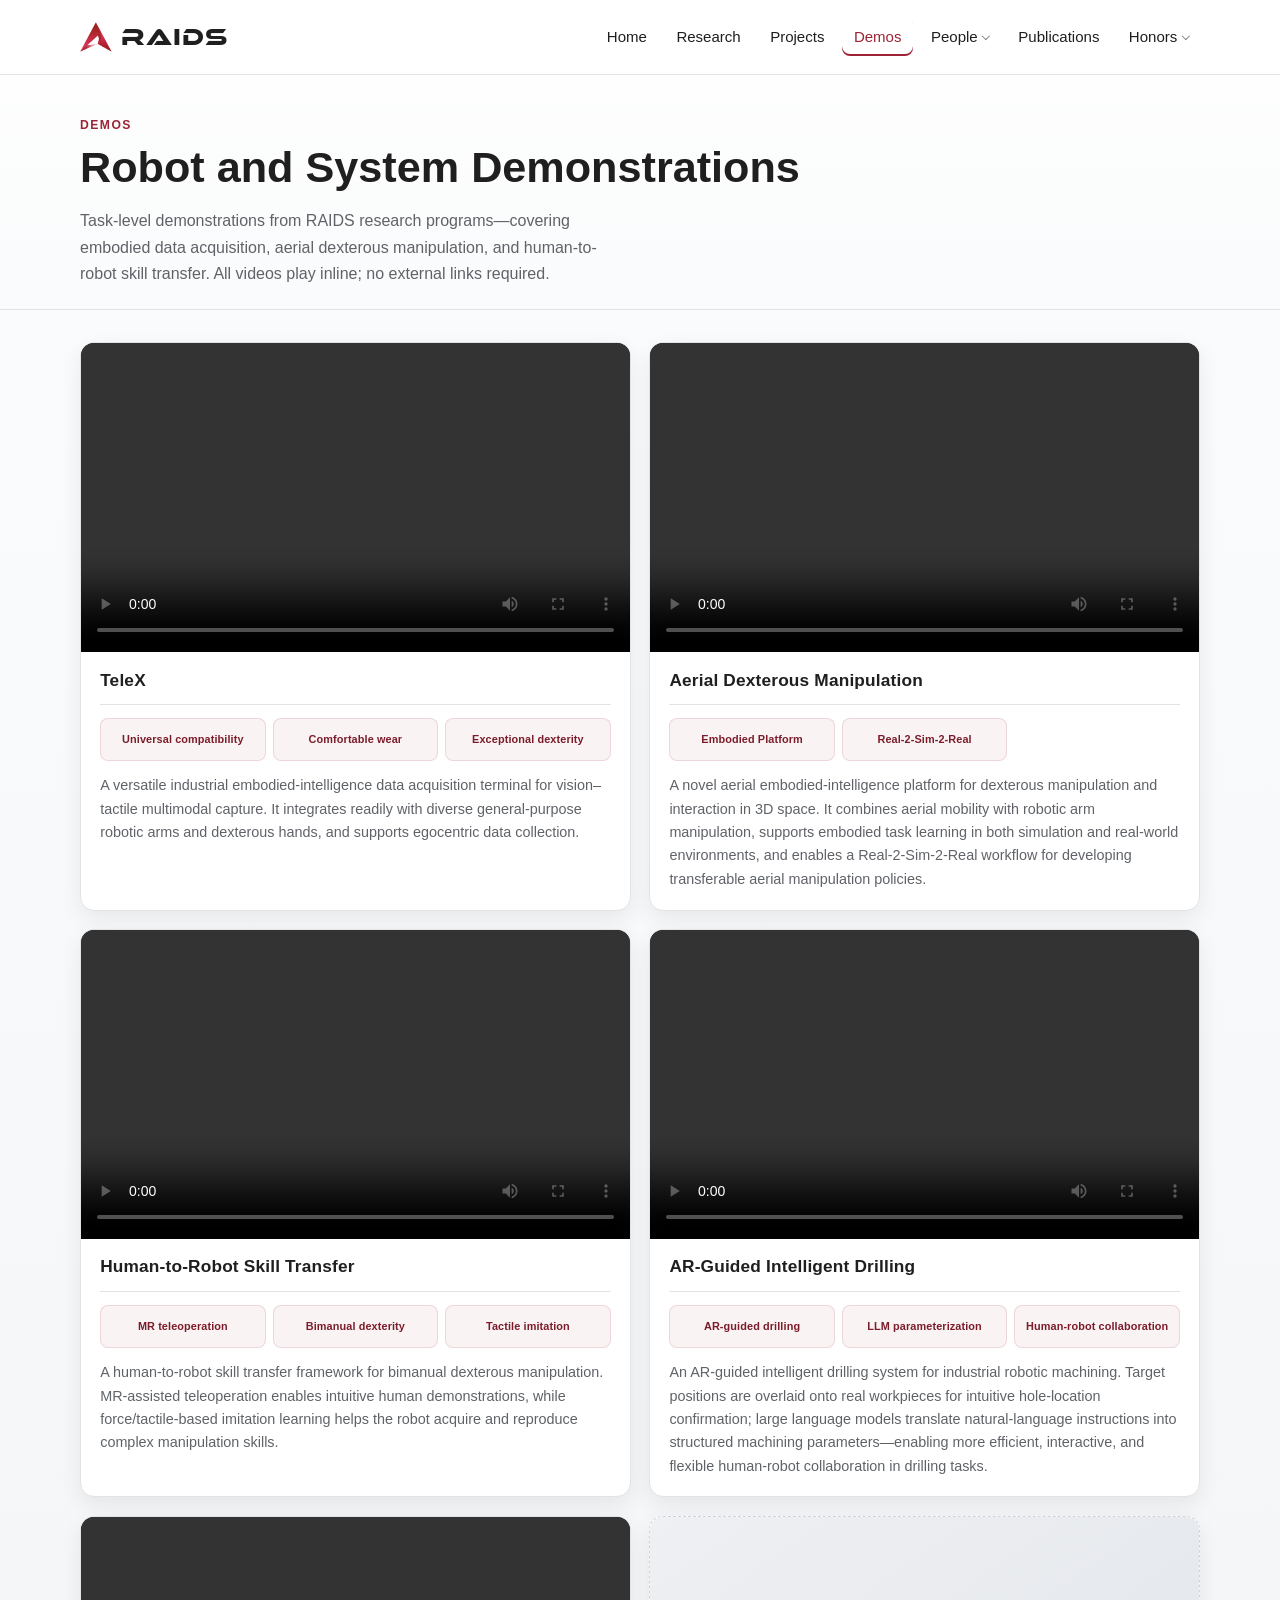
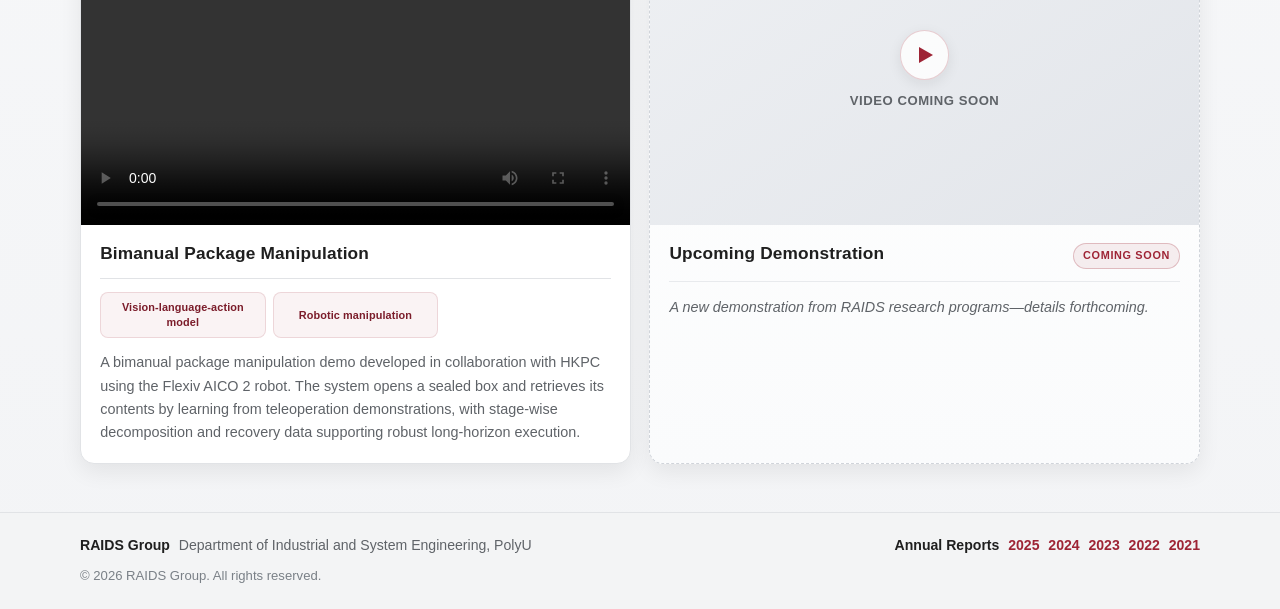
==== demos.html @ 9150c073 "Update site content and add interactive easter eggs. Co-authored-by: Cursor <cursoragent@cursor.com>" ====
<!DOCTYPE html>
<html lang="en">
<head>
  <meta charset="UTF-8">
  <meta name="viewport" content="width=device-width, initial-scale=1.0">
  <meta name="description" content="RAIDS Group demos — robot manipulation, human-robot learning, and embodied AI system demonstrations.">
  <title>RAIDS | Demos</title>
  <link rel="icon" href="assets/icons/raids.png" type="image/png">
  <link rel="stylesheet" href="styles/main.css">
</head>
<body class="demos-page">
  <header class="site-header">
    <div class="wrap nav-wrap">
      <a class="brand" href="index.html" aria-label="RAIDS Home">
        <img class="brand-logo" src="assets/icons/raids.png" alt="" width="36" height="36">
        <span class="brand-mark">RAIDS</span>
      </a>
      <button class="nav-toggle" type="button" aria-expanded="false" aria-controls="site-nav" aria-label="Open menu">
        <span class="nav-toggle-bar" aria-hidden="true"></span>
        <span class="nav-toggle-bar" aria-hidden="true"></span>
        <span class="nav-toggle-bar" aria-hidden="true"></span>
      </button>
      <nav class="top-nav" id="site-nav" aria-label="Primary">
        <a href="index.html">Home</a>
        <a href="research.html">Research</a>
        <a href="project.html">Projects</a>
        <a class="active" href="demos.html">Demos</a>
        <div class="nav-dropdown">
          <button type="button" class="nav-dropdown-toggle" aria-expanded="false" aria-controls="nav-people-submenu">People</button>
          <div class="nav-submenu" id="nav-people-submenu" role="group" aria-label="People">
            <a href="people.html">RAIDS</a>
            <a href="people-cobotai.html">CobotAI</a>
          </div>
        </div>
        <a href="publication.html">Publications</a>
        <div class="nav-dropdown">
          <button type="button" class="nav-dropdown-toggle" aria-expanded="false" aria-controls="nav-honors-submenu">Honors</button>
          <div class="nav-submenu" id="nav-honors-submenu" role="group" aria-label="Honors">
            <a href="honors.html">RAIDS</a>
            <a href="honors-cobotai.html">CobotAI</a>
          </div>
        </div>
      </nav>
    </div>
  </header>

  <main>
    <section class="page-hero">
      <div class="wrap">
        <p class="eyebrow">Demos</p>
        <h1 class="page-title">Robot and System Demonstrations</h1>
        <p class="section-lead">
          Task-level demonstrations from RAIDS research programs—covering embodied data acquisition,
          aerial dexterous manipulation, and human-to-robot skill transfer. All videos play inline;
          no external links required.
        </p>
      </div>
    </section>

    <section class="section demos-gallery-section">
      <div class="wrap">
        <div class="demo-grid demos-gallery-grid">
          <article class="demo-card">
            <div class="demo-video-wrap">
              <video
                controls
                preload="metadata"
                playsinline
                title="TeleX data acquisition terminal demonstration">
                <source src="assets/media/compressed/telex.mp4" type="video/mp4">
                Your browser does not support embedded video playback.
              </video>
            </div>
            <div class="demo-card-body">
              <header class="demo-card-head">
                <h3>TeleX</h3>
              </header>
              <ul class="demo-features" aria-label="TeleX key features">
                <li>Universal compatibility</li>
                <li>Comfortable wear</li>
                <li>Exceptional dexterity</li>
              </ul>
              <p class="demo-card-desc">
                A versatile industrial embodied-intelligence data acquisition terminal for vision–tactile
                multimodal capture. It integrates readily with diverse general-purpose robotic arms and
                dexterous hands, and supports egocentric&nbsp;data&nbsp;collection.
              </p>
            </div>
          </article>

          <article class="demo-card">
            <div class="demo-video-wrap">
              <video
                controls
                preload="metadata"
                playsinline
                title="Aerial Dexterous Manipulation demonstration">
                <source src="assets/media/compressed/aero-manipulate.mp4" type="video/mp4">
                Your browser does not support embedded video playback.
              </video>
            </div>
            <div class="demo-card-body">
              <header class="demo-card-head">
                <h3>Aerial Dexterous Manipulation</h3>
              </header>
              <ul class="demo-features" aria-label="Aerial Dexterous Manipulation key features">
                <li>Embodied Platform</li>
                <li>Real-2-Sim-2-Real</li>
              </ul>
              <p class="demo-card-desc">
                A novel aerial embodied-intelligence platform for dexterous manipulation and interaction
                in 3D space. It combines aerial mobility with robotic arm manipulation, supports embodied
                task learning in both simulation and real-world environments, and enables a Real-2-Sim-2-Real
                workflow for developing transferable aerial manipulation&nbsp;policies.
              </p>
            </div>
          </article>

          <article class="demo-card">
            <div class="demo-video-wrap">
              <video
                controls
                preload="metadata"
                playsinline
                title="Human-to-Robot Skill Transfer demonstration">
                <source src="assets/media/compressed/tele-realman.mp4" type="video/mp4">
                Your browser does not support embedded video playback.
              </video>
            </div>
            <div class="demo-card-body">
              <header class="demo-card-head">
                <h3>Human-to-Robot Skill Transfer</h3>
              </header>
              <ul class="demo-features" aria-label="Human-to-Robot Skill Transfer key features">
                <li>MR teleoperation</li>
                <li>Bimanual dexterity</li>
                <li>Tactile imitation</li>
              </ul>
              <p class="demo-card-desc">
                A human-to-robot skill transfer framework for bimanual dexterous manipulation.
                MR-assisted teleoperation enables intuitive human demonstrations, while force/tactile-based
                imitation learning helps the robot acquire and reproduce complex manipulation&nbsp;skills.
              </p>
            </div>
          </article>

          <article class="demo-card">
            <div class="demo-video-wrap">
              <video
                controls
                preload="metadata"
                playsinline
                title="AR-guided intelligent drilling demonstration">
                <source src="assets/media/compressed/cooland.mp4" type="video/mp4">
                Your browser does not support embedded video playback.
              </video>
            </div>
            <div class="demo-card-body">
              <header class="demo-card-head">
                <h3>AR-Guided Intelligent Drilling</h3>
              </header>
              <ul class="demo-features" aria-label="AR-Guided Intelligent Drilling key features">
                <li>AR-guided drilling</li>
                <li>LLM parameterization</li>
                <li>Human-robot collaboration</li>
              </ul>
              <p class="demo-card-desc">
                An AR-guided intelligent drilling system for industrial robotic machining. Target positions
                are overlaid onto real workpieces for intuitive hole-location confirmation; large language
                models translate natural-language instructions into structured machining parameters—enabling
                more efficient, interactive, and flexible human-robot collaboration in drilling&nbsp;tasks.
              </p>
            </div>
          </article>

          <article class="demo-card">
            <div class="demo-video-wrap">
              <video
                controls
                preload="metadata"
                playsinline
                title="HKPC bimanual package manipulation demonstration">
                <source src="assets/media/compressed/hkpc.mp4" type="video/mp4">
                Your browser does not support embedded video playback.
              </video>
            </div>
            <div class="demo-card-body">
              <header class="demo-card-head">
                <h3>Bimanual Package Manipulation</h3>
              </header>
              <ul class="demo-features" aria-label="Bimanual Package Manipulation key features">
                <li>Vision-language-action model</li>
                <li>Robotic manipulation</li>
              </ul>
              <p class="demo-card-desc">
                A bimanual package manipulation demo developed in collaboration with HKPC using the Flexiv AICO 2 robot.
                The system opens a sealed box and retrieves its contents by learning from teleoperation demonstrations,
                with stage-wise decomposition and recovery data supporting robust long-horizon&nbsp;execution.
              </p>
            </div>
          </article>

          <article class="demo-card demo-card--pending">
            <div class="demo-video-wrap demo-video-wrap--pending">
              <div class="demo-video-placeholder">
                <span class="demo-video-placeholder-icon" aria-hidden="true"></span>
                <span class="demo-video-placeholder-label">Video coming soon</span>
              </div>
            </div>
            <div class="demo-card-body">
              <header class="demo-card-head">
                <h3>Upcoming Demonstration</h3>
                <span class="research-badge">Coming soon</span>
              </header>
              <p class="demo-card-desc">A new demonstration from RAIDS research programs—details forthcoming.</p>
            </div>
          </article>
        </div>
      </div>
    </section>
  </main>

  <footer class="site-footer">
    <div class="wrap footer-inner">
      <div class="footer-row">
        <p class="footer-brand">
          <strong>RAIDS Group</strong>
          <span>Department of Industrial and System Engineering, PolyU</span>
        </p>
        <p class="footer-annals">
          <span class="footer-label">Annual Reports</span>
          <a href="assets/annals/RAIDS-Annual-Report-2025.pdf" target="_blank" rel="noopener noreferrer">2025</a>
          <a href="assets/annals/RAIDS-Annual-Report-2024.pdf" target="_blank" rel="noopener noreferrer">2024</a>
          <a href="assets/annals/RAIDS-Annual-Report-2023.pdf" target="_blank" rel="noopener noreferrer">2023</a>
          <a href="assets/annals/RAIDS-Annual-Report-2022.pdf" target="_blank" rel="noopener noreferrer">2022</a>
          <a href="assets/annals/RAIDS-Annual-Report-2021.pdf" target="_blank" rel="noopener noreferrer">2021</a>
        </p>
      </div>
      <p class="footer-copy">&copy; 2026 RAIDS Group. All rights reserved.</p>
    </div>
  </footer>
  <script src="scripts/nav.js"></script>
  <script src="scripts/back-to-top.js"></script>
</body>
</html>
---- styles/main.css ----
@font-face {
  font-family: "Ethnocentric";
  src: local("Ethnocentric Rg"),
       local("Ethnocentric Bold"),
       local("Ethnocentric-Bold"),
       url("../assets/fonts/ethnocentric-rg-2.ttf") format("truetype"),
       url("../assets/fonts/Ethnocentric-Bold.woff2") format("woff2"),
       url("../assets/fonts/Ethnocentric-Bold.woff") format("woff"),
       url("../assets/fonts/Ethnocentric-Bold.ttf") format("truetype"),
       url("../assets/fonts/ethnocentric rg bd.ttf") format("truetype");
  font-weight: 100 900;
  font-style: normal;
  font-display: swap;
}

@font-face {
  font-family: "Ethnocentric";
  src: url("../assets/fonts/ethnocentric-rg-it-1.ttf") format("truetype");
  font-weight: 100 900;
  font-style: italic;
  font-display: swap;
}

:root {
  --bg: #f7f7f7;
  --surface: #ffffff;
  --surface-soft: #f3f4f5;
  --text: #1f1f1f;
  --muted: #5f6368;
  --line: #e1e3e6;
  --accent: #9e2435;
  --accent-2: #7b1c2a;
  --max-width: 1120px;
  --radius: 14px;
  --shadow: 0 8px 22px rgba(20, 20, 20, 0.07);
  --font-body: "Inter", "Segoe UI", Helvetica, Arial, "PingFang SC", "Microsoft YaHei", sans-serif;
  --font-brand: "Ethnocentric", sans-serif;
}

*,
*::before,
*::after {
  box-sizing: border-box;
}

html {
  scroll-behavior: smooth;
}

body {
  margin: 0;
  font-family: var(--font-body);
  line-height: 1.65;
  color: var(--text);
  background: #ffffff;
}

.brand-mark,
.home-hero-brand h1 {
  font-family: var(--font-brand);
}

a {
  color: var(--text);
  text-decoration: none;
}

a:hover,
a:focus-visible {
  color: var(--accent);
  text-decoration: underline;
}

.wrap {
  width: min(100% - 2.4rem, var(--max-width));
  margin-inline: auto;
}

.site-header {
  position: sticky;
  top: 0;
  z-index: 10;
  background: rgba(255, 255, 255, 0.96);
  backdrop-filter: blur(8px);
  border-bottom: 1px solid var(--line);
}

.nav-wrap {
  display: flex;
  align-items: center;
  justify-content: space-between;
  gap: 1rem;
  min-height: 74px;
}

.brand {
  display: inline-flex;
  align-items: center;
  gap: 0.55rem;
  color: var(--text);
}

.brand-logo {
  display: block;
  width: 2rem;
  height: 2rem;
  object-fit: contain;
  flex-shrink: 0;
}

.brand-mark {
  font-size: 1.45rem;
  font-weight: 800;
  letter-spacing: 0.04em;
}

.top-nav {
  display: flex;
  flex-wrap: wrap;
  justify-content: flex-end;
  gap: 0.4rem;
}

.top-nav a {
  padding: 0.42rem 0.72rem;
  border-radius: 8px;
  font-size: 0.94rem;
  font-weight: 500;
  color: var(--text);
}

.top-nav a:hover,
.top-nav a:focus-visible {
  background: transparent;
  color: var(--accent);
  text-decoration: none;
}

.top-nav a.active {
  background: transparent;
  color: var(--accent);
  box-shadow: inset 0 -2px 0 var(--accent);
}

.nav-dropdown {
  position: relative;
}

.nav-dropdown-toggle {
  display: inline-flex;
  align-items: center;
  gap: 0.35rem;
  padding: 0.42rem 0.72rem;
  border: 0;
  border-radius: 8px;
  background: transparent;
  font: inherit;
  font-size: 0.94rem;
  font-weight: 500;
  color: var(--text);
  cursor: pointer;
  transition: color 0.15s ease;
}

.nav-dropdown-toggle::after {
  content: "";
  width: 0.35rem;
  height: 0.35rem;
  border-right: 1.5px solid currentColor;
  border-bottom: 1.5px solid currentColor;
  transform: rotate(45deg);
  margin-top: -0.12rem;
  opacity: 0.55;
  transition: transform 0.2s ease, margin 0.2s ease, opacity 0.15s ease;
}

.nav-dropdown-toggle:hover,
.nav-dropdown-toggle:focus-visible {
  color: var(--accent);
}

.nav-dropdown.is-active-group .nav-dropdown-toggle {
  color: var(--accent);
  box-shadow: inset 0 -2px 0 var(--accent);
}

.nav-dropdown:hover .nav-dropdown-toggle,
.nav-dropdown.is-open .nav-dropdown-toggle,
.nav-dropdown:focus-within .nav-dropdown-toggle {
  color: var(--accent);
}

.nav-dropdown:hover .nav-dropdown-toggle::after,
.nav-dropdown.is-open .nav-dropdown-toggle::after,
.nav-dropdown:focus-within .nav-dropdown-toggle::after {
  transform: rotate(-135deg);
  margin-top: 0.08rem;
  opacity: 0.85;
}

.nav-submenu {
  display: none;
  flex-direction: column;
  gap: 0;
  min-width: 11rem;
  margin: 0;
  padding: 0;
}

.nav-dropdown:hover .nav-submenu,
.nav-dropdown:focus-within .nav-submenu,
.nav-dropdown.is-open .nav-submenu {
  display: flex;
}

.nav-submenu a {
  display: block;
  padding: 0.58rem 0.95rem;
  font-size: 0.9rem;
  font-weight: 500;
  color: var(--text);
  text-decoration: none;
  transition: background 0.15s ease, color 0.15s ease;
}

.nav-submenu a:hover,
.nav-submenu a:focus-visible {
  background: var(--surface-soft);
  color: var(--accent);
  text-decoration: none;
}

.nav-submenu a.active {
  color: var(--accent);
  background: rgba(158, 36, 53, 0.07);
  box-shadow: none;
}

@media (min-width: 741px) {
  .nav-submenu {
    position: absolute;
    top: 100%;
    right: 0;
    z-index: 30;
    padding-top: 0.55rem;
    background: transparent;
    border: none;
    box-shadow: none;
    filter: drop-shadow(0 10px 24px rgba(20, 20, 20, 0.1));
  }

  .nav-submenu a {
    background: var(--surface);
    border-left: 1px solid var(--line);
    border-right: 1px solid var(--line);
  }

  .nav-submenu a:first-child {
    border-top: 1px solid var(--line);
    border-radius: 10px 10px 0 0;
  }

  .nav-submenu a:last-child {
    border-bottom: 1px solid var(--line);
    border-radius: 0 0 10px 10px;
  }

  .nav-submenu a:only-child {
    border: 1px solid var(--line);
    border-radius: 10px;
  }
}

.nav-toggle {
  display: none;
  flex-direction: column;
  justify-content: center;
  gap: 5px;
  width: 2.5rem;
  height: 2.5rem;
  padding: 0.45rem;
  margin: 0;
  border: 1px solid var(--line);
  border-radius: 8px;
  background: var(--surface);
  cursor: pointer;
  color: var(--text);
  flex-shrink: 0;
}

.nav-toggle-bar {
  display: block;
  width: 100%;
  height: 2px;
  background: currentColor;
  border-radius: 1px;
  transition: transform 0.2s ease, opacity 0.2s ease;
}

.site-header.is-nav-open .nav-toggle-bar:nth-child(1) {
  transform: translateY(7px) rotate(45deg);
}

.site-header.is-nav-open .nav-toggle-bar:nth-child(2) {
  opacity: 0;
}

.site-header.is-nav-open .nav-toggle-bar:nth-child(3) {
  transform: translateY(-7px) rotate(-45deg);
}

.hero {
  padding: 3.2rem 0 2rem;
}

.page-hero {
  padding: 2.5rem 0 1.2rem;
}

.hero-grid {
  display: grid;
  grid-template-columns: minmax(0, 1.5fr) minmax(280px, 0.8fr);
  gap: 1.5rem;
  align-items: stretch;
}

.eyebrow {
  margin: 0 0 0.5rem;
  color: var(--accent);
  font-size: 0.76rem;
  font-weight: 700;
  text-transform: uppercase;
  letter-spacing: 0.12em;
}

h1 {
  margin: 0 0 1rem;
  font-size: clamp(2rem, 5vw, 3.3rem);
  line-height: 1.14;
}

.page-title {
  font-size: clamp(1.9rem, 4.2vw, 2.7rem);
}

.hero-intro {
  margin: 0;
  max-width: 58ch;
  color: var(--muted);
  font-size: 1.05rem;
}

.hero-actions {
  display: flex;
  flex-wrap: wrap;
  gap: 0.75rem;
  margin-top: 1.45rem;
}

.btn {
  display: inline-block;
  padding: 0.6rem 1rem;
  border-radius: 999px;
  font-weight: 600;
  font-size: 0.94rem;
}

.btn:hover,
.btn:focus-visible {
  text-decoration: none;
}

.btn-primary {
  color: #ffffff;
  background: linear-gradient(120deg, var(--accent), var(--accent-2));
}

.btn-light {
  color: var(--text);
  border: 1px solid var(--line);
  background: #ffffff;
}

.hero-panel {
  border: 1px solid var(--line);
  border-radius: var(--radius);
  background: #ffffff;
  box-shadow: var(--shadow);
  padding: 1.2rem 1.2rem 1.05rem;
}

.hero-panel h2 {
  margin-bottom: 0.55rem;
}

.hero-panel ul {
  margin: 0;
  padding-left: 1.1rem;
}

.hero-panel li {
  margin: 0.38rem 0;
  color: var(--muted);
}

.section {
  padding: 2.2rem 0;
}

.section-alt {
  background: #fafafa;
  border-top: 1px solid var(--line);
  border-bottom: 1px solid var(--line);
}

.section-grid {
  display: grid;
  grid-template-columns: minmax(0, 1.25fr) minmax(250px, 0.9fr);
  gap: 1.4rem;
}

h2 {
  margin: 0 0 0.85rem;
  font-size: clamp(1.45rem, 3vw, 1.95rem);
  line-height: 1.22;
}

h3 {
  margin: 0 0 0.45rem;
  font-size: 1.08rem;
  line-height: 1.35;
}

p {
  margin: 0 0 0.95rem;
}

p:last-child {
  margin-bottom: 0;
}

.section-lead {
  color: var(--muted);
  max-width: 70ch;
}

.about-section h2 {
  margin-bottom: 0.55rem;
}

.about-intro {
  margin: 0 0 1.6rem;
  max-width: none;
  color: var(--text);
  font-size: 1.08rem;
  font-weight: 500;
  line-height: 1.55;
}

.about-pillars {
  display: grid;
  grid-template-columns: repeat(2, minmax(0, 1fr));
  gap: 1rem;
  margin-bottom: 2rem;
}

.about-pillar {
  border: 1px solid var(--line);
  border-radius: var(--radius);
  background: var(--surface);
  padding: 1.15rem 1.2rem 1.05rem;
  box-shadow: var(--shadow);
}

.about-pillar-wide {
  grid-column: 1 / -1;
}

.about-pillar h3 {
  margin-bottom: 0.5rem;
  color: var(--accent);
  font-size: 0.78rem;
  font-weight: 700;
  letter-spacing: 0.1em;
  text-transform: uppercase;
}

.about-pillar p {
  margin: 0;
  color: var(--muted);
  font-size: 0.98rem;
  line-height: 1.62;
}

.about-value {
  color: var(--text);
  font-size: 1.05rem;
  font-weight: 600;
  font-style: italic;
  line-height: 1.45;
}

.about-scope h3 {
  margin-bottom: 1rem;
  font-size: clamp(1.2rem, 2.5vw, 1.45rem);
  font-weight: 700;
  color: var(--text);
}

.scope-figure {
  margin: 0;
  border-radius: var(--radius);
  overflow: hidden;
  border: 1px solid var(--line);
  background: #ffffff;
  box-shadow: var(--shadow);
}

.scope-figure img {
  display: block;
  width: 100%;
  height: auto;
}

.tag-board {
  display: flex;
  flex-wrap: wrap;
  align-content: flex-start;
  gap: 0.55rem;
}

.tag-board span {
  display: inline-block;
  padding: 0.48rem 0.72rem;
  border-radius: 999px;
  border: 1px solid var(--line);
  color: var(--muted);
  background: #ffffff;
  font-size: 0.9rem;
}

.card-grid,
.people-grid,
.demo-grid {
  display: grid;
  gap: 1rem;
}

.card-grid {
  grid-template-columns: repeat(2, minmax(0, 1fr));
}

.card,
.people-card,
.demo-card {
  border: 1px solid var(--line);
  background: var(--surface);
  border-radius: var(--radius);
  padding: 1rem 1.05rem;
  box-shadow: var(--shadow);
}

.card p,
.demo-card p,
.people-card span {
  color: var(--muted);
}

.people-grid {
  grid-template-columns: repeat(2, minmax(0, 1fr));
}

.people-card ul {
  margin: 0;
  padding-left: 1rem;
}

.people-card li {
  margin: 0.52rem 0;
}

.people-card span {
  display: block;
  font-size: 0.93rem;
}

.people-page {
  background: linear-gradient(180deg, #ffffff 0%, #fafbfc 280px, #f3f4f6 100%);
}

.people-page .page-hero {
  padding-bottom: 1.5rem;
  border-bottom: 1px solid var(--line);
}

.people-page .section-lead {
  max-width: 62ch;
  color: var(--muted);
}

.people-page .section {
  padding: 2rem 0 3rem;
}

.people-block + .people-block {
  margin-top: 3rem;
  padding-top: 3rem;
  border-top: 1px solid var(--line);
}

.people-page .people-block:first-child {
  margin-top: 0;
  padding-top: 0;
  border-top: none;
}

.people-page .people-block h2 {
  margin-bottom: 1.15rem;
  padding-bottom: 0;
  border-bottom: none;
  font-size: clamp(1.35rem, 2.4vw, 1.62rem);
  font-weight: 700;
  letter-spacing: 0.015em;
  display: flex;
  align-items: center;
  gap: 0.7rem;
}

.people-page .people-block h2::before {
  content: "";
  width: 4px;
  height: 1.25em;
  border-radius: 2px;
  background: var(--accent);
  flex-shrink: 0;
}

.people-page .people-subtitle {
  margin: 1.85rem 0 1.05rem;
  padding-left: 0.8rem;
  border-left: 2px solid rgba(158, 36, 53, 0.4);
  color: var(--text);
  font-size: 0.82rem;
  font-weight: 600;
  letter-spacing: 0.06em;
  text-transform: uppercase;
}

.people-page .people-block > .people-subtitle:first-of-type {
  margin-top: 0.35rem;
}

.profile-grid {
  display: grid;
  grid-template-columns: repeat(auto-fill, minmax(205px, 1fr));
  gap: 1rem;
}

.people-page .profile-grid {
  grid-template-columns: repeat(5, minmax(0, 1fr));
  gap: 2.625rem 2.175rem;
}

.people-page .profile-grid .profile-card {
  width: 100%;
}

.people-page .faculty-list {
  gap: 0;
}

.people-page .faculty-profile {
  gap: 1.75rem;
  padding: 2rem 0;
  border-bottom: none;
}

.people-page .faculty-profile:first-child {
  padding-top: 0;
}

.people-page .faculty-profile:last-child {
  padding-bottom: 0;
}

.people-page .faculty-profile + .faculty-profile {
  border-top: 1px solid var(--line);
}

.people-page .faculty-summary {
  border: none;
  border-radius: 12px;
  box-shadow: 0 2px 14px rgba(20, 20, 20, 0.07);
}

.people-page .faculty-summary .profile-content {
  padding: 0.85rem 0.9rem 0.95rem;
}

.people-page .faculty-summary .profile-name {
  font-size: 1.02rem;
  font-weight: 700;
  letter-spacing: 0.01em;
}

.people-page .faculty-summary .profile-role {
  font-size: 0.88rem;
  color: var(--accent);
  font-weight: 500;
}

.people-page .faculty-summary .profile-meta {
  font-size: 0.84rem;
  line-height: 1.45;
}

.people-page .faculty-detail {
  padding: 1.15rem 1.25rem;
  background: var(--surface);
  border: 1px solid var(--line);
  border-left: 3px solid var(--accent);
  border-radius: 0 12px 12px 0;
  box-shadow: 0 1px 8px rgba(20, 20, 20, 0.04);
}

.people-page .faculty-detail-placeholder {
  font-style: normal;
  font-size: 0.9rem;
  color: var(--muted);
}

.people-page .faculty-bio {
  color: var(--text);
  font-size: 0.92rem;
  line-height: 1.65;
}

.people-page .faculty-bio p {
  margin: 0 0 0.85rem;
}

.people-page .faculty-bio p:last-child {
  margin-bottom: 0;
}

.people-page .faculty-bio strong {
  font-weight: 600;
  color: var(--text);
}

.people-page .faculty-bio em {
  font-style: italic;
  color: var(--accent-2);
}

.people-page .faculty-bio-accent {
  color: var(--accent);
  font-weight: 600;
}

.people-page .profile-card {
  border: none;
  border-radius: 12px;
  background: var(--surface);
  box-shadow: 0 2px 12px rgba(20, 20, 20, 0.06);
  transition: transform 0.2s ease, box-shadow 0.2s ease;
}

.people-page .profile-card:hover {
  transform: translateY(-3px);
  box-shadow: 0 8px 22px rgba(20, 20, 20, 0.1);
}

.people-page .profile-image {
  position: relative;
  background: linear-gradient(180deg, #eef0f3 0%, #e4e7eb 100%);
}

.people-page .profile-image::after {
  content: "";
  position: absolute;
  inset: 0 0 auto;
  height: 3px;
  background: var(--accent);
}

.faculty-list {
  display: flex;
  flex-direction: column;
}

.faculty-profile {
  display: grid;
  grid-template-columns: minmax(0, 240px) minmax(0, 1fr);
  align-items: start;
}

.faculty-summary {
  display: flex;
  flex-direction: column;
  overflow: hidden;
}

.faculty-summary .profile-image {
  aspect-ratio: 3 / 4;
}

.faculty-detail {
  min-width: 0;
}

.profile-card {
  display: flex;
  flex-direction: column;
  overflow: hidden;
}

.profile-image {
  aspect-ratio: 4 / 5;
  background: linear-gradient(180deg, #f2f2f2 0%, #e8eaed 100%);
}

.profile-image img {
  width: 100%;
  height: 100%;
  display: block;
  object-fit: cover;
  object-position: center 24%;
}

.profile-content {
  padding: 0.48rem 0.55rem 0.52rem;
}

.profile-head {
  display: flex;
  align-items: center;
  gap: 0.15rem;
  max-width: 100%;
}

.profile-name {
  margin: 0;
  min-width: 0;
  font-size: 0.94rem;
  line-height: 1.2;
}

.profile-content .profile-head + .profile-role {
  margin-top: 0.1rem;
}

.profile-role {
  margin: 0;
  color: var(--muted);
  font-size: 0.84rem;
  line-height: 1.28;
}

.profile-meta {
  margin: 0.1rem 0 0;
  color: var(--muted);
  font-size: 0.82rem;
  line-height: 1.28;
}

.people-page .profile-grid .profile-content {
  padding: 0.38rem 0.42rem 0.42rem;
}

.people-page .profile-grid .profile-name {
  font-size: 0.86rem;
  line-height: 1.18;
  font-weight: 600;
  color: var(--text);
}

.people-page .profile-grid .profile-content .profile-head + .profile-role {
  margin-top: 0.06rem;
}

.people-page .profile-grid .profile-role,
.people-page .profile-grid .profile-meta {
  font-size: 0.76rem;
  line-height: 1.24;
}

.people-page .profile-grid .profile-meta {
  margin-top: 0.06rem;
}

.people-page .profile-grid .profile-content a.profile-email,
.people-page .profile-grid .profile-content a[href^="mailto:"] {
  width: 1.35rem;
  height: 1.35rem;
}

.people-page .profile-grid .profile-email-icon {
  width: 0.88rem;
  height: 0.88rem;
}

.alumni-list {
  display: grid;
  grid-template-columns: repeat(2, minmax(0, 1fr));
  gap: 0.55rem 1.25rem;
}

.alumni-item {
  padding: 0.72rem 0.95rem;
  border: 1px solid var(--line);
  border-radius: 10px;
  background: var(--surface);
  box-shadow: 0 1px 6px rgba(20, 20, 20, 0.04);
}

.alumni-head {
  display: flex;
  align-items: center;
  gap: 0.2rem;
  max-width: 100%;
}

.alumni-name {
  margin: 0;
  min-width: 0;
  font-size: 0.9rem;
  font-weight: 600;
  line-height: 1.25;
  color: var(--text);
}

.alumni-role {
  margin: 0.28rem 0 0;
  color: var(--muted);
  font-size: 0.8rem;
  line-height: 1.35;
}

.people-page .alumni-item .profile-email {
  display: inline-flex;
  align-items: center;
  justify-content: center;
  width: 1.45rem;
  height: 1.45rem;
  margin: 0;
  border: none;
  border-radius: 6px;
  background: transparent;
  color: var(--muted);
  text-decoration: none;
  flex-shrink: 0;
  transition: background 0.15s ease, color 0.15s ease;
}

.people-page .alumni-item .profile-email:hover {
  background: rgba(158, 36, 53, 0.08);
  color: var(--accent);
}

.people-page .alumni-item .profile-email-icon {
  width: 0.85rem;
  height: 0.85rem;
}

.people-page .profile-content a.profile-email,
.people-page .profile-content a[href^="mailto:"] {
  display: inline-flex;
  align-items: center;
  justify-content: center;
  width: 1.5rem;
  height: 1.5rem;
  margin: 0;
  border: none;
  border-radius: 6px;
  background: transparent;
  color: var(--muted);
  text-decoration: none;
  flex-shrink: 0;
  transition: background 0.15s ease, color 0.15s ease;
}

.profile-email-icon {
  display: block;
  width: 1rem;
  height: 1rem;
  flex-shrink: 0;
}

.profile-email-icon path {
  fill: currentColor;
}

.people-page .profile-content a.profile-email:hover,
.people-page .profile-content a.profile-email:focus-visible,
.people-page .profile-content a[href^="mailto:"]:hover,
.people-page .profile-content a[href^="mailto:"]:focus-visible {
  color: var(--accent);
  background: rgba(158, 36, 53, 0.08);
  text-decoration: none;
}

.visually-hidden {
  position: absolute;
  width: 1px;
  height: 1px;
  padding: 0;
  margin: -1px;
  overflow: hidden;
  clip: rect(0, 0, 0, 0);
  white-space: nowrap;
  border: 0;
}

.publication-page {
  --pub-black: rgb(46, 45, 41);
  --pub-gray: rgb(90, 90, 90);
  background: linear-gradient(180deg, #ffffff 0%, #fafbfc 280px, #f5f6f7 100%);
}

.publication-page .pub-year-section h2 {
  color: var(--pub-black);
}

.publication-page .page-hero {
  padding-bottom: 1.1rem;
  border-bottom: 1px solid var(--line);
}

.publication-page .page-hero + .section {
  padding-top: 1.5rem;
}

.publication-page .section-lead {
  color: var(--pub-gray);
  max-width: 62ch;
}

.pub-overview-section {
  padding-bottom: 0.5rem;
}

.pub-stats {
  display: grid;
  grid-template-columns: repeat(4, minmax(0, 1fr));
  gap: 0.85rem;
  margin: 0;
  padding: 0;
  list-style: none;
}

.pub-stat {
  border: 1px solid var(--line);
  border-radius: var(--radius);
  background: var(--surface);
  box-shadow: var(--shadow);
  padding: 1rem 1.05rem;
  text-align: center;
}

.pub-stat-value {
  display: block;
  margin-bottom: 0.35rem;
  color: var(--accent);
  font-size: clamp(1.35rem, 3vw, 1.75rem);
  font-weight: 800;
  line-height: 1.1;
  letter-spacing: 0.02em;
}

.pub-stat-label {
  display: block;
  color: var(--muted);
  font-size: 0.82rem;
  line-height: 1.4;
}

.pub-legend {
  margin: 0 0 1rem;
  padding: 0.65rem 0.95rem;
  border-left: 3px solid var(--accent);
  border-radius: 0 calc(var(--radius) - 4px) calc(var(--radius) - 4px) 0;
  background: var(--surface-soft);
  color: var(--muted);
  font-size: 0.86rem;
  letter-spacing: 0.01em;
}

.pub-years-nav {
  display: flex;
  flex-wrap: wrap;
  gap: 0.45rem;
  margin-bottom: 0.25rem;
}

.pub-years-nav a {
  display: inline-block;
  padding: 0.28rem 0.72rem;
  border: 1px solid var(--line);
  border-radius: 999px;
  background: var(--surface);
  color: var(--muted);
  font-size: 0.82rem;
  font-weight: 600;
  text-decoration: none;
  transition: border-color 0.15s, color 0.15s, background 0.15s;
}

.pub-years-nav a:hover,
.pub-years-nav a:focus-visible {
  border-color: rgba(158, 36, 53, 0.35);
  background: rgba(158, 36, 53, 0.06);
  color: var(--accent);
  text-decoration: none;
}

.publication-page .pub-year-section,
.publication-page .section:not(.pub-overview-section) {
  padding-top: 2rem;
  padding-bottom: 2.2rem;
}

.publication-page .pub-year-section h2,
.publication-page .section:not(.pub-overview-section) h2 {
  display: flex;
  align-items: center;
  gap: 0.55rem;
  margin-bottom: 1.1rem;
  padding-bottom: 0.6rem;
  border-bottom: 1px solid var(--line);
  font-size: clamp(1.22rem, 2.2vw, 1.48rem);
  font-weight: 700;
  letter-spacing: 0.01em;
}

.publication-page .pub-year-section h2::before,
.publication-page .section:not(.pub-overview-section) h2::before {
  content: "";
  width: 4px;
  height: 1.05em;
  border-radius: 2px;
  background: var(--accent);
  flex-shrink: 0;
}

.publication-page .section .pub-note {
  display: none;
}

.pub-list {
  margin: 0;
  padding-left: 0;
  list-style: none;
  counter-reset: pub;
}

.publication-page .pub-list li {
  counter-increment: pub;
  position: relative;
  margin: 0;
  padding: 0.9rem 0.5rem 0.9rem 2.35rem;
  color: var(--pub-gray);
  font-family: "Source Sans Pro", "Inter", "Segoe UI", Helvetica, Arial, "PingFang SC", "Microsoft YaHei", sans-serif;
  letter-spacing: 0.015em;
  line-height: 1.4;
  border-bottom: 1px solid var(--line);
  border-left: 3px solid transparent;
  transition: border-color 0.15s ease, background 0.15s ease;
}

.publication-page .pub-list li::before {
  content: counter(pub);
  position: absolute;
  left: 0.15rem;
  top: 0.95rem;
  width: 1.55rem;
  color: var(--muted);
  font-size: 0.82rem;
  font-weight: 600;
  text-align: center;
  opacity: 0.65;
}

.publication-page .pub-list li:hover {
  border-left-color: var(--accent);
  background: rgba(158, 36, 53, 0.025);
}

.publication-page .pub-list li:last-child {
  border-bottom: none;
}

.pub-note {
  margin: 0 0 1rem;
  max-width: 78ch;
  color: var(--pub-gray);
  font-size: 0.92rem;
}

.pub-count {
  display: inline-flex;
  align-items: center;
  justify-content: center;
  min-width: 1.85rem;
  margin-left: 0.15rem;
  padding: 0.12rem 0.55rem;
  border-radius: 999px;
  background: rgba(158, 36, 53, 0.09);
  color: var(--accent);
  font-size: 0.78rem;
  font-weight: 700;
  letter-spacing: 0.02em;
  vertical-align: middle;
}

.pub-citation {
  display: block;
  color: var(--pub-gray);
  line-height: 1.62;
}

.pub-title,
.pub-authors,
.pub-meta {
  display: block;
}

.pub-title {
  margin-bottom: 0.12rem;
  color: var(--pub-black);
  font-weight: 600;
  line-height: 1.32;
}

.pub-authors {
  color: var(--pub-gray);
  font-weight: 400;
  line-height: 1.34;
}

.pub-meta {
  font-size: 0.88rem;
  color: var(--muted);
  font-weight: 400;
  font-style: italic;
  line-height: 1.38;
}

.publication-page [id^="year-"] {
  scroll-margin-top: 5.5rem;
}

.demo-grid {
  grid-template-columns: repeat(3, minmax(0, 1fr));
}

.demo-card a {
  display: inline-block;
  margin-top: 0.35rem;
  font-weight: 600;
}

.link-arrow {
  display: inline-block;
  margin-top: 0.35rem;
  font-weight: 600;
}

.link-arrow::after {
  content: " ->";
}

.simple-list {
  margin: 0;
  padding-left: 1.2rem;
}

.simple-list li {
  margin: 0.45rem 0;
}

.timeline {
  margin: 0;
  padding-left: 0;
  list-style: none;
  position: relative;
}

.timeline::before {
  content: "";
  position: absolute;
  left: 0.34rem;
  top: 0.45rem;
  bottom: 0.45rem;
  width: 2px;
  background: #d5d8dd;
}

.timeline li {
  margin: 0.95rem 0;
  padding-left: 1.45rem;
  color: var(--muted);
  position: relative;
}

.timeline li::before {
  content: "";
  position: absolute;
  left: 0;
  top: 0.42rem;
  width: 0.7rem;
  height: 0.7rem;
  border-radius: 50%;
  background: var(--accent);
  border: 2px solid #ffffff;
}

.timeline li strong {
  color: var(--accent);
  font-weight: 700;
}

time {
  margin-right: 0.45rem;
  color: var(--text);
  font-weight: 600;
}

.site-footer {
  padding: 1.35rem 0 1.5rem;
  border-top: 1px solid var(--line);
  background: var(--surface-soft);
  color: var(--muted);
  font-size: 0.88rem;
  line-height: 1.45;
}

.site-footer p {
  margin: 0;
}

.footer-inner {
  display: flex;
  flex-direction: column;
  gap: 0.65rem;
}

.footer-row {
  display: flex;
  flex-wrap: wrap;
  align-items: baseline;
  justify-content: space-between;
  gap: 0.75rem 2rem;
}

.footer-brand {
  display: flex;
  flex-wrap: wrap;
  align-items: baseline;
  gap: 0.35rem 0.55rem;
  color: var(--muted);
}

.footer-brand strong {
  color: var(--text);
  font-weight: 700;
}

.footer-annals {
  display: flex;
  flex-wrap: wrap;
  align-items: baseline;
  gap: 0.35rem 0.55rem;
}

.footer-label {
  color: var(--text);
  font-weight: 600;
}

.footer-annals a {
  color: var(--accent);
  font-weight: 600;
  text-decoration: none;
}

.footer-annals a:hover,
.footer-annals a:focus-visible {
  text-decoration: underline;
}

.footer-copy {
  font-size: 0.82rem;
  color: #7a8087;
}

.back-to-top {
  position: fixed;
  right: max(1.15rem, env(safe-area-inset-right, 0px));
  bottom: max(1.15rem, env(safe-area-inset-bottom, 0px));
  z-index: 90;
  width: 2.75rem;
  height: 2.75rem;
  padding: 0;
  border: none;
  border-radius: 50%;
  background: var(--accent);
  color: #ffffff;
  box-shadow: var(--shadow);
  cursor: pointer;
  display: inline-flex;
  align-items: center;
  justify-content: center;
  opacity: 0;
  visibility: hidden;
  pointer-events: none;
  transform: translateY(0.45rem);
  transition:
    opacity 0.2s ease,
    visibility 0.2s ease,
    transform 0.2s ease,
    background 0.15s ease,
    box-shadow 0.15s ease;
}

.back-to-top.is-visible {
  opacity: 1;
  visibility: visible;
  pointer-events: auto;
  transform: translateY(0);
}

.back-to-top:hover,
.back-to-top:focus-visible {
  background: var(--accent-2);
  box-shadow: 0 10px 24px rgba(20, 20, 20, 0.14);
  outline: none;
}

.back-to-top-icon {
  display: block;
  width: 1.15rem;
  height: 1.15rem;
}

.back-to-top-icon path {
  fill: currentColor;
}

.egg-toast {
  position: fixed;
  left: 50%;
  bottom: max(1.2rem, env(safe-area-inset-bottom, 0px));
  z-index: 126;
  max-width: min(90vw, 28rem);
  padding: 0.72rem 1rem;
  border: 1px solid rgba(158, 36, 53, 0.22);
  border-radius: 999px;
  background: rgba(255, 255, 255, 0.95);
  color: var(--accent-2);
  box-shadow: 0 14px 34px rgba(20, 20, 20, 0.16);
  font-size: 0.92rem;
  font-weight: 700;
  letter-spacing: 0.01em;
  opacity: 0;
  pointer-events: none;
  transform: translate(-50%, 0.8rem);
  transition: opacity 0.2s ease, transform 0.2s ease;
}

.egg-toast.is-visible {
  opacity: 1;
  transform: translate(-50%, 0);
}

.egg-panel {
  position: fixed;
  right: max(1.1rem, env(safe-area-inset-right, 0px));
  bottom: max(4.6rem, env(safe-area-inset-bottom, 0px));
  z-index: 125;
  width: min(92vw, 25rem);
  padding: 1.05rem 1.1rem 1.15rem;
  border: 1px solid rgba(158, 36, 53, 0.22);
  border-radius: 18px;
  background: rgba(255, 255, 255, 0.96);
  box-shadow: 0 22px 48px rgba(20, 20, 20, 0.18);
  opacity: 0;
  pointer-events: none;
  transform: translateY(0.8rem) scale(0.98);
  transition: opacity 0.2s ease, transform 0.2s ease;
}

.egg-panel.is-visible {
  opacity: 1;
  pointer-events: auto;
  transform: translateY(0) scale(1);
}

.egg-panel-close {
  position: absolute;
  top: 0.65rem;
  right: 0.75rem;
  width: 1.8rem;
  height: 1.8rem;
  border: 0;
  border-radius: 50%;
  background: var(--surface-soft);
  color: var(--muted);
  cursor: pointer;
  font: inherit;
  font-weight: 700;
  line-height: 1;
}

.egg-panel-close:hover,
.egg-panel-close:focus-visible {
  background: rgba(158, 36, 53, 0.09);
  color: var(--accent);
}

.egg-panel-kicker {
  margin: 0 2rem 0.35rem 0;
  color: var(--accent);
  font-size: 0.72rem;
  font-weight: 800;
  letter-spacing: 0.12em;
  text-transform: uppercase;
}

.egg-panel h2 {
  margin: 0 2rem 0.55rem 0;
  font-size: 1.28rem;
  line-height: 1.2;
}

.egg-panel-body {
  color: var(--muted);
  font-size: 0.95rem;
  line-height: 1.55;
}

.egg-panel-body p {
  margin: 0.45rem 0 0;
}

.egg-big-line {
  color: var(--text);
  font-size: 1.08rem;
  font-weight: 800;
}

.egg-sure-list {
  display: grid;
  grid-template-columns: repeat(4, minmax(0, 1fr));
  gap: 0.45rem;
  margin: 0.8rem 0;
}

.egg-sure-list div {
  padding: 0.62rem 0.55rem;
  border: 1px solid rgba(158, 36, 53, 0.16);
  border-radius: 12px;
  background: rgba(158, 36, 53, 0.05);
  text-align: center;
}

.egg-sure-list dt {
  color: var(--accent);
  font-size: 1.28rem;
  font-weight: 900;
  line-height: 1;
}

.egg-sure-list dd {
  margin: 0.25rem 0 0;
  color: var(--text);
  font-size: 0.8rem;
  font-weight: 700;
}

.egg-typewriter {
  border-right: 0.12em solid var(--accent);
  animation: egg-caret 0.75s steps(1) infinite;
}

body.egg-nightshift {
  background: #071019;
}

body.egg-nightshift,
body.egg-nightshift a,
body.egg-nightshift .page-title,
body.egg-nightshift .home-section-title,
body.egg-nightshift .home-subsection-title {
  color: #edf4ff;
}

body.egg-nightshift .site-header,
body.egg-nightshift .site-footer,
body.egg-nightshift .hero-panel,
body.egg-nightshift .card,
body.egg-nightshift .people-card,
body.egg-nightshift .demo-card,
body.egg-nightshift .profile-card,
body.egg-nightshift .faculty-profile,
body.egg-nightshift .award-card,
body.egg-nightshift .research-card,
body.egg-nightshift .home-explore-card,
body.egg-nightshift .cobotai-honor-card,
body.egg-nightshift .section-alt {
  background: rgba(10, 24, 38, 0.94);
  border-color: rgba(120, 186, 255, 0.2);
  color: #edf4ff;
}

body.egg-nightshift .hero-intro,
body.egg-nightshift .page-lead,
body.egg-nightshift .home-section-lead,
body.egg-nightshift .profile-role,
body.egg-nightshift .demo-card-desc,
body.egg-nightshift .cobotai-honor-detail,
body.egg-nightshift .pub-meta,
body.egg-nightshift .pub-authors {
  color: #a9bdd5;
}

body.egg-nightshift::after {
  content: "PhD MODE // COFFEE: CRITICAL // GPU: BUSY";
  position: fixed;
  left: 1rem;
  bottom: 1rem;
  z-index: 118;
  padding: 0.45rem 0.65rem;
  border: 1px solid rgba(120, 186, 255, 0.32);
  border-radius: 8px;
  background: rgba(7, 16, 25, 0.82);
  color: #78baff;
  font-size: 0.72rem;
  font-weight: 800;
  letter-spacing: 0.08em;
  pointer-events: none;
}

body.egg-cobot-nav .site-header {
  box-shadow: 0 10px 34px rgba(158, 36, 53, 0.12);
}

body.egg-cobot-nav .top-nav {
  position: relative;
}

body.egg-cobot-nav .top-nav::before {
  content: "";
  position: absolute;
  inset: -0.4rem -0.45rem;
  z-index: -1;
  border: 1px solid rgba(158, 36, 53, 0.16);
  border-radius: 14px;
  background:
    linear-gradient(90deg, transparent, rgba(158, 36, 53, 0.14), transparent),
    rgba(158, 36, 53, 0.035);
  background-size: 45% 100%, auto;
  animation: egg-cobot-scan 2.1s linear infinite;
}

body.egg-cobot-nav .top-nav a[data-egg-label],
body.egg-cobot-nav .nav-dropdown-toggle[data-egg-label] {
  position: relative;
  border: 1px solid rgba(158, 36, 53, 0.14);
  background: rgba(255, 255, 255, 0.72);
}

body.egg-cobot-nav .top-nav a[data-egg-label]::before,
body.egg-cobot-nav .nav-dropdown-toggle[data-egg-label]::before {
  content: attr(data-egg-label);
  display: block;
  color: var(--accent);
  font-size: 0.62rem;
  font-weight: 900;
  letter-spacing: 0.06em;
  line-height: 1.1;
  text-transform: uppercase;
}

body.egg-cobot-nav .top-nav a[data-egg-status]::after,
body.egg-cobot-nav .nav-dropdown-toggle[data-egg-status]::after {
  content: attr(data-egg-status);
  display: block;
  width: auto;
  height: auto;
  margin: 0.08rem 0 0;
  border: 0;
  color: var(--muted);
  font-size: 0.56rem;
  font-weight: 800;
  letter-spacing: 0.04em;
  line-height: 1.1;
  text-transform: uppercase;
  opacity: 0.78;
  transform: none;
}

.egg-cobot-hud {
  position: fixed;
  left: max(1.1rem, env(safe-area-inset-left, 0px));
  top: max(5.8rem, env(safe-area-inset-top, 0px));
  z-index: 125;
  width: min(92vw, 25.5rem);
  padding: 1.05rem 1.1rem 1.1rem 5.25rem;
  border: 1px solid rgba(158, 36, 53, 0.24);
  border-radius: 18px;
  background:
    linear-gradient(135deg, rgba(158, 36, 53, 0.08), transparent 45%),
    rgba(255, 255, 255, 0.96);
  box-shadow: 0 22px 48px rgba(20, 20, 20, 0.18);
  opacity: 0;
  pointer-events: none;
  transform: translateX(-0.85rem);
  transition: opacity 0.22s ease, transform 0.22s ease;
}

.egg-cobot-hud.is-visible {
  opacity: 1;
  transform: translateX(0);
}

.egg-cobot-face {
  position: absolute;
  left: 1rem;
  top: 1.15rem;
  width: 3.35rem;
  height: 3.35rem;
  border: 2px solid rgba(158, 36, 53, 0.26);
  border-radius: 14px;
  color: var(--accent);
  display: inline-flex;
  align-items: center;
  justify-content: center;
  font: 900 0.62rem/1 "Courier New", monospace;
  letter-spacing: 0.02em;
  animation: egg-cobot-blink 1.15s steps(2) infinite;
}

.egg-cobot-hud h2 {
  margin: 0 0 0.55rem;
  color: var(--text);
  font-size: 1.28rem;
  line-height: 1.2;
}

.egg-cobot-log {
  margin: 0.65rem 0 0;
  padding: 0;
  list-style: none;
  color: var(--muted);
  font-family: "Courier New", monospace;
  font-size: 0.82rem;
  line-height: 1.5;
}

.egg-cobot-log li + li {
  margin-top: 0.28rem;
}

.egg-cobot-log span {
  color: var(--accent);
  font-weight: 900;
}

.egg-cobot-note {
  margin: 0.75rem 0 0;
  color: var(--text);
  font-size: 0.9rem;
  font-weight: 700;
}

@media (max-width: 740px) {
  .egg-cobot-hud {
    left: 50%;
    right: auto;
    top: auto;
    bottom: max(1rem, env(safe-area-inset-bottom, 0px));
    width: min(100% - 1.5rem, 24rem);
    padding: 0.95rem 1rem 1rem 4.8rem;
    transform: translate(-50%, 0.8rem);
  }

  .egg-cobot-hud.is-visible {
    transform: translate(-50%, 0);
  }

  .egg-cobot-face {
    left: 0.9rem;
    top: 1rem;
    width: 3rem;
    height: 3rem;
  }

  body.egg-cobot-nav .top-nav a[data-egg-label]::before,
  body.egg-cobot-nav .nav-dropdown-toggle[data-egg-label]::before,
  body.egg-cobot-nav .top-nav a[data-egg-status]::after,
  body.egg-cobot-nav .nav-dropdown-toggle[data-egg-status]::after {
    display: inline-block;
    margin-left: 0.35rem;
    vertical-align: middle;
  }
}

body.egg-citation-combo .pub-stat-value,
body.egg-citation-combo .pub-title {
  color: var(--accent);
  text-shadow: 0 0 14px rgba(158, 36, 53, 0.22);
}

.egg-combo-badge {
  position: fixed;
  z-index: 124;
  padding: 0.55rem 0.72rem;
  border: 1px solid rgba(158, 36, 53, 0.22);
  border-radius: 999px;
  background: rgba(255, 255, 255, 0.96);
  color: var(--accent);
  box-shadow: 0 14px 30px rgba(20, 20, 20, 0.14);
  font-size: 0.82rem;
  font-weight: 800;
  pointer-events: none;
  transform: translate(-50%, -50%);
  animation: egg-combo-pop 1.7s ease forwards;
}

body.egg-pi-summon .egg-pi-target {
  position: relative;
  border-color: rgba(158, 36, 53, 0.48);
  box-shadow:
    0 0 0 4px rgba(158, 36, 53, 0.08),
    0 18px 44px rgba(158, 36, 53, 0.18),
    var(--shadow);
  animation: egg-pi-lock 1.1s ease-in-out infinite alternate;
}

body.egg-pi-summon .egg-pi-target::after {
  content: "PI INCOMING";
  position: absolute;
  top: 0.85rem;
  right: 0.85rem;
  z-index: 2;
  padding: 0.35rem 0.55rem;
  border: 1px solid rgba(158, 36, 53, 0.22);
  border-radius: 999px;
  background: rgba(255, 255, 255, 0.92);
  color: var(--accent);
  font: 800 0.68rem/1 var(--font-body);
  letter-spacing: 0.1em;
}

body.egg-pi-summon .profile-card[data-egg-mission] {
  position: relative;
  overflow: visible;
  transform:
    translate(var(--egg-scatter-x, 0), var(--egg-scatter-y, 0))
    rotate(var(--egg-scatter-rot, 0deg));
  transition: transform 0.48s cubic-bezier(0.18, 0.89, 0.32, 1.28), box-shadow 0.2s ease;
  box-shadow: 0 12px 28px rgba(20, 20, 20, 0.12);
}

body.egg-pi-summon .profile-card[data-egg-mission]::after {
  content: attr(data-egg-mission);
  position: absolute;
  top: -0.55rem;
  right: 0.7rem;
  z-index: 3;
  max-width: 8.5rem;
  padding: 0.34rem 0.52rem;
  border: 1px solid rgba(217, 163, 35, 0.35);
  border-radius: 8px;
  background: #fff4be;
  color: #6f4a00;
  box-shadow: 0 8px 18px rgba(20, 20, 20, 0.12);
  font-size: 0.72rem;
  font-weight: 800;
  line-height: 1.18;
  transform: rotate(2deg);
  animation: egg-sticky-drop 0.36s ease both;
}

.egg-pi-drop-avatar {
  position: fixed;
  z-index: 127;
  width: clamp(5.5rem, 11vw, 8.25rem);
  height: clamp(5.5rem, 11vw, 8.25rem);
  border: 4px solid #ffffff;
  border-radius: 50%;
  object-fit: cover;
  object-position: center 24%;
  box-shadow:
    0 0 0 4px rgba(158, 36, 53, 0.18),
    0 24px 48px rgba(20, 20, 20, 0.24);
  pointer-events: none;
  transform: translate(-50%, -50%);
  animation: egg-pi-airdrop 1.45s cubic-bezier(0.17, 0.84, 0.26, 1.05) forwards;
}

.egg-pi-drop-avatar.is-leaving {
  animation: egg-pi-exit 0.42s ease forwards;
}

.egg-pi-drop-avatar.is-speaking {
  box-shadow:
    0 0 0 4px rgba(158, 36, 53, 0.18),
    0 0 0 12px rgba(158, 36, 53, 0.08),
    0 24px 48px rgba(20, 20, 20, 0.24);
}

.egg-pi-sound-wave {
  position: fixed;
  z-index: 126;
  width: clamp(6.2rem, 12vw, 9rem);
  height: clamp(6.2rem, 12vw, 9rem);
  border: 2px solid rgba(158, 36, 53, 0.22);
  border-radius: 50%;
  opacity: 0;
  pointer-events: none;
  transform: translate(-50%, -50%) scale(0.72);
}

.egg-pi-sound-wave.is-speaking {
  animation: egg-pi-sound-wave 1.25s ease-out 3;
}

.egg-pi-sound-wave.is-leaving {
  animation: none;
  opacity: 0;
}

.egg-pi-speech {
  position: fixed;
  z-index: 128;
  padding: 0.58rem 0.72rem;
  border: 1px solid rgba(158, 36, 53, 0.2);
  border-radius: 14px 14px 14px 4px;
  background: rgba(255, 255, 255, 0.96);
  color: var(--text);
  box-shadow: 0 14px 30px rgba(20, 20, 20, 0.15);
  font-size: 0.88rem;
  font-weight: 800;
  line-height: 1.32;
  pointer-events: none;
  transform: translateY(0.35rem) scale(0.96);
  animation: egg-pi-speech-pop 0.22s ease forwards;
}

.egg-pi-speech::before {
  content: "";
  position: absolute;
  left: 0.8rem;
  bottom: -0.42rem;
  width: 0.75rem;
  height: 0.75rem;
  border-right: 1px solid rgba(158, 36, 53, 0.2);
  border-bottom: 1px solid rgba(158, 36, 53, 0.2);
  background: rgba(255, 255, 255, 0.96);
  transform: rotate(45deg);
}

.egg-pi-speech.is-leaving {
  animation: egg-pi-speech-out 0.22s ease forwards;
}

body.egg-demo-debug .demo-card {
  border-color: rgba(158, 36, 53, 0.3);
  background:
    linear-gradient(135deg, rgba(158, 36, 53, 0.07), transparent 40%),
    var(--surface);
}

body.egg-demo-debug .demo-card h3 {
  color: var(--accent);
  font-family: "Courier New", monospace;
}

body.egg-demo-debug .demo-video-wrap {
  filter: saturate(0.75) contrast(1.08);
}

body.egg-konami::before {
  content: "";
  position: fixed;
  inset: 0;
  z-index: 117;
  pointer-events: none;
  background:
    linear-gradient(rgba(158, 36, 53, 0.08) 1px, transparent 1px),
    linear-gradient(90deg, rgba(158, 36, 53, 0.08) 1px, transparent 1px),
    radial-gradient(circle at 50% 20%, rgba(158, 36, 53, 0.16), transparent 22rem);
  background-size: 38px 38px, 38px 38px, auto;
  animation: egg-secret-grid 12s linear infinite;
}

body.egg-konami .brand-mark {
  color: var(--accent);
  text-shadow: 0 0 18px rgba(158, 36, 53, 0.45);
}

body.egg-konami .brand-logo,
body.egg-konami .home-hero-logo {
  animation: egg-secret-spin 1.6s ease-in-out infinite;
}

@keyframes egg-cobot-scan {
  from {
    background-position: -45% 0, 0 0;
  }

  to {
    background-position: 145% 0, 0 0;
  }
}

@keyframes egg-cobot-blink {
  50% {
    box-shadow: inset 0 -0.35rem 0 rgba(158, 36, 53, 0.12);
  }
}

@keyframes egg-caret {
  50% {
    border-color: transparent;
  }
}

@keyframes egg-combo-pop {
  0% {
    opacity: 0;
    transform: translate(-50%, -20%) scale(0.9);
  }

  20% {
    opacity: 1;
  }

  100% {
    opacity: 0;
    transform: translate(-50%, -120%) scale(1.04);
  }
}

@keyframes egg-pi-lock {
  from {
    filter: drop-shadow(0 0 0 rgba(158, 36, 53, 0));
  }

  to {
    filter: drop-shadow(0 0 18px rgba(158, 36, 53, 0.28));
  }
}

@keyframes egg-pi-airdrop {
  0% {
    opacity: 0;
    transform: translate(-50%, -50%) scale(0.82) rotate(-8deg);
  }

  18% {
    opacity: 1;
  }

  74% {
    transform:
      translate(calc(-50% + var(--egg-drop-x)), calc(-50% + var(--egg-drop-y)))
      scale(1.04)
      rotate(2deg);
  }

  86% {
    transform:
      translate(calc(-50% + var(--egg-drop-x)), calc(-50% + var(--egg-drop-y) - 0.7rem))
      scale(1.02)
      rotate(-1deg);
  }

  100% {
    opacity: 1;
    transform:
      translate(calc(-50% + var(--egg-drop-x)), calc(-50% + var(--egg-drop-y)))
      scale(1)
      rotate(0deg);
  }
}

@keyframes egg-pi-exit {
  to {
    opacity: 0;
    transform:
      translate(calc(-50% + var(--egg-drop-x)), calc(-50% + var(--egg-drop-y) - 1.5rem))
      scale(0.82);
  }
}

@keyframes egg-pi-sound-wave {
  0% {
    opacity: 0.72;
    transform: translate(-50%, -50%) scale(0.72);
  }

  100% {
    opacity: 0;
    transform: translate(-50%, -50%) scale(1.35);
  }
}

@keyframes egg-pi-speech-pop {
  to {
    opacity: 1;
    transform: translateY(0) scale(1);
  }
}

@keyframes egg-pi-speech-out {
  to {
    opacity: 0;
    transform: translateY(-0.25rem) scale(0.96);
  }
}

@keyframes egg-sticky-drop {
  0% {
    opacity: 0;
    transform: translateY(-0.35rem) rotate(-3deg) scale(0.96);
  }

  100% {
    opacity: 1;
    transform: translateY(0) rotate(2deg) scale(1);
  }
}

@keyframes egg-secret-grid {
  from {
    background-position: 0 0, 0 0, 50% 20%;
  }

  to {
    background-position: 38px 38px, 38px 38px, 50% 20%;
  }
}

@keyframes egg-secret-spin {
  0%,
  100% {
    transform: rotate(0deg) scale(1);
  }

  50% {
    transform: rotate(8deg) scale(1.08);
  }
}

@media (prefers-reduced-motion: reduce) {
  .back-to-top {
    transition: opacity 0.01ms, visibility 0.01ms;
    transform: none;
  }

  .back-to-top.is-visible {
    transform: none;
  }

  .egg-toast,
  .egg-panel,
  .egg-cobot-hud {
    transition: opacity 0.01ms;
  }

  .egg-toast {
    transform: translate(-50%, 0);
  }

  body.egg-pi-summon .egg-pi-target,
  .egg-pi-drop-avatar,
  .egg-pi-sound-wave,
  .egg-pi-speech,
  body.egg-pi-summon .profile-card[data-egg-mission]::after,
  body.egg-cobot-nav .top-nav::before,
  .egg-cobot-face,
  body.egg-konami::before,
  body.egg-konami .brand-logo,
  body.egg-konami .home-hero-logo,
  .egg-typewriter,
  .egg-combo-badge {
    animation: none;
  }

  .egg-panel,
  .egg-cobot-hud,
  .egg-pi-drop-avatar,
  .egg-pi-sound-wave,
  .egg-pi-speech {
    transform: none;
  }
}

.honors-page {
  background: linear-gradient(180deg, #ffffff 0%, #fafbfc 320px, #f3f4f6 100%);
}

.honors-page .page-hero {
  padding-bottom: 1.25rem;
  border-bottom: 1px solid var(--line);
}

.honors-stats-section {
  padding-top: 1.5rem;
  padding-bottom: 0.5rem;
}

.honors-stats {
  display: grid;
  grid-template-columns: repeat(4, minmax(0, 1fr));
  gap: 0.85rem;
  margin: 0;
  padding: 0;
  list-style: none;
}

.honors-stat {
  border: 1px solid var(--line);
  border-radius: var(--radius);
  background: var(--surface);
  box-shadow: var(--shadow);
  padding: 1rem 1.05rem;
  text-align: center;
}

.honors-stat-value {
  display: block;
  margin-bottom: 0.35rem;
  color: var(--accent);
  font-size: clamp(1.35rem, 3vw, 1.75rem);
  font-weight: 800;
  line-height: 1.1;
  letter-spacing: 0.02em;
}

.honors-stat-label {
  display: block;
  color: var(--muted);
  font-size: 0.82rem;
  line-height: 1.4;
}

.honors-block {
  padding-top: 2.4rem;
  padding-bottom: 2.6rem;
}

.honors-block + .honors-block {
  border-top: 1px solid var(--line);
}

.honors-page .honors-block h2 {
  margin-bottom: 0.45rem;
  display: flex;
  align-items: center;
  gap: 0.7rem;
  font-size: clamp(1.35rem, 2.4vw, 1.62rem);
  font-weight: 700;
  letter-spacing: 0.015em;
}

.honors-page .honors-block h2::before {
  content: "";
  width: 4px;
  height: 1.25em;
  border-radius: 2px;
  background: var(--accent);
  flex-shrink: 0;
}

.honors-block-lead {
  margin: 0 0 1.35rem;
  max-width: 62ch;
  color: var(--muted);
  font-size: 0.96rem;
}

.awards-grid {
  display: grid;
  grid-template-columns: repeat(3, minmax(0, 1fr));
  gap: 0.9rem;
  margin: 0;
  padding: 0;
  list-style: none;
}

.award-card {
  position: relative;
  border: 1px solid var(--line);
  border-radius: var(--radius);
  background: var(--surface);
  box-shadow: var(--shadow);
  padding: 1.05rem 1.1rem 1rem;
  transition: transform 0.2s ease, box-shadow 0.2s ease, border-color 0.2s ease;
}

.award-card:hover {
  transform: translateY(-2px);
  box-shadow: 0 10px 26px rgba(20, 20, 20, 0.1);
  border-color: rgba(158, 36, 53, 0.22);
}

.award-year {
  display: inline-block;
  margin-bottom: 0.55rem;
  padding: 0.18rem 0.52rem;
  border-radius: 999px;
  background: rgba(158, 36, 53, 0.09);
  color: var(--accent);
  font-size: 0.72rem;
  font-weight: 700;
  letter-spacing: 0.06em;
  text-transform: uppercase;
}

.award-title {
  margin: 0 0 0.4rem;
  color: var(--text);
  font-size: 1rem;
  line-height: 1.35;
}

.award-org {
  margin: 0;
  color: var(--muted);
  font-size: 0.88rem;
  line-height: 1.5;
}

.honors-timeline {
  margin: 0;
  padding: 0;
  list-style: none;
  position: relative;
}

.honors-timeline::before {
  content: "";
  position: absolute;
  left: 0.34rem;
  top: 0.5rem;
  bottom: 0.5rem;
  width: 2px;
  background: linear-gradient(180deg, var(--accent) 0%, #d5d8dd 100%);
}

.honors-timeline li {
  display: grid;
  grid-template-columns: 0.7rem minmax(0, 1fr);
  gap: 0.85rem;
  align-items: start;
  margin: 0 0 0.85rem;
  padding: 0;
}

.honors-timeline li:last-child {
  margin-bottom: 0;
}

.honors-timeline-marker {
  width: 0.7rem;
  height: 0.7rem;
  margin-top: 0.55rem;
  border-radius: 50%;
  background: var(--accent);
  border: 2px solid #ffffff;
  box-shadow: 0 0 0 1px rgba(158, 36, 53, 0.25);
}

.honors-timeline-body {
  border: 1px solid var(--line);
  border-radius: 12px;
  background: var(--surface);
  box-shadow: 0 2px 10px rgba(20, 20, 20, 0.05);
  padding: 0.85rem 1rem;
  transition: border-color 0.2s ease, box-shadow 0.2s ease;
}

.honors-timeline li:hover .honors-timeline-body {
  border-color: rgba(158, 36, 53, 0.22);
  box-shadow: 0 6px 18px rgba(20, 20, 20, 0.08);
}

.honors-timeline-body time {
  display: inline-block;
  margin: 0 0 0.3rem;
  color: var(--accent);
  font-size: 0.78rem;
  font-weight: 700;
  letter-spacing: 0.05em;
  text-transform: uppercase;
}

.honors-timeline-title {
  margin: 0 0 0.2rem;
  color: var(--text);
  font-size: 0.98rem;
  font-weight: 600;
  line-height: 1.35;
}

.honors-timeline-detail {
  margin: 0;
  color: var(--muted);
  font-size: 0.9rem;
  line-height: 1.5;
}

.research-page {
  background: linear-gradient(180deg, #ffffff 0%, #fafbfc 300px, #f3f4f6 100%);
}

.research-page .page-hero {
  padding-bottom: 1.35rem;
  border-bottom: 1px solid var(--line);
}

.research-page .section-lead {
  max-width: 62ch;
}

.research-section-title {
  margin: 0 0 0.45rem;
  display: flex;
  align-items: center;
  gap: 0.7rem;
  font-size: clamp(1.35rem, 2.4vw, 1.62rem);
  font-weight: 700;
  letter-spacing: 0.015em;
}

.research-section-title::before {
  content: "";
  width: 4px;
  height: 1.25em;
  border-radius: 2px;
  background: var(--accent);
  flex-shrink: 0;
}

.research-section-lead {
  margin: 0 0 1.4rem;
  max-width: 62ch;
  color: var(--muted);
  font-size: 0.96rem;
}

.research-themes-section {
  padding-top: 2rem;
  padding-bottom: 2.4rem;
}

.research-themes {
  display: grid;
  grid-template-columns: repeat(3, minmax(0, 1fr));
  gap: 0.9rem;
  margin: 0;
  padding: 0;
  list-style: none;
}

.research-theme {
  position: relative;
  border: 1px solid var(--line);
  border-radius: var(--radius);
  background: var(--surface);
  box-shadow: var(--shadow);
  padding: 1.15rem 1.15rem 1.05rem;
  overflow: hidden;
  transition: transform 0.2s ease, box-shadow 0.2s ease, border-color 0.2s ease;
}

.research-theme::before {
  content: "";
  position: absolute;
  inset: 0 auto 0 0;
  width: 3px;
  background: var(--accent);
}

.research-theme:hover {
  transform: translateY(-2px);
  box-shadow: 0 10px 26px rgba(20, 20, 20, 0.1);
  border-color: rgba(158, 36, 53, 0.22);
}

.research-theme-num {
  display: block;
  margin-bottom: 0.65rem;
  color: rgba(158, 36, 53, 0.35);
  font-size: 1.65rem;
  font-weight: 800;
  line-height: 1;
  letter-spacing: 0.04em;
}

.research-theme h3 {
  margin: 0 0 0.55rem;
  font-size: 1.02rem;
  line-height: 1.35;
  color: var(--text);
}

.research-theme p {
  margin: 0;
  color: var(--muted);
  font-size: 0.9rem;
  line-height: 1.58;
}

.research-programs-section {
  padding-top: 2.4rem;
  padding-bottom: 3rem;
}

.research-grid {
  display: grid;
  grid-template-columns: repeat(2, minmax(0, 1fr));
  gap: 1rem;
}

.research-card {
  display: flex;
  flex-direction: column;
  border: 1px solid var(--line);
  border-radius: var(--radius);
  background: var(--surface);
  box-shadow: var(--shadow);
  padding: 1.2rem 1.25rem 1.15rem;
  transition: transform 0.2s ease, box-shadow 0.2s ease, border-color 0.2s ease;
}

.research-card:hover {
  transform: translateY(-2px);
  box-shadow: 0 12px 28px rgba(20, 20, 20, 0.1);
  border-color: rgba(158, 36, 53, 0.22);
}

.research-card-head {
  display: flex;
  flex-wrap: wrap;
  align-items: baseline;
  gap: 0.55rem 0.75rem;
  margin-bottom: 0.85rem;
  padding-bottom: 0.75rem;
  border-bottom: 1px solid var(--line);
}

.research-card-num {
  color: var(--accent);
  font-size: 0.72rem;
  font-weight: 700;
  letter-spacing: 0.08em;
  text-transform: uppercase;
}

.research-card-head h3 {
  margin: 0;
  flex: 1 1 auto;
  font-size: clamp(1.15rem, 2vw, 1.35rem);
  font-weight: 700;
  letter-spacing: 0.01em;
  color: var(--text);
}

.research-badge {
  margin-left: auto;
  padding: 0.2rem 0.55rem;
  border-radius: 999px;
  border: 1px solid rgba(158, 36, 53, 0.25);
  background: rgba(158, 36, 53, 0.07);
  color: var(--accent);
  font-size: 0.68rem;
  font-weight: 700;
  letter-spacing: 0.06em;
  text-transform: uppercase;
}

.research-tags {
  display: flex;
  flex-wrap: wrap;
  gap: 0.45rem;
  margin: 0 0 0.85rem;
  padding: 0;
  list-style: none;
}

.research-tags li {
  padding: 0.28rem 0.58rem;
  border-radius: 999px;
  border: 1px solid var(--line);
  background: var(--surface-soft);
  color: var(--muted);
  font-size: 0.76rem;
  font-weight: 500;
  line-height: 1.3;
}

.research-card-desc {
  margin: 0;
  color: var(--muted);
  font-size: 0.94rem;
  line-height: 1.62;
}

.research-card--pending {
  background: linear-gradient(180deg, #ffffff 0%, #fafbfc 100%);
  border-style: dashed;
  border-color: #d0d4da;
}

.research-card--pending:hover {
  transform: none;
  box-shadow: var(--shadow);
  border-color: #c4c9d0;
}

.research-card--pending .research-card-head {
  border-bottom-color: #e8eaed;
}

.research-card--pending .research-card-desc {
  font-style: italic;
}

/* Projects page */
.projects-page {
  background: linear-gradient(180deg, #ffffff 0%, #fafbfc 320px, #f3f4f6 100%);
}

.projects-page .page-hero {
  padding-bottom: 1.25rem;
  border-bottom: 1px solid var(--line);
}

.projects-stats-section {
  padding-top: 1.5rem;
  padding-bottom: 0.5rem;
}

.projects-stats {
  display: grid;
  grid-template-columns: repeat(4, minmax(0, 1fr));
  gap: 0.85rem;
  margin: 0;
  padding: 0;
  list-style: none;
}

.projects-stat {
  border: 1px solid var(--line);
  border-radius: var(--radius);
  background: var(--surface);
  box-shadow: var(--shadow);
  padding: 1rem 1.05rem;
  text-align: center;
}

.projects-stat-value {
  display: block;
  margin-bottom: 0.35rem;
  color: var(--accent);
  font-size: clamp(1.35rem, 3vw, 1.75rem);
  font-weight: 800;
  line-height: 1.1;
  letter-spacing: 0.02em;
}

.projects-stat-label {
  display: block;
  color: var(--muted);
  font-size: 0.82rem;
  line-height: 1.4;
}

.projects-block {
  padding-top: 2.4rem;
  padding-bottom: 2.6rem;
}

.projects-block + .projects-block {
  border-top: 1px solid var(--line);
}

.projects-page .projects-block h2 {
  margin-bottom: 0.45rem;
  display: flex;
  align-items: center;
  gap: 0.7rem;
  font-size: clamp(1.35rem, 2.4vw, 1.62rem);
  font-weight: 700;
  letter-spacing: 0.015em;
}

.projects-page .projects-block h2::before {
  content: "";
  width: 4px;
  height: 1.25em;
  border-radius: 2px;
  background: var(--accent);
  flex-shrink: 0;
}

.projects-block-lead {
  margin: 0 0 1.35rem;
  max-width: 62ch;
  color: var(--muted);
  font-size: 0.96rem;
}

.project-list {
  margin: 0;
  padding: 0;
  list-style: none;
  display: grid;
  gap: 0.75rem;
}

.project-item {
  border: 1px solid var(--line);
  border-radius: var(--radius);
  background: var(--surface);
  box-shadow: var(--shadow);
  padding: 1rem 1.1rem 0.95rem;
  transition: transform 0.2s ease, box-shadow 0.2s ease, border-color 0.2s ease;
}

.project-item:hover {
  transform: translateY(-1px);
  box-shadow: 0 8px 22px rgba(20, 20, 20, 0.08);
  border-color: rgba(158, 36, 53, 0.2);
}

.project-item-head {
  display: flex;
  flex-wrap: wrap;
  align-items: center;
  gap: 0.45rem 0.65rem;
  margin-bottom: 0.55rem;
}

.project-item-head time {
  display: inline-block;
  padding: 0.18rem 0.52rem;
  border-radius: 999px;
  background: rgba(158, 36, 53, 0.09);
  color: var(--accent);
  font-size: 0.72rem;
  font-weight: 700;
  letter-spacing: 0.04em;
}

.project-role {
  display: inline-block;
  padding: 0.16rem 0.48rem;
  border-radius: 999px;
  border: 1px solid var(--line);
  background: var(--surface-soft);
  color: var(--muted);
  font-size: 0.7rem;
  font-weight: 700;
  letter-spacing: 0.06em;
  text-transform: uppercase;
}

.project-title {
  margin: 0 0 0.45rem;
  color: var(--text);
  font-size: 1rem;
  line-height: 1.42;
  font-weight: 600;
}

.project-detail {
  margin: 0 0 0.35rem;
  color: var(--muted);
  font-size: 0.88rem;
  line-height: 1.5;
}

.project-amount {
  margin: 0;
  color: var(--text);
  font-size: 0.88rem;
  font-weight: 600;
  line-height: 1.45;
}

.project-note {
  margin: 0.35rem 0 0;
  color: var(--muted);
  font-size: 0.84rem;
  line-height: 1.45;
  font-style: italic;
}

/* Demos page */
.demos-page {
  background: linear-gradient(180deg, #ffffff 0%, #fafbfc 300px, #f3f4f6 100%);
}

.demos-page .page-hero {
  padding-bottom: 1.35rem;
  border-bottom: 1px solid var(--line);
}

.demos-page .section-lead {
  max-width: 62ch;
}

.demos-gallery-section {
  padding-top: 2rem;
  padding-bottom: 3rem;
}

.demos-gallery-grid {
  grid-template-columns: repeat(2, minmax(0, 1fr));
  gap: 1.15rem;
}

.demos-page .demo-card {
  display: flex;
  flex-direction: column;
  padding: 0;
  overflow: hidden;
  transition: transform 0.2s ease, box-shadow 0.2s ease, border-color 0.2s ease;
}

.demos-page .demo-card:hover {
  transform: translateY(-2px);
  box-shadow: 0 12px 28px rgba(20, 20, 20, 0.1);
  border-color: rgba(158, 36, 53, 0.22);
}

.demo-video-wrap {
  position: relative;
  aspect-ratio: 16 / 9;
  background: #0f1114;
  overflow: hidden;
}

.demo-video-wrap video {
  display: block;
  width: 100%;
  height: 100%;
  object-fit: contain;
  background: #0f1114;
}

.demo-video-wrap--pending {
  background: linear-gradient(145deg, #eef0f3 0%, #e2e5ea 100%);
}

.demo-video-placeholder {
  display: flex;
  flex-direction: column;
  align-items: center;
  justify-content: center;
  gap: 0.65rem;
  width: 100%;
  height: 100%;
  color: var(--muted);
  text-align: center;
  padding: 1rem;
}

.demo-video-placeholder-icon {
  display: grid;
  place-items: center;
  width: 3.1rem;
  height: 3.1rem;
  border-radius: 50%;
  border: 1px solid rgba(158, 36, 53, 0.22);
  background: rgba(255, 255, 255, 0.82);
  box-shadow: 0 4px 14px rgba(20, 20, 20, 0.08);
}

.demo-video-placeholder-icon::before {
  content: "";
  width: 0;
  height: 0;
  margin-left: 0.22rem;
  border-top: 0.55rem solid transparent;
  border-bottom: 0.55rem solid transparent;
  border-left: 0.9rem solid var(--accent);
}

.demo-video-placeholder-label {
  font-size: 0.82rem;
  font-weight: 600;
  letter-spacing: 0.04em;
  text-transform: uppercase;
}

.demo-card-body {
  display: flex;
  flex-direction: column;
  flex: 1;
  padding: 1.05rem 1.2rem 1.15rem;
}

.demo-card-head {
  display: flex;
  flex-wrap: wrap;
  align-items: baseline;
  gap: 0.55rem 0.75rem;
  margin-bottom: 0.85rem;
  padding-bottom: 0.75rem;
  border-bottom: 1px solid var(--line);
}

.demo-card-head h3 {
  margin: 0;
  flex: 1 1 auto;
  font-size: 1.08rem;
  font-weight: 700;
  line-height: 1.35;
  letter-spacing: 0.01em;
}

.demo-card--pending {
  background: linear-gradient(180deg, #ffffff 0%, #fafbfc 100%);
  border-style: dashed;
  border-color: #d0d4da;
}

.demos-page .demo-card--pending:hover {
  transform: none;
  box-shadow: var(--shadow);
  border-color: #c4c9d0;
}

.demo-card--pending .demo-card-head {
  border-bottom-color: #e8eaed;
}

.demo-card--pending .demo-card-desc {
  font-style: italic;
}

.demo-features {
  display: grid;
  grid-template-columns: repeat(3, minmax(0, 1fr));
  gap: 0.45rem;
  margin: 0 0 0.85rem;
  padding: 0;
  list-style: none;
}

.demo-features li {
  display: flex;
  align-items: center;
  justify-content: center;
  min-height: 2.65rem;
  padding: 0.45rem 0.35rem;
  border-radius: 8px;
  border: 1px solid rgba(158, 36, 53, 0.14);
  background: rgba(158, 36, 53, 0.05);
  color: var(--accent-2);
  font-size: 0.68rem;
  font-weight: 600;
  line-height: 1.35;
  text-align: center;
  letter-spacing: 0.01em;
}

.demo-card-desc {
  margin: 0;
  color: var(--muted);
  font-size: 0.9rem;
  line-height: 1.62;
  text-wrap: pretty;
}

.home-page {
  background: linear-gradient(180deg, #ffffff 0%, #fafbfc 420px, #f3f4f6 100%);
}

.home-hero {
  padding: 3.4rem 0 2.6rem;
  border-bottom: 1px solid var(--line);
  background: linear-gradient(135deg, #ffffff 0%, #fdf8f9 38%, #f8f9fb 100%);
}

.home-hero-copy {
  min-width: 0;
}

.home-hero-brand {
  display: flex;
  align-items: center;
  gap: 1rem;
  margin-bottom: 0.5rem;
}

.home-hero-logo {
  display: block;
  width: clamp(3rem, 8vw, 4.5rem);
  height: clamp(3rem, 8vw, 4.5rem);
  object-fit: contain;
  flex-shrink: 0;
}

.home-hero-brand h1 {
  margin: 0;
}

.home-hero .hero-tagline {
  margin: -0.35rem 0 0.85rem;
  color: var(--text);
  font-size: clamp(1rem, 2.2vw, 1.15rem);
  font-weight: 600;
  line-height: 1.4;
}

.home-hero .hero-intro {
  max-width: 54ch;
  line-height: 1.68;
}

.home-hero .btn-primary {
  box-shadow: 0 4px 14px rgba(158, 36, 53, 0.28);
  transition: transform 0.15s ease, box-shadow 0.15s ease;
}

.home-hero .btn-primary:hover,
.home-hero .btn-primary:focus-visible {
  transform: translateY(-1px);
  box-shadow: 0 6px 18px rgba(158, 36, 53, 0.32);
  text-decoration: none;
}

.home-hero .btn-light {
  transition: border-color 0.15s ease, color 0.15s ease;
}

.home-hero .btn-light:hover,
.home-hero .btn-light:focus-visible {
  border-color: rgba(158, 36, 53, 0.35);
  color: var(--accent);
  text-decoration: none;
}

.hero-panel.home-highlights {
  border-left: 3px solid var(--accent);
  padding: 1.25rem 1.2rem 1.1rem;
  align-self: center;
}

.home-highlights h2 {
  margin: 0 0 0.75rem;
  font-size: 0.78rem;
  font-weight: 700;
  letter-spacing: 0.1em;
  text-transform: uppercase;
  color: var(--accent);
}

.home-highlight-list {
  margin: 0;
  padding: 0;
  list-style: none;
}

.home-highlight-list li {
  display: grid;
  grid-template-columns: 3.4rem minmax(0, 1fr);
  gap: 0.55rem;
  align-items: baseline;
  padding: 0.62rem 0;
  border-bottom: 1px solid var(--line);
}

.home-highlight-list li:last-child {
  border-bottom: none;
  padding-bottom: 0;
}

.home-highlight-list li:first-child {
  padding-top: 0;
}

.home-highlight-value {
  color: var(--accent);
  font-size: 1.02rem;
  font-weight: 800;
  line-height: 1.2;
  letter-spacing: 0.01em;
}

.home-highlight-label {
  color: var(--muted);
  font-size: 0.88rem;
  line-height: 1.45;
}

.home-section-title {
  margin: 0 0 0.45rem;
  display: flex;
  align-items: center;
  gap: 0.7rem;
  font-size: clamp(1.35rem, 2.4vw, 1.62rem);
  font-weight: 700;
  letter-spacing: 0.015em;
}

.home-section-title::before {
  content: "";
  width: 4px;
  height: 1.25em;
  border-radius: 2px;
  background: var(--accent);
  flex-shrink: 0;
}

.home-section-lead {
  margin: 0 0 1.45rem;
  max-width: 62ch;
  color: var(--muted);
  font-size: 0.96rem;
  line-height: 1.55;
}

.home-about-section {
  padding-top: 2.5rem;
  padding-bottom: 2.8rem;
}

.home-about-section .about-intro {
  margin-bottom: 1.5rem;
  max-width: 62ch;
  font-weight: 400;
  color: var(--muted);
  font-size: 0.98rem;
}

.home-pillars .home-pillar {
  position: relative;
  overflow: hidden;
  transition: transform 0.2s ease, box-shadow 0.2s ease, border-color 0.2s ease;
}

.home-pillars .home-pillar::before {
  content: "";
  position: absolute;
  inset: 0 auto 0 0;
  width: 3px;
  background: var(--accent);
}

.home-pillars .home-pillar:hover {
  transform: translateY(-2px);
  box-shadow: 0 10px 26px rgba(20, 20, 20, 0.1);
  border-color: rgba(158, 36, 53, 0.22);
}

.home-subsection-title {
  margin: 0 0 1rem;
  padding-left: 0.8rem;
  border-left: 2px solid rgba(158, 36, 53, 0.4);
  font-size: clamp(1.1rem, 2.2vw, 1.35rem);
  font-weight: 700;
  color: var(--text);
}

.home-scope {
  margin-top: 2rem;
}

.home-updates-section {
  padding-top: 2.4rem;
  padding-bottom: 2.6rem;
}

.home-updates-head {
  display: flex;
  flex-wrap: wrap;
  align-items: flex-end;
  justify-content: space-between;
  gap: 0.75rem 1.25rem;
  margin-bottom: 1.25rem;
}

.home-updates-head .home-section-lead {
  margin-bottom: 0;
}

.home-updates-link {
  font-size: 0.92rem;
  font-weight: 600;
  white-space: nowrap;
}

.home-updates-link:hover,
.home-updates-link:focus-visible {
  text-decoration: none;
}

.home-updates {
  max-width: 52rem;
}

.home-explore-section {
  padding-top: 2.2rem;
  padding-bottom: 3rem;
}

.home-explore-grid {
  display: grid;
  grid-template-columns: repeat(3, minmax(0, 1fr));
  gap: 0.9rem;
  margin: 0;
  padding: 0;
  list-style: none;
}

.home-explore-card {
  display: flex;
  flex-direction: column;
  gap: 0.45rem;
  height: 100%;
  border: 1px solid var(--line);
  border-radius: var(--radius);
  background: var(--surface);
  box-shadow: var(--shadow);
  padding: 1.1rem 1.15rem;
  color: var(--text);
  transition: transform 0.2s ease, box-shadow 0.2s ease, border-color 0.2s ease;
}

.home-explore-card:hover,
.home-explore-card:focus-visible {
  transform: translateY(-2px);
  box-shadow: 0 10px 26px rgba(20, 20, 20, 0.1);
  border-color: rgba(158, 36, 53, 0.22);
  color: var(--text);
  text-decoration: none;
}

.home-explore-label {
  font-size: 1.02rem;
  font-weight: 700;
  color: var(--accent);
}

.home-explore-desc {
  color: var(--muted);
  font-size: 0.9rem;
  line-height: 1.55;
}

@media (max-width: 960px) {
  .hero-grid,
  .section-grid,
  .demo-grid,
  .people-grid,
  .card-grid,
  .about-pillars,
  .honors-stats,
  .projects-stats,
  .pub-stats,
  .awards-grid,
  .research-themes,
  .research-grid,
  .demos-gallery-grid,
  .home-explore-grid {
    grid-template-columns: 1fr;
  }

  .awards-grid-compact {
    grid-template-columns: repeat(2, minmax(0, 1fr));
  }

  .about-pillar-wide {
    grid-column: auto;
  }

  .people-page .profile-grid {
    grid-template-columns: repeat(4, minmax(0, 1fr));
    gap: 2.475rem 2.025rem;
  }

  .hero {
    padding-top: 2.5rem;
  }
}

@media (max-width: 860px) {
  .faculty-profile {
    grid-template-columns: 1fr;
    gap: 1rem;
  }

  .faculty-summary {
    max-width: none;
    width: 100%;
    flex-direction: row;
    align-items: stretch;
  }

  .faculty-summary .profile-image {
    flex: 0 0 clamp(6.5rem, 28vw, 8.75rem);
    aspect-ratio: 3 / 4;
    min-height: 0;
  }

  .people-page .faculty-summary .profile-content {
    flex: 1;
    min-width: 0;
    display: flex;
    flex-direction: column;
    justify-content: center;
    padding: 0.75rem 0.9rem 0.75rem 0.55rem;
  }

  .people-page .faculty-detail {
    border-radius: 12px;
    padding: 1rem 1.05rem;
  }

  .people-page .faculty-bio {
    font-size: 0.9rem;
    line-height: 1.62;
  }
}

@media (max-width: 740px) {
  .footer-row {
    flex-direction: column;
    gap: 0.55rem;
  }

  .home-hero {
    padding-top: 2.5rem;
  }

  .home-updates-head {
    align-items: flex-start;
  }

  .honors-stats,
  .projects-stats,
  .pub-stats {
    grid-template-columns: repeat(2, minmax(0, 1fr));
  }

  .awards-grid-compact {
    grid-template-columns: 1fr;
  }

  .nav-wrap {
    position: relative;
    flex-wrap: wrap;
    align-items: center;
    padding: 0.55rem 0;
    min-height: 64px;
  }

  .nav-toggle {
    display: inline-flex;
  }

  .top-nav {
    flex-basis: 100%;
    flex-direction: column;
    align-items: stretch;
    gap: 0;
    max-height: 0;
    overflow: hidden;
    opacity: 0;
    pointer-events: none;
    padding: 0;
    margin-top: 0;
    border-top: 1px solid transparent;
    transition: max-height 0.25s ease, opacity 0.2s ease, padding 0.2s ease, margin 0.2s ease;
  }

  .site-header.is-nav-open .top-nav {
    max-height: 28rem;
    opacity: 1;
    pointer-events: auto;
    padding: 0.35rem 0 0.65rem;
    margin-top: 0.35rem;
    border-top-color: var(--line);
  }

  .top-nav a {
    padding: 0.72rem 0.5rem;
    border-radius: 8px;
    box-shadow: none;
  }

  .top-nav a.active {
    box-shadow: none;
    background: var(--surface-soft);
  }

  .nav-dropdown-toggle {
    width: 100%;
    justify-content: space-between;
    padding: 0.72rem 0.5rem;
    box-shadow: none;
  }

  .nav-dropdown.is-active-group .nav-dropdown-toggle {
    box-shadow: none;
    background: var(--surface-soft);
  }

  .nav-submenu {
    position: static;
    min-width: 0;
    margin: 0.15rem 0 0.45rem;
    padding: 0.35rem;
    border: 1px solid var(--line);
    border-radius: 10px;
    background: var(--surface-soft);
    box-shadow: none;
    filter: none;
    gap: 0.2rem;
  }

  .nav-submenu a {
    border: 0;
    border-radius: 8px;
    background: transparent;
  }

  .nav-submenu a.active {
    background: rgba(158, 36, 53, 0.07);
  }

  .nav-dropdown:hover .nav-submenu,
  .nav-dropdown:focus-within .nav-submenu {
    display: none;
  }

  .nav-dropdown.is-open .nav-submenu {
    display: flex;
  }

  .faculty-profile {
    padding-bottom: 2rem;
  }

  .people-page .profile-grid {
    grid-template-columns: repeat(2, minmax(0, 1fr));
    gap: 2.25rem 1.8rem;
  }

  .people-page .profile-grid .profile-content {
    padding: 0.34rem 0.38rem 0.38rem;
  }

  .people-page .profile-grid .profile-name {
    font-size: 0.82rem;
  }

  .people-page .profile-grid .profile-role,
  .people-page .profile-grid .profile-meta {
    font-size: 0.72rem;
  }

  .alumni-list {
    grid-template-columns: 1fr;
  }
}

@media (max-width: 740px) and (min-width: 520px) {
  .people-page .profile-grid {
    grid-template-columns: repeat(3, minmax(0, 1fr));
    gap: 2.325rem 1.875rem;
  }
}

/* CobotAI page */
.cobotai-page .cobotai-about-kicker {
  margin: 0.15rem 0 0.85rem;
  color: var(--accent);
  font-size: 0.82rem;
  font-weight: 700;
  letter-spacing: 0.08em;
  text-transform: uppercase;
}

.cobotai-page .cobotai-about-text {
  margin: 0;
  max-width: 72ch;
  color: var(--text);
  font-size: 1.02rem;
  line-height: 1.72;
}

.cobotai-staff-groups {
  display: grid;
  gap: 2rem;
}

.cobotai-staff-group {
  padding: 1.35rem 1.25rem 1.25rem;
  border: 1px solid var(--line);
  border-radius: var(--radius);
  background: var(--surface);
  box-shadow: var(--shadow);
}

.cobotai-staff-group--leadership {
  border-color: rgba(158, 36, 53, 0.22);
  background: linear-gradient(180deg, rgba(158, 36, 53, 0.04) 0%, var(--surface) 100%);
}

.cobotai-staff-group .people-subtitle {
  margin-top: 0;
}

.cobotai-dept-tags {
  display: flex;
  flex-wrap: wrap;
  gap: 0.45rem;
  margin: 0 0 1rem;
  padding: 0;
  list-style: none;
}

.cobotai-dept-tags li {
  padding: 0.28rem 0.65rem;
  border: 1px solid var(--line);
  border-radius: 999px;
  background: var(--surface-soft);
  color: var(--muted);
  font-size: 0.76rem;
  font-weight: 600;
  letter-spacing: 0.02em;
}

.cobotai-page .profile-card--leadership {
  border-color: rgba(158, 36, 53, 0.15);
}

.cobotai-section-lead {
  margin: -0.35rem 0 1.35rem;
  max-width: 68ch;
  color: var(--muted);
  line-height: 1.65;
}

.cobotai-ecosystem-grid {
  display: grid;
  grid-template-columns: repeat(3, minmax(0, 1fr));
  gap: 1rem;
}

.cobotai-ecosystem-card {
  border: 1px solid var(--line);
  border-radius: var(--radius);
  background: var(--surface);
  padding: 1.2rem 1.15rem 1.1rem;
  box-shadow: var(--shadow);
}

.cobotai-ecosystem-card h3 {
  margin: 0 0 0.75rem;
  color: var(--accent);
  font-size: 0.95rem;
  font-weight: 700;
  letter-spacing: 0.02em;
}

.cobotai-ecosystem-card p {
  margin: 0;
  color: var(--muted);
  font-size: 0.95rem;
  line-height: 1.62;
}

.cobotai-ecosystem-list {
  margin: 0;
  padding-left: 1.1rem;
  color: var(--muted);
  font-size: 0.95rem;
  line-height: 1.55;
}

.cobotai-ecosystem-list li + li {
  margin-top: 0.45rem;
}

.cobotai-ecosystem-list strong {
  color: var(--text);
  font-weight: 600;
}

@media (max-width: 960px) {
  .cobotai-ecosystem-grid {
    grid-template-columns: 1fr;
  }
}

/* CobotAI honors gallery */
.cobotai-honors-stats {
  grid-template-columns: repeat(3, minmax(0, 1fr));
}

.cobotai-honors-grid {
  display: grid;
  grid-template-columns: repeat(3, minmax(0, 1fr));
  gap: 1rem;
  margin: 0;
  padding: 0;
  list-style: none;
}

.cobotai-honor-card {
  display: flex;
  flex-direction: column;
  border: 1px solid var(--line);
  border-radius: var(--radius);
  background: var(--surface);
  box-shadow: var(--shadow);
  overflow: hidden;
  transition: transform 0.2s ease, box-shadow 0.2s ease, border-color 0.2s ease;
}

.cobotai-honor-card:hover {
  transform: translateY(-2px);
  box-shadow: 0 10px 26px rgba(20, 20, 20, 0.1);
  border-color: rgba(158, 36, 53, 0.22);
}

.cobotai-honor-media {
  display: block;
  aspect-ratio: 4 / 3;
  background: #f5f6f8;
  border-bottom: 1px solid var(--line);
  overflow: hidden;
}

.cobotai-honor-media img {
  width: 100%;
  height: 100%;
  object-fit: contain;
  transition: transform 0.25s ease;
}

.cobotai-honor-card:hover .cobotai-honor-media img {
  transform: scale(1.02);
}

.cobotai-honor-body {
  padding: 0.95rem 1rem 1rem;
}

.cobotai-honor-title {
  margin: 0 0 0.35rem;
  color: var(--text);
  font-size: 0.98rem;
  line-height: 1.35;
}

.cobotai-honor-detail {
  margin: 0;
  color: var(--muted);
  font-size: 0.86rem;
  line-height: 1.5;
}

@media (max-width: 960px) {
  .cobotai-honors-grid {
    grid-template-columns: repeat(2, minmax(0, 1fr));
  }
}

@media (max-width: 640px) {
  .cobotai-honors-stats {
    grid-template-columns: 1fr;
  }

  .cobotai-honors-grid {
    grid-template-columns: 1fr;
  }
}
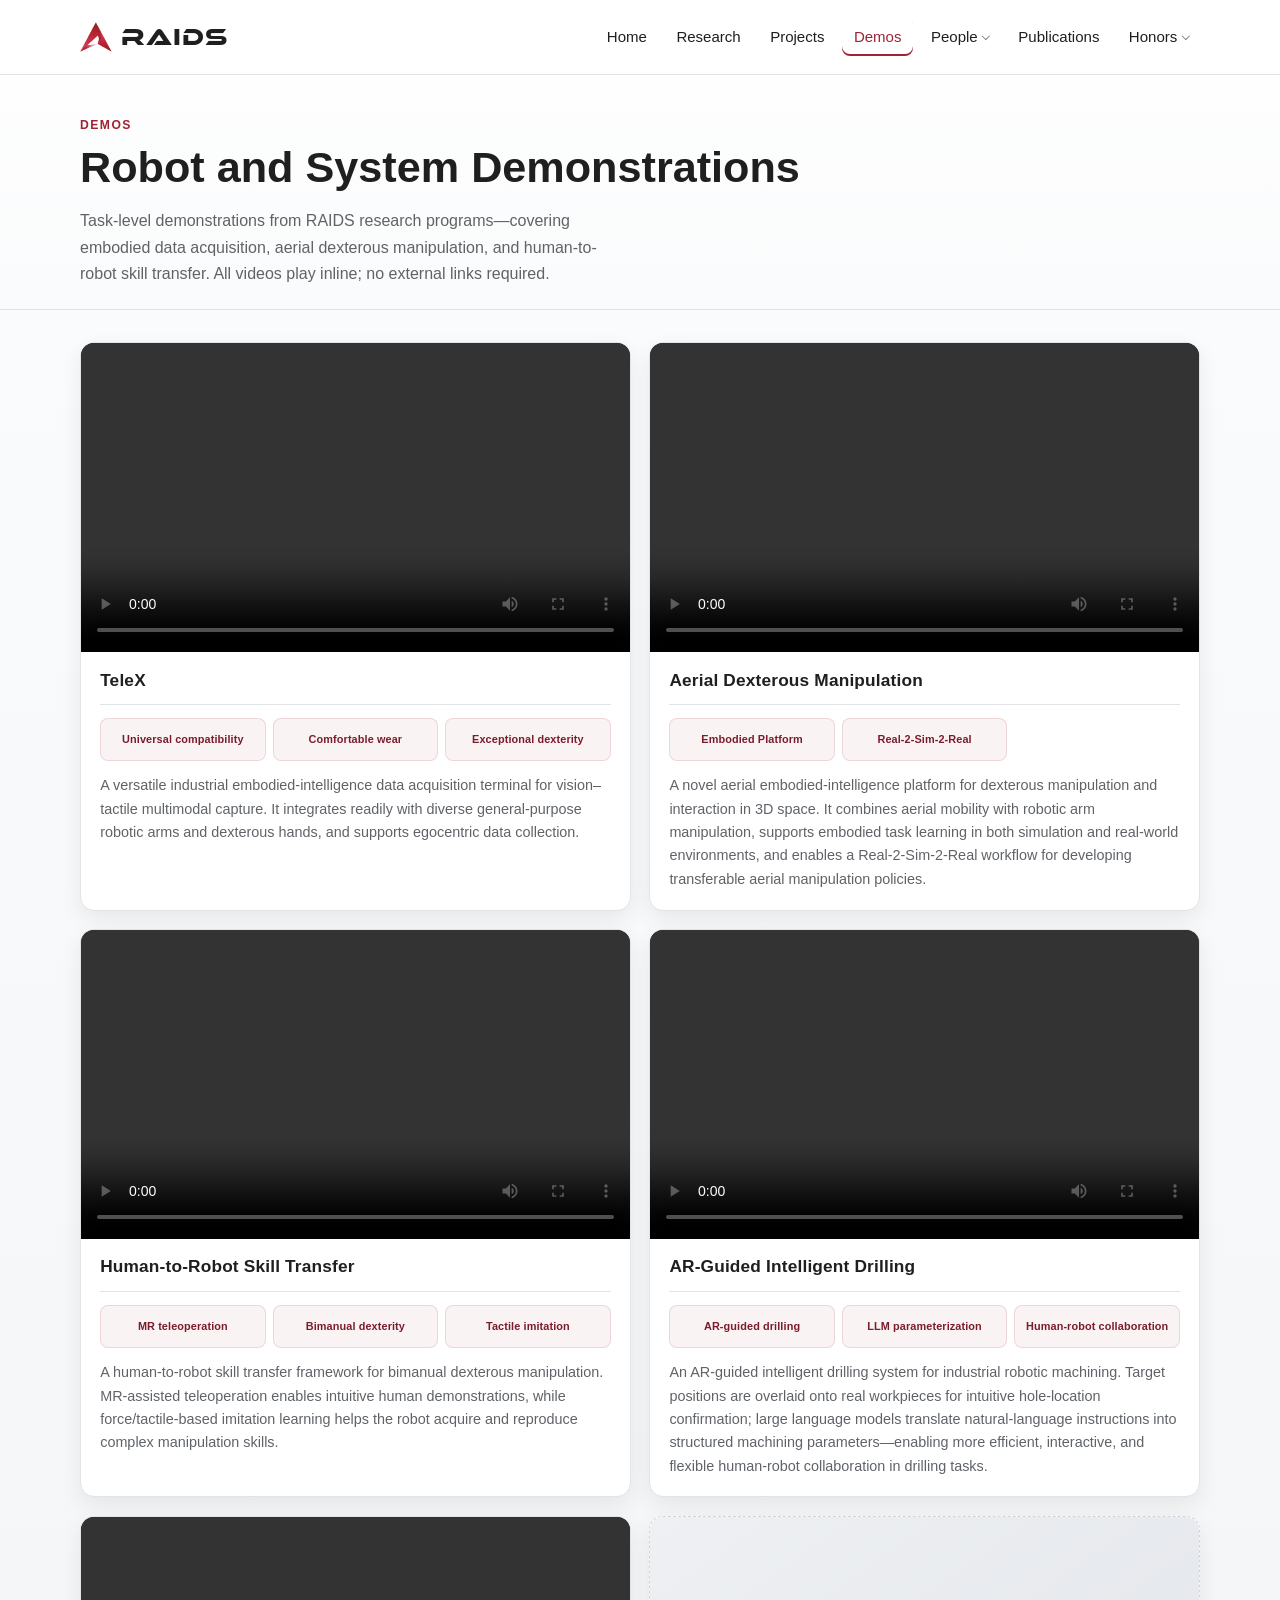
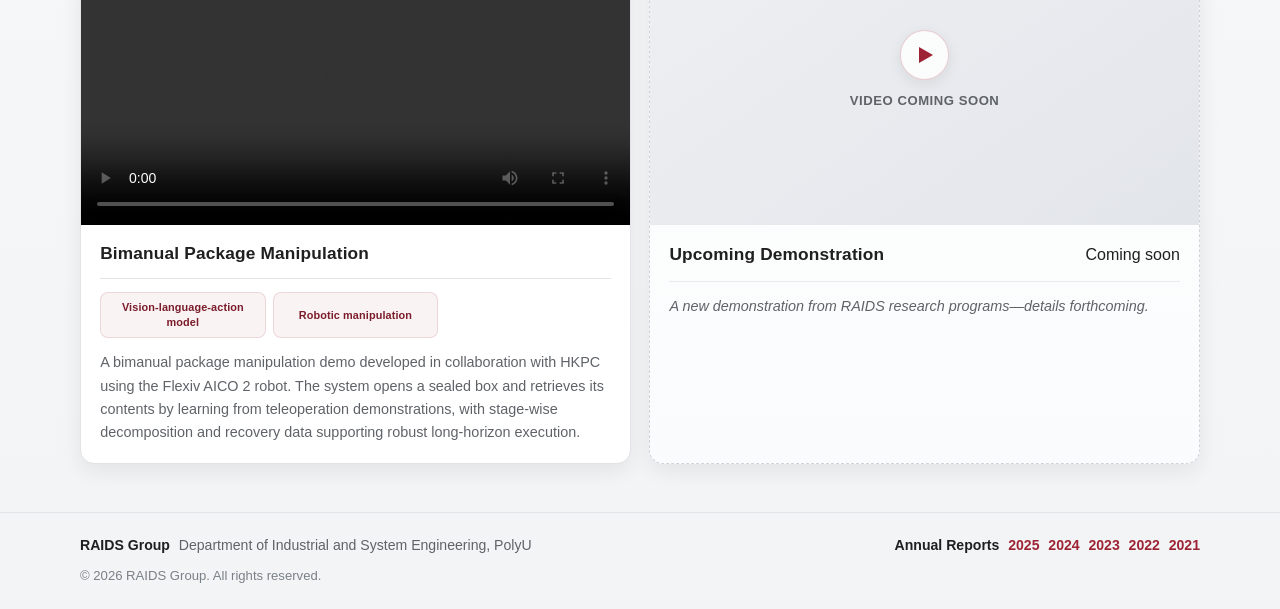
==== commit 17391bc4: "reconstruct code." ====
--- a/demos.html
+++ b/demos.html
@@ -7,6 +7,7 @@
   <title>RAIDS | Demos</title>
   <link rel="icon" href="assets/icons/raids.png" type="image/png">
   <link rel="stylesheet" href="styles/main.css">
+  <link rel="stylesheet" href="styles/pages/demos.css">
 </head>
 <body class="demos-page">
   <header class="site-header">
--- a/styles/main.css
+++ b/styles/main.css
@@ -1,13 +1,10 @@
+/* Base styles shared by all pages. Page-specific styles live in styles/pages/. */
 @font-face {
   font-family: "Ethnocentric";
   src: local("Ethnocentric Rg"),
        local("Ethnocentric Bold"),
        local("Ethnocentric-Bold"),
-       url("../assets/fonts/ethnocentric-rg-2.ttf") format("truetype"),
-       url("../assets/fonts/Ethnocentric-Bold.woff2") format("woff2"),
-       url("../assets/fonts/Ethnocentric-Bold.woff") format("woff"),
-       url("../assets/fonts/Ethnocentric-Bold.ttf") format("truetype"),
-       url("../assets/fonts/ethnocentric rg bd.ttf") format("truetype");
+       url("../assets/fonts/ethnocentric-rg-2.ttf") format("truetype");
   font-weight: 100 900;
   font-style: normal;
   font-display: swap;
@@ -30,6 +27,7 @@
   --line: #e1e3e6;
   --accent: #9e2435;
   --accent-2: #7b1c2a;
+  --accent-soft: #f7e9ec;
   --max-width: 1120px;
   --radius: 14px;
   --shadow: 0 8px 22px rgba(20, 20, 20, 0.07);
@@ -232,7 +230,7 @@
 
 .nav-submenu a.active {
   color: var(--accent);
-  background: rgba(158, 36, 53, 0.07);
+  background: var(--accent-soft);
   box-shadow: none;
 }
 
@@ -242,32 +240,27 @@
     top: 100%;
     right: 0;
     z-index: 30;
-    padding-top: 0.55rem;
-    background: transparent;
-    border: none;
-    box-shadow: none;
-    filter: drop-shadow(0 10px 24px rgba(20, 20, 20, 0.1));
+    padding: 0.45rem 0;
+    background: var(--surface);
+    border: 1px solid var(--line);
+    border-radius: 10px;
+    box-shadow: var(--shadow);
   }
 
   .nav-submenu a {
     background: var(--surface);
-    border-left: 1px solid var(--line);
-    border-right: 1px solid var(--line);
   }
 
   .nav-submenu a:first-child {
-    border-top: 1px solid var(--line);
-    border-radius: 10px 10px 0 0;
+    border-radius: 8px 8px 0 0;
   }
 
   .nav-submenu a:last-child {
-    border-bottom: 1px solid var(--line);
-    border-radius: 0 0 10px 10px;
+    border-radius: 0 0 8px 8px;
   }
 
   .nav-submenu a:only-child {
-    border: 1px solid var(--line);
-    border-radius: 10px;
+    border-radius: 8px;
   }
 }
 
@@ -584,672 +577,8 @@
   font-size: 0.93rem;
 }
 
-.people-page {
-  background: linear-gradient(180deg, #ffffff 0%, #fafbfc 280px, #f3f4f6 100%);
-}
-
-.people-page .page-hero {
-  padding-bottom: 1.5rem;
-  border-bottom: 1px solid var(--line);
-}
-
-.people-page .section-lead {
-  max-width: 62ch;
-  color: var(--muted);
-}
-
-.people-page .section {
-  padding: 2rem 0 3rem;
-}
-
-.people-block + .people-block {
-  margin-top: 3rem;
-  padding-top: 3rem;
-  border-top: 1px solid var(--line);
-}
-
-.people-page .people-block:first-child {
-  margin-top: 0;
-  padding-top: 0;
-  border-top: none;
-}
-
-.people-page .people-block h2 {
-  margin-bottom: 1.15rem;
-  padding-bottom: 0;
-  border-bottom: none;
-  font-size: clamp(1.35rem, 2.4vw, 1.62rem);
-  font-weight: 700;
-  letter-spacing: 0.015em;
-  display: flex;
-  align-items: center;
-  gap: 0.7rem;
-}
-
-.people-page .people-block h2::before {
-  content: "";
-  width: 4px;
-  height: 1.25em;
-  border-radius: 2px;
-  background: var(--accent);
-  flex-shrink: 0;
-}
-
-.people-page .people-subtitle {
-  margin: 1.85rem 0 1.05rem;
-  padding-left: 0.8rem;
-  border-left: 2px solid rgba(158, 36, 53, 0.4);
-  color: var(--text);
-  font-size: 0.82rem;
-  font-weight: 600;
-  letter-spacing: 0.06em;
-  text-transform: uppercase;
-}
-
-.people-page .people-block > .people-subtitle:first-of-type {
-  margin-top: 0.35rem;
-}
-
-.profile-grid {
-  display: grid;
-  grid-template-columns: repeat(auto-fill, minmax(205px, 1fr));
-  gap: 1rem;
-}
-
-.people-page .profile-grid {
-  grid-template-columns: repeat(5, minmax(0, 1fr));
-  gap: 2.625rem 2.175rem;
-}
-
-.people-page .profile-grid .profile-card {
-  width: 100%;
-}
-
-.people-page .faculty-list {
-  gap: 0;
-}
-
-.people-page .faculty-profile {
-  gap: 1.75rem;
-  padding: 2rem 0;
-  border-bottom: none;
-}
-
-.people-page .faculty-profile:first-child {
-  padding-top: 0;
-}
-
-.people-page .faculty-profile:last-child {
-  padding-bottom: 0;
-}
-
-.people-page .faculty-profile + .faculty-profile {
-  border-top: 1px solid var(--line);
-}
-
-.people-page .faculty-summary {
-  border: none;
-  border-radius: 12px;
-  box-shadow: 0 2px 14px rgba(20, 20, 20, 0.07);
-}
-
-.people-page .faculty-summary .profile-content {
-  padding: 0.85rem 0.9rem 0.95rem;
-}
-
-.people-page .faculty-summary .profile-name {
-  font-size: 1.02rem;
-  font-weight: 700;
-  letter-spacing: 0.01em;
-}
-
-.people-page .faculty-summary .profile-role {
-  font-size: 0.88rem;
-  color: var(--accent);
-  font-weight: 500;
-}
-
-.people-page .faculty-summary .profile-meta {
-  font-size: 0.84rem;
-  line-height: 1.45;
-}
-
-.people-page .faculty-detail {
-  padding: 1.15rem 1.25rem;
-  background: var(--surface);
-  border: 1px solid var(--line);
-  border-left: 3px solid var(--accent);
-  border-radius: 0 12px 12px 0;
-  box-shadow: 0 1px 8px rgba(20, 20, 20, 0.04);
-}
-
-.people-page .faculty-detail-placeholder {
-  font-style: normal;
-  font-size: 0.9rem;
-  color: var(--muted);
-}
-
-.people-page .faculty-bio {
-  color: var(--text);
-  font-size: 0.92rem;
-  line-height: 1.65;
-}
-
-.people-page .faculty-bio p {
-  margin: 0 0 0.85rem;
-}
-
-.people-page .faculty-bio p:last-child {
-  margin-bottom: 0;
-}
-
-.people-page .faculty-bio strong {
-  font-weight: 600;
-  color: var(--text);
-}
-
-.people-page .faculty-bio em {
-  font-style: italic;
-  color: var(--accent-2);
-}
-
-.people-page .faculty-bio-accent {
-  color: var(--accent);
-  font-weight: 600;
-}
-
-.people-page .profile-card {
-  border: none;
-  border-radius: 12px;
-  background: var(--surface);
-  box-shadow: 0 2px 12px rgba(20, 20, 20, 0.06);
-  transition: transform 0.2s ease, box-shadow 0.2s ease;
-}
-
-.people-page .profile-card:hover {
-  transform: translateY(-3px);
-  box-shadow: 0 8px 22px rgba(20, 20, 20, 0.1);
-}
-
-.people-page .profile-image {
-  position: relative;
-  background: linear-gradient(180deg, #eef0f3 0%, #e4e7eb 100%);
-}
-
-.people-page .profile-image::after {
-  content: "";
-  position: absolute;
-  inset: 0 0 auto;
-  height: 3px;
-  background: var(--accent);
-}
-
-.faculty-list {
-  display: flex;
-  flex-direction: column;
-}
-
-.faculty-profile {
-  display: grid;
-  grid-template-columns: minmax(0, 240px) minmax(0, 1fr);
-  align-items: start;
-}
-
-.faculty-summary {
-  display: flex;
-  flex-direction: column;
-  overflow: hidden;
-}
-
-.faculty-summary .profile-image {
-  aspect-ratio: 3 / 4;
-}
-
-.faculty-detail {
-  min-width: 0;
-}
-
-.profile-card {
-  display: flex;
-  flex-direction: column;
-  overflow: hidden;
-}
-
-.profile-image {
-  aspect-ratio: 4 / 5;
-  background: linear-gradient(180deg, #f2f2f2 0%, #e8eaed 100%);
-}
-
-.profile-image img {
-  width: 100%;
-  height: 100%;
-  display: block;
-  object-fit: cover;
-  object-position: center 24%;
-}
-
-.profile-content {
-  padding: 0.48rem 0.55rem 0.52rem;
-}
-
-.profile-head {
-  display: flex;
-  align-items: center;
-  gap: 0.15rem;
-  max-width: 100%;
-}
-
-.profile-name {
-  margin: 0;
-  min-width: 0;
-  font-size: 0.94rem;
-  line-height: 1.2;
-}
-
-.profile-content .profile-head + .profile-role {
-  margin-top: 0.1rem;
-}
-
-.profile-role {
-  margin: 0;
-  color: var(--muted);
-  font-size: 0.84rem;
-  line-height: 1.28;
-}
-
-.profile-meta {
-  margin: 0.1rem 0 0;
-  color: var(--muted);
-  font-size: 0.82rem;
-  line-height: 1.28;
-}
-
-.people-page .profile-grid .profile-content {
-  padding: 0.38rem 0.42rem 0.42rem;
-}
-
-.people-page .profile-grid .profile-name {
-  font-size: 0.86rem;
-  line-height: 1.18;
-  font-weight: 600;
-  color: var(--text);
-}
-
-.people-page .profile-grid .profile-content .profile-head + .profile-role {
-  margin-top: 0.06rem;
-}
-
-.people-page .profile-grid .profile-role,
-.people-page .profile-grid .profile-meta {
-  font-size: 0.76rem;
-  line-height: 1.24;
-}
-
-.people-page .profile-grid .profile-meta {
-  margin-top: 0.06rem;
-}
-
-.people-page .profile-grid .profile-content a.profile-email,
-.people-page .profile-grid .profile-content a[href^="mailto:"] {
-  width: 1.35rem;
-  height: 1.35rem;
-}
-
-.people-page .profile-grid .profile-email-icon {
-  width: 0.88rem;
-  height: 0.88rem;
-}
-
-.alumni-list {
-  display: grid;
-  grid-template-columns: repeat(2, minmax(0, 1fr));
-  gap: 0.55rem 1.25rem;
-}
-
-.alumni-item {
-  padding: 0.72rem 0.95rem;
-  border: 1px solid var(--line);
-  border-radius: 10px;
-  background: var(--surface);
-  box-shadow: 0 1px 6px rgba(20, 20, 20, 0.04);
-}
-
-.alumni-head {
-  display: flex;
-  align-items: center;
-  gap: 0.2rem;
-  max-width: 100%;
-}
-
-.alumni-name {
-  margin: 0;
-  min-width: 0;
-  font-size: 0.9rem;
-  font-weight: 600;
-  line-height: 1.25;
-  color: var(--text);
-}
-
-.alumni-role {
-  margin: 0.28rem 0 0;
-  color: var(--muted);
-  font-size: 0.8rem;
-  line-height: 1.35;
-}
-
-.people-page .alumni-item .profile-email {
-  display: inline-flex;
-  align-items: center;
-  justify-content: center;
-  width: 1.45rem;
-  height: 1.45rem;
-  margin: 0;
-  border: none;
-  border-radius: 6px;
-  background: transparent;
-  color: var(--muted);
-  text-decoration: none;
-  flex-shrink: 0;
-  transition: background 0.15s ease, color 0.15s ease;
-}
-
-.people-page .alumni-item .profile-email:hover {
-  background: rgba(158, 36, 53, 0.08);
-  color: var(--accent);
-}
-
-.people-page .alumni-item .profile-email-icon {
-  width: 0.85rem;
-  height: 0.85rem;
-}
-
-.people-page .profile-content a.profile-email,
-.people-page .profile-content a[href^="mailto:"] {
-  display: inline-flex;
-  align-items: center;
-  justify-content: center;
-  width: 1.5rem;
-  height: 1.5rem;
-  margin: 0;
-  border: none;
-  border-radius: 6px;
-  background: transparent;
-  color: var(--muted);
-  text-decoration: none;
-  flex-shrink: 0;
-  transition: background 0.15s ease, color 0.15s ease;
-}
-
-.profile-email-icon {
-  display: block;
-  width: 1rem;
-  height: 1rem;
-  flex-shrink: 0;
-}
-
-.profile-email-icon path {
-  fill: currentColor;
-}
-
-.people-page .profile-content a.profile-email:hover,
-.people-page .profile-content a.profile-email:focus-visible,
-.people-page .profile-content a[href^="mailto:"]:hover,
-.people-page .profile-content a[href^="mailto:"]:focus-visible {
-  color: var(--accent);
-  background: rgba(158, 36, 53, 0.08);
-  text-decoration: none;
-}
-
-.visually-hidden {
-  position: absolute;
-  width: 1px;
-  height: 1px;
-  padding: 0;
-  margin: -1px;
-  overflow: hidden;
-  clip: rect(0, 0, 0, 0);
-  white-space: nowrap;
-  border: 0;
-}
-
-.publication-page {
-  --pub-black: rgb(46, 45, 41);
-  --pub-gray: rgb(90, 90, 90);
-  background: linear-gradient(180deg, #ffffff 0%, #fafbfc 280px, #f5f6f7 100%);
-}
-
-.publication-page .pub-year-section h2 {
-  color: var(--pub-black);
-}
-
-.publication-page .page-hero {
-  padding-bottom: 1.1rem;
-  border-bottom: 1px solid var(--line);
-}
-
-.publication-page .page-hero + .section {
-  padding-top: 1.5rem;
-}
-
-.publication-page .section-lead {
-  color: var(--pub-gray);
-  max-width: 62ch;
-}
-
-.pub-overview-section {
-  padding-bottom: 0.5rem;
-}
-
-.pub-stats {
-  display: grid;
-  grid-template-columns: repeat(4, minmax(0, 1fr));
-  gap: 0.85rem;
-  margin: 0;
-  padding: 0;
-  list-style: none;
-}
-
-.pub-stat {
-  border: 1px solid var(--line);
-  border-radius: var(--radius);
-  background: var(--surface);
-  box-shadow: var(--shadow);
-  padding: 1rem 1.05rem;
-  text-align: center;
-}
-
-.pub-stat-value {
-  display: block;
-  margin-bottom: 0.35rem;
-  color: var(--accent);
-  font-size: clamp(1.35rem, 3vw, 1.75rem);
-  font-weight: 800;
-  line-height: 1.1;
-  letter-spacing: 0.02em;
-}
-
-.pub-stat-label {
-  display: block;
-  color: var(--muted);
-  font-size: 0.82rem;
-  line-height: 1.4;
-}
-
-.pub-legend {
-  margin: 0 0 1rem;
-  padding: 0.65rem 0.95rem;
-  border-left: 3px solid var(--accent);
-  border-radius: 0 calc(var(--radius) - 4px) calc(var(--radius) - 4px) 0;
-  background: var(--surface-soft);
-  color: var(--muted);
-  font-size: 0.86rem;
-  letter-spacing: 0.01em;
-}
-
-.pub-years-nav {
-  display: flex;
-  flex-wrap: wrap;
-  gap: 0.45rem;
-  margin-bottom: 0.25rem;
-}
-
-.pub-years-nav a {
-  display: inline-block;
-  padding: 0.28rem 0.72rem;
-  border: 1px solid var(--line);
-  border-radius: 999px;
-  background: var(--surface);
-  color: var(--muted);
-  font-size: 0.82rem;
-  font-weight: 600;
-  text-decoration: none;
-  transition: border-color 0.15s, color 0.15s, background 0.15s;
-}
-
-.pub-years-nav a:hover,
-.pub-years-nav a:focus-visible {
-  border-color: rgba(158, 36, 53, 0.35);
-  background: rgba(158, 36, 53, 0.06);
-  color: var(--accent);
-  text-decoration: none;
-}
-
-.publication-page .pub-year-section,
-.publication-page .section:not(.pub-overview-section) {
-  padding-top: 2rem;
-  padding-bottom: 2.2rem;
-}
-
-.publication-page .pub-year-section h2,
-.publication-page .section:not(.pub-overview-section) h2 {
-  display: flex;
-  align-items: center;
-  gap: 0.55rem;
-  margin-bottom: 1.1rem;
-  padding-bottom: 0.6rem;
-  border-bottom: 1px solid var(--line);
-  font-size: clamp(1.22rem, 2.2vw, 1.48rem);
-  font-weight: 700;
-  letter-spacing: 0.01em;
-}
-
-.publication-page .pub-year-section h2::before,
-.publication-page .section:not(.pub-overview-section) h2::before {
-  content: "";
-  width: 4px;
-  height: 1.05em;
-  border-radius: 2px;
-  background: var(--accent);
-  flex-shrink: 0;
-}
-
-.publication-page .section .pub-note {
-  display: none;
-}
-
-.pub-list {
-  margin: 0;
-  padding-left: 0;
-  list-style: none;
-  counter-reset: pub;
-}
-
-.publication-page .pub-list li {
-  counter-increment: pub;
-  position: relative;
-  margin: 0;
-  padding: 0.9rem 0.5rem 0.9rem 2.35rem;
-  color: var(--pub-gray);
-  font-family: "Source Sans Pro", "Inter", "Segoe UI", Helvetica, Arial, "PingFang SC", "Microsoft YaHei", sans-serif;
-  letter-spacing: 0.015em;
-  line-height: 1.4;
-  border-bottom: 1px solid var(--line);
-  border-left: 3px solid transparent;
-  transition: border-color 0.15s ease, background 0.15s ease;
-}
-
-.publication-page .pub-list li::before {
-  content: counter(pub);
-  position: absolute;
-  left: 0.15rem;
-  top: 0.95rem;
-  width: 1.55rem;
-  color: var(--muted);
-  font-size: 0.82rem;
-  font-weight: 600;
-  text-align: center;
-  opacity: 0.65;
-}
-
-.publication-page .pub-list li:hover {
-  border-left-color: var(--accent);
-  background: rgba(158, 36, 53, 0.025);
-}
-
-.publication-page .pub-list li:last-child {
-  border-bottom: none;
-}
-
-.pub-note {
-  margin: 0 0 1rem;
-  max-width: 78ch;
-  color: var(--pub-gray);
-  font-size: 0.92rem;
-}
-
-.pub-count {
-  display: inline-flex;
-  align-items: center;
-  justify-content: center;
-  min-width: 1.85rem;
-  margin-left: 0.15rem;
-  padding: 0.12rem 0.55rem;
-  border-radius: 999px;
-  background: rgba(158, 36, 53, 0.09);
-  color: var(--accent);
-  font-size: 0.78rem;
-  font-weight: 700;
-  letter-spacing: 0.02em;
-  vertical-align: middle;
-}
-
-.pub-citation {
-  display: block;
-  color: var(--pub-gray);
-  line-height: 1.62;
-}
-
-.pub-title,
-.pub-authors,
-.pub-meta {
-  display: block;
-}
-
-.pub-title {
-  margin-bottom: 0.12rem;
-  color: var(--pub-black);
-  font-weight: 600;
-  line-height: 1.32;
-}
-
-.pub-authors {
-  color: var(--pub-gray);
-  font-weight: 400;
-  line-height: 1.34;
-}
-
-.pub-meta {
-  font-size: 0.88rem;
-  color: var(--muted);
-  font-weight: 400;
-  font-style: italic;
-  line-height: 1.38;
-}
-
-.publication-page [id^="year-"] {
-  scroll-margin-top: 5.5rem;
-}
-
+
+/* Shared utilities, footer, and back-to-top button. */
 .demo-grid {
   grid-template-columns: repeat(3, minmax(0, 1fr));
 }
@@ -1447,713 +776,6 @@
   fill: currentColor;
 }
 
-.egg-toast {
-  position: fixed;
-  left: 50%;
-  bottom: max(1.2rem, env(safe-area-inset-bottom, 0px));
-  z-index: 126;
-  max-width: min(90vw, 28rem);
-  padding: 0.72rem 1rem;
-  border: 1px solid rgba(158, 36, 53, 0.22);
-  border-radius: 999px;
-  background: rgba(255, 255, 255, 0.95);
-  color: var(--accent-2);
-  box-shadow: 0 14px 34px rgba(20, 20, 20, 0.16);
-  font-size: 0.92rem;
-  font-weight: 700;
-  letter-spacing: 0.01em;
-  opacity: 0;
-  pointer-events: none;
-  transform: translate(-50%, 0.8rem);
-  transition: opacity 0.2s ease, transform 0.2s ease;
-}
-
-.egg-toast.is-visible {
-  opacity: 1;
-  transform: translate(-50%, 0);
-}
-
-.egg-panel {
-  position: fixed;
-  right: max(1.1rem, env(safe-area-inset-right, 0px));
-  bottom: max(4.6rem, env(safe-area-inset-bottom, 0px));
-  z-index: 125;
-  width: min(92vw, 25rem);
-  padding: 1.05rem 1.1rem 1.15rem;
-  border: 1px solid rgba(158, 36, 53, 0.22);
-  border-radius: 18px;
-  background: rgba(255, 255, 255, 0.96);
-  box-shadow: 0 22px 48px rgba(20, 20, 20, 0.18);
-  opacity: 0;
-  pointer-events: none;
-  transform: translateY(0.8rem) scale(0.98);
-  transition: opacity 0.2s ease, transform 0.2s ease;
-}
-
-.egg-panel.is-visible {
-  opacity: 1;
-  pointer-events: auto;
-  transform: translateY(0) scale(1);
-}
-
-.egg-panel-close {
-  position: absolute;
-  top: 0.65rem;
-  right: 0.75rem;
-  width: 1.8rem;
-  height: 1.8rem;
-  border: 0;
-  border-radius: 50%;
-  background: var(--surface-soft);
-  color: var(--muted);
-  cursor: pointer;
-  font: inherit;
-  font-weight: 700;
-  line-height: 1;
-}
-
-.egg-panel-close:hover,
-.egg-panel-close:focus-visible {
-  background: rgba(158, 36, 53, 0.09);
-  color: var(--accent);
-}
-
-.egg-panel-kicker {
-  margin: 0 2rem 0.35rem 0;
-  color: var(--accent);
-  font-size: 0.72rem;
-  font-weight: 800;
-  letter-spacing: 0.12em;
-  text-transform: uppercase;
-}
-
-.egg-panel h2 {
-  margin: 0 2rem 0.55rem 0;
-  font-size: 1.28rem;
-  line-height: 1.2;
-}
-
-.egg-panel-body {
-  color: var(--muted);
-  font-size: 0.95rem;
-  line-height: 1.55;
-}
-
-.egg-panel-body p {
-  margin: 0.45rem 0 0;
-}
-
-.egg-big-line {
-  color: var(--text);
-  font-size: 1.08rem;
-  font-weight: 800;
-}
-
-.egg-sure-list {
-  display: grid;
-  grid-template-columns: repeat(4, minmax(0, 1fr));
-  gap: 0.45rem;
-  margin: 0.8rem 0;
-}
-
-.egg-sure-list div {
-  padding: 0.62rem 0.55rem;
-  border: 1px solid rgba(158, 36, 53, 0.16);
-  border-radius: 12px;
-  background: rgba(158, 36, 53, 0.05);
-  text-align: center;
-}
-
-.egg-sure-list dt {
-  color: var(--accent);
-  font-size: 1.28rem;
-  font-weight: 900;
-  line-height: 1;
-}
-
-.egg-sure-list dd {
-  margin: 0.25rem 0 0;
-  color: var(--text);
-  font-size: 0.8rem;
-  font-weight: 700;
-}
-
-.egg-typewriter {
-  border-right: 0.12em solid var(--accent);
-  animation: egg-caret 0.75s steps(1) infinite;
-}
-
-body.egg-nightshift {
-  background: #071019;
-}
-
-body.egg-nightshift,
-body.egg-nightshift a,
-body.egg-nightshift .page-title,
-body.egg-nightshift .home-section-title,
-body.egg-nightshift .home-subsection-title {
-  color: #edf4ff;
-}
-
-body.egg-nightshift .site-header,
-body.egg-nightshift .site-footer,
-body.egg-nightshift .hero-panel,
-body.egg-nightshift .card,
-body.egg-nightshift .people-card,
-body.egg-nightshift .demo-card,
-body.egg-nightshift .profile-card,
-body.egg-nightshift .faculty-profile,
-body.egg-nightshift .award-card,
-body.egg-nightshift .research-card,
-body.egg-nightshift .home-explore-card,
-body.egg-nightshift .cobotai-honor-card,
-body.egg-nightshift .section-alt {
-  background: rgba(10, 24, 38, 0.94);
-  border-color: rgba(120, 186, 255, 0.2);
-  color: #edf4ff;
-}
-
-body.egg-nightshift .hero-intro,
-body.egg-nightshift .page-lead,
-body.egg-nightshift .home-section-lead,
-body.egg-nightshift .profile-role,
-body.egg-nightshift .demo-card-desc,
-body.egg-nightshift .cobotai-honor-detail,
-body.egg-nightshift .pub-meta,
-body.egg-nightshift .pub-authors {
-  color: #a9bdd5;
-}
-
-body.egg-nightshift::after {
-  content: "PhD MODE // COFFEE: CRITICAL // GPU: BUSY";
-  position: fixed;
-  left: 1rem;
-  bottom: 1rem;
-  z-index: 118;
-  padding: 0.45rem 0.65rem;
-  border: 1px solid rgba(120, 186, 255, 0.32);
-  border-radius: 8px;
-  background: rgba(7, 16, 25, 0.82);
-  color: #78baff;
-  font-size: 0.72rem;
-  font-weight: 800;
-  letter-spacing: 0.08em;
-  pointer-events: none;
-}
-
-body.egg-cobot-nav .site-header {
-  box-shadow: 0 10px 34px rgba(158, 36, 53, 0.12);
-}
-
-body.egg-cobot-nav .top-nav {
-  position: relative;
-}
-
-body.egg-cobot-nav .top-nav::before {
-  content: "";
-  position: absolute;
-  inset: -0.4rem -0.45rem;
-  z-index: -1;
-  border: 1px solid rgba(158, 36, 53, 0.16);
-  border-radius: 14px;
-  background:
-    linear-gradient(90deg, transparent, rgba(158, 36, 53, 0.14), transparent),
-    rgba(158, 36, 53, 0.035);
-  background-size: 45% 100%, auto;
-  animation: egg-cobot-scan 2.1s linear infinite;
-}
-
-body.egg-cobot-nav .top-nav a[data-egg-label],
-body.egg-cobot-nav .nav-dropdown-toggle[data-egg-label] {
-  position: relative;
-  border: 1px solid rgba(158, 36, 53, 0.14);
-  background: rgba(255, 255, 255, 0.72);
-}
-
-body.egg-cobot-nav .top-nav a[data-egg-label]::before,
-body.egg-cobot-nav .nav-dropdown-toggle[data-egg-label]::before {
-  content: attr(data-egg-label);
-  display: block;
-  color: var(--accent);
-  font-size: 0.62rem;
-  font-weight: 900;
-  letter-spacing: 0.06em;
-  line-height: 1.1;
-  text-transform: uppercase;
-}
-
-body.egg-cobot-nav .top-nav a[data-egg-status]::after,
-body.egg-cobot-nav .nav-dropdown-toggle[data-egg-status]::after {
-  content: attr(data-egg-status);
-  display: block;
-  width: auto;
-  height: auto;
-  margin: 0.08rem 0 0;
-  border: 0;
-  color: var(--muted);
-  font-size: 0.56rem;
-  font-weight: 800;
-  letter-spacing: 0.04em;
-  line-height: 1.1;
-  text-transform: uppercase;
-  opacity: 0.78;
-  transform: none;
-}
-
-.egg-cobot-hud {
-  position: fixed;
-  left: max(1.1rem, env(safe-area-inset-left, 0px));
-  top: max(5.8rem, env(safe-area-inset-top, 0px));
-  z-index: 125;
-  width: min(92vw, 25.5rem);
-  padding: 1.05rem 1.1rem 1.1rem 5.25rem;
-  border: 1px solid rgba(158, 36, 53, 0.24);
-  border-radius: 18px;
-  background:
-    linear-gradient(135deg, rgba(158, 36, 53, 0.08), transparent 45%),
-    rgba(255, 255, 255, 0.96);
-  box-shadow: 0 22px 48px rgba(20, 20, 20, 0.18);
-  opacity: 0;
-  pointer-events: none;
-  transform: translateX(-0.85rem);
-  transition: opacity 0.22s ease, transform 0.22s ease;
-}
-
-.egg-cobot-hud.is-visible {
-  opacity: 1;
-  transform: translateX(0);
-}
-
-.egg-cobot-face {
-  position: absolute;
-  left: 1rem;
-  top: 1.15rem;
-  width: 3.35rem;
-  height: 3.35rem;
-  border: 2px solid rgba(158, 36, 53, 0.26);
-  border-radius: 14px;
-  color: var(--accent);
-  display: inline-flex;
-  align-items: center;
-  justify-content: center;
-  font: 900 0.62rem/1 "Courier New", monospace;
-  letter-spacing: 0.02em;
-  animation: egg-cobot-blink 1.15s steps(2) infinite;
-}
-
-.egg-cobot-hud h2 {
-  margin: 0 0 0.55rem;
-  color: var(--text);
-  font-size: 1.28rem;
-  line-height: 1.2;
-}
-
-.egg-cobot-log {
-  margin: 0.65rem 0 0;
-  padding: 0;
-  list-style: none;
-  color: var(--muted);
-  font-family: "Courier New", monospace;
-  font-size: 0.82rem;
-  line-height: 1.5;
-}
-
-.egg-cobot-log li + li {
-  margin-top: 0.28rem;
-}
-
-.egg-cobot-log span {
-  color: var(--accent);
-  font-weight: 900;
-}
-
-.egg-cobot-note {
-  margin: 0.75rem 0 0;
-  color: var(--text);
-  font-size: 0.9rem;
-  font-weight: 700;
-}
-
-@media (max-width: 740px) {
-  .egg-cobot-hud {
-    left: 50%;
-    right: auto;
-    top: auto;
-    bottom: max(1rem, env(safe-area-inset-bottom, 0px));
-    width: min(100% - 1.5rem, 24rem);
-    padding: 0.95rem 1rem 1rem 4.8rem;
-    transform: translate(-50%, 0.8rem);
-  }
-
-  .egg-cobot-hud.is-visible {
-    transform: translate(-50%, 0);
-  }
-
-  .egg-cobot-face {
-    left: 0.9rem;
-    top: 1rem;
-    width: 3rem;
-    height: 3rem;
-  }
-
-  body.egg-cobot-nav .top-nav a[data-egg-label]::before,
-  body.egg-cobot-nav .nav-dropdown-toggle[data-egg-label]::before,
-  body.egg-cobot-nav .top-nav a[data-egg-status]::after,
-  body.egg-cobot-nav .nav-dropdown-toggle[data-egg-status]::after {
-    display: inline-block;
-    margin-left: 0.35rem;
-    vertical-align: middle;
-  }
-}
-
-body.egg-citation-combo .pub-stat-value,
-body.egg-citation-combo .pub-title {
-  color: var(--accent);
-  text-shadow: 0 0 14px rgba(158, 36, 53, 0.22);
-}
-
-.egg-combo-badge {
-  position: fixed;
-  z-index: 124;
-  padding: 0.55rem 0.72rem;
-  border: 1px solid rgba(158, 36, 53, 0.22);
-  border-radius: 999px;
-  background: rgba(255, 255, 255, 0.96);
-  color: var(--accent);
-  box-shadow: 0 14px 30px rgba(20, 20, 20, 0.14);
-  font-size: 0.82rem;
-  font-weight: 800;
-  pointer-events: none;
-  transform: translate(-50%, -50%);
-  animation: egg-combo-pop 1.7s ease forwards;
-}
-
-body.egg-pi-summon .egg-pi-target {
-  position: relative;
-  border-color: rgba(158, 36, 53, 0.48);
-  box-shadow:
-    0 0 0 4px rgba(158, 36, 53, 0.08),
-    0 18px 44px rgba(158, 36, 53, 0.18),
-    var(--shadow);
-  animation: egg-pi-lock 1.1s ease-in-out infinite alternate;
-}
-
-body.egg-pi-summon .egg-pi-target::after {
-  content: "PI INCOMING";
-  position: absolute;
-  top: 0.85rem;
-  right: 0.85rem;
-  z-index: 2;
-  padding: 0.35rem 0.55rem;
-  border: 1px solid rgba(158, 36, 53, 0.22);
-  border-radius: 999px;
-  background: rgba(255, 255, 255, 0.92);
-  color: var(--accent);
-  font: 800 0.68rem/1 var(--font-body);
-  letter-spacing: 0.1em;
-}
-
-body.egg-pi-summon .profile-card[data-egg-mission] {
-  position: relative;
-  overflow: visible;
-  transform:
-    translate(var(--egg-scatter-x, 0), var(--egg-scatter-y, 0))
-    rotate(var(--egg-scatter-rot, 0deg));
-  transition: transform 0.48s cubic-bezier(0.18, 0.89, 0.32, 1.28), box-shadow 0.2s ease;
-  box-shadow: 0 12px 28px rgba(20, 20, 20, 0.12);
-}
-
-body.egg-pi-summon .profile-card[data-egg-mission]::after {
-  content: attr(data-egg-mission);
-  position: absolute;
-  top: -0.55rem;
-  right: 0.7rem;
-  z-index: 3;
-  max-width: 8.5rem;
-  padding: 0.34rem 0.52rem;
-  border: 1px solid rgba(217, 163, 35, 0.35);
-  border-radius: 8px;
-  background: #fff4be;
-  color: #6f4a00;
-  box-shadow: 0 8px 18px rgba(20, 20, 20, 0.12);
-  font-size: 0.72rem;
-  font-weight: 800;
-  line-height: 1.18;
-  transform: rotate(2deg);
-  animation: egg-sticky-drop 0.36s ease both;
-}
-
-.egg-pi-drop-avatar {
-  position: fixed;
-  z-index: 127;
-  width: clamp(5.5rem, 11vw, 8.25rem);
-  height: clamp(5.5rem, 11vw, 8.25rem);
-  border: 4px solid #ffffff;
-  border-radius: 50%;
-  object-fit: cover;
-  object-position: center 24%;
-  box-shadow:
-    0 0 0 4px rgba(158, 36, 53, 0.18),
-    0 24px 48px rgba(20, 20, 20, 0.24);
-  pointer-events: none;
-  transform: translate(-50%, -50%);
-  animation: egg-pi-airdrop 1.45s cubic-bezier(0.17, 0.84, 0.26, 1.05) forwards;
-}
-
-.egg-pi-drop-avatar.is-leaving {
-  animation: egg-pi-exit 0.42s ease forwards;
-}
-
-.egg-pi-drop-avatar.is-speaking {
-  box-shadow:
-    0 0 0 4px rgba(158, 36, 53, 0.18),
-    0 0 0 12px rgba(158, 36, 53, 0.08),
-    0 24px 48px rgba(20, 20, 20, 0.24);
-}
-
-.egg-pi-sound-wave {
-  position: fixed;
-  z-index: 126;
-  width: clamp(6.2rem, 12vw, 9rem);
-  height: clamp(6.2rem, 12vw, 9rem);
-  border: 2px solid rgba(158, 36, 53, 0.22);
-  border-radius: 50%;
-  opacity: 0;
-  pointer-events: none;
-  transform: translate(-50%, -50%) scale(0.72);
-}
-
-.egg-pi-sound-wave.is-speaking {
-  animation: egg-pi-sound-wave 1.25s ease-out 3;
-}
-
-.egg-pi-sound-wave.is-leaving {
-  animation: none;
-  opacity: 0;
-}
-
-.egg-pi-speech {
-  position: fixed;
-  z-index: 128;
-  padding: 0.58rem 0.72rem;
-  border: 1px solid rgba(158, 36, 53, 0.2);
-  border-radius: 14px 14px 14px 4px;
-  background: rgba(255, 255, 255, 0.96);
-  color: var(--text);
-  box-shadow: 0 14px 30px rgba(20, 20, 20, 0.15);
-  font-size: 0.88rem;
-  font-weight: 800;
-  line-height: 1.32;
-  pointer-events: none;
-  transform: translateY(0.35rem) scale(0.96);
-  animation: egg-pi-speech-pop 0.22s ease forwards;
-}
-
-.egg-pi-speech::before {
-  content: "";
-  position: absolute;
-  left: 0.8rem;
-  bottom: -0.42rem;
-  width: 0.75rem;
-  height: 0.75rem;
-  border-right: 1px solid rgba(158, 36, 53, 0.2);
-  border-bottom: 1px solid rgba(158, 36, 53, 0.2);
-  background: rgba(255, 255, 255, 0.96);
-  transform: rotate(45deg);
-}
-
-.egg-pi-speech.is-leaving {
-  animation: egg-pi-speech-out 0.22s ease forwards;
-}
-
-body.egg-demo-debug .demo-card {
-  border-color: rgba(158, 36, 53, 0.3);
-  background:
-    linear-gradient(135deg, rgba(158, 36, 53, 0.07), transparent 40%),
-    var(--surface);
-}
-
-body.egg-demo-debug .demo-card h3 {
-  color: var(--accent);
-  font-family: "Courier New", monospace;
-}
-
-body.egg-demo-debug .demo-video-wrap {
-  filter: saturate(0.75) contrast(1.08);
-}
-
-body.egg-konami::before {
-  content: "";
-  position: fixed;
-  inset: 0;
-  z-index: 117;
-  pointer-events: none;
-  background:
-    linear-gradient(rgba(158, 36, 53, 0.08) 1px, transparent 1px),
-    linear-gradient(90deg, rgba(158, 36, 53, 0.08) 1px, transparent 1px),
-    radial-gradient(circle at 50% 20%, rgba(158, 36, 53, 0.16), transparent 22rem);
-  background-size: 38px 38px, 38px 38px, auto;
-  animation: egg-secret-grid 12s linear infinite;
-}
-
-body.egg-konami .brand-mark {
-  color: var(--accent);
-  text-shadow: 0 0 18px rgba(158, 36, 53, 0.45);
-}
-
-body.egg-konami .brand-logo,
-body.egg-konami .home-hero-logo {
-  animation: egg-secret-spin 1.6s ease-in-out infinite;
-}
-
-@keyframes egg-cobot-scan {
-  from {
-    background-position: -45% 0, 0 0;
-  }
-
-  to {
-    background-position: 145% 0, 0 0;
-  }
-}
-
-@keyframes egg-cobot-blink {
-  50% {
-    box-shadow: inset 0 -0.35rem 0 rgba(158, 36, 53, 0.12);
-  }
-}
-
-@keyframes egg-caret {
-  50% {
-    border-color: transparent;
-  }
-}
-
-@keyframes egg-combo-pop {
-  0% {
-    opacity: 0;
-    transform: translate(-50%, -20%) scale(0.9);
-  }
-
-  20% {
-    opacity: 1;
-  }
-
-  100% {
-    opacity: 0;
-    transform: translate(-50%, -120%) scale(1.04);
-  }
-}
-
-@keyframes egg-pi-lock {
-  from {
-    filter: drop-shadow(0 0 0 rgba(158, 36, 53, 0));
-  }
-
-  to {
-    filter: drop-shadow(0 0 18px rgba(158, 36, 53, 0.28));
-  }
-}
-
-@keyframes egg-pi-airdrop {
-  0% {
-    opacity: 0;
-    transform: translate(-50%, -50%) scale(0.82) rotate(-8deg);
-  }
-
-  18% {
-    opacity: 1;
-  }
-
-  74% {
-    transform:
-      translate(calc(-50% + var(--egg-drop-x)), calc(-50% + var(--egg-drop-y)))
-      scale(1.04)
-      rotate(2deg);
-  }
-
-  86% {
-    transform:
-      translate(calc(-50% + var(--egg-drop-x)), calc(-50% + var(--egg-drop-y) - 0.7rem))
-      scale(1.02)
-      rotate(-1deg);
-  }
-
-  100% {
-    opacity: 1;
-    transform:
-      translate(calc(-50% + var(--egg-drop-x)), calc(-50% + var(--egg-drop-y)))
-      scale(1)
-      rotate(0deg);
-  }
-}
-
-@keyframes egg-pi-exit {
-  to {
-    opacity: 0;
-    transform:
-      translate(calc(-50% + var(--egg-drop-x)), calc(-50% + var(--egg-drop-y) - 1.5rem))
-      scale(0.82);
-  }
-}
-
-@keyframes egg-pi-sound-wave {
-  0% {
-    opacity: 0.72;
-    transform: translate(-50%, -50%) scale(0.72);
-  }
-
-  100% {
-    opacity: 0;
-    transform: translate(-50%, -50%) scale(1.35);
-  }
-}
-
-@keyframes egg-pi-speech-pop {
-  to {
-    opacity: 1;
-    transform: translateY(0) scale(1);
-  }
-}
-
-@keyframes egg-pi-speech-out {
-  to {
-    opacity: 0;
-    transform: translateY(-0.25rem) scale(0.96);
-  }
-}
-
-@keyframes egg-sticky-drop {
-  0% {
-    opacity: 0;
-    transform: translateY(-0.35rem) rotate(-3deg) scale(0.96);
-  }
-
-  100% {
-    opacity: 1;
-    transform: translateY(0) rotate(2deg) scale(1);
-  }
-}
-
-@keyframes egg-secret-grid {
-  from {
-    background-position: 0 0, 0 0, 50% 20%;
-  }
-
-  to {
-    background-position: 38px 38px, 38px 38px, 50% 20%;
-  }
-}
-
-@keyframes egg-secret-spin {
-  0%,
-  100% {
-    transform: rotate(0deg) scale(1);
-  }
-
-  50% {
-    transform: rotate(8deg) scale(1.08);
-  }
-}
 
 @media (prefers-reduced-motion: reduce) {
   .back-to-top {
@@ -2164,1099 +786,9 @@
   .back-to-top.is-visible {
     transform: none;
   }
-
-  .egg-toast,
-  .egg-panel,
-  .egg-cobot-hud {
-    transition: opacity 0.01ms;
-  }
-
-  .egg-toast {
-    transform: translate(-50%, 0);
-  }
-
-  body.egg-pi-summon .egg-pi-target,
-  .egg-pi-drop-avatar,
-  .egg-pi-sound-wave,
-  .egg-pi-speech,
-  body.egg-pi-summon .profile-card[data-egg-mission]::after,
-  body.egg-cobot-nav .top-nav::before,
-  .egg-cobot-face,
-  body.egg-konami::before,
-  body.egg-konami .brand-logo,
-  body.egg-konami .home-hero-logo,
-  .egg-typewriter,
-  .egg-combo-badge {
-    animation: none;
-  }
-
-  .egg-panel,
-  .egg-cobot-hud,
-  .egg-pi-drop-avatar,
-  .egg-pi-sound-wave,
-  .egg-pi-speech {
-    transform: none;
-  }
-}
-
-.honors-page {
-  background: linear-gradient(180deg, #ffffff 0%, #fafbfc 320px, #f3f4f6 100%);
-}
-
-.honors-page .page-hero {
-  padding-bottom: 1.25rem;
-  border-bottom: 1px solid var(--line);
-}
-
-.honors-stats-section {
-  padding-top: 1.5rem;
-  padding-bottom: 0.5rem;
-}
-
-.honors-stats {
-  display: grid;
-  grid-template-columns: repeat(4, minmax(0, 1fr));
-  gap: 0.85rem;
-  margin: 0;
-  padding: 0;
-  list-style: none;
-}
-
-.honors-stat {
-  border: 1px solid var(--line);
-  border-radius: var(--radius);
-  background: var(--surface);
-  box-shadow: var(--shadow);
-  padding: 1rem 1.05rem;
-  text-align: center;
-}
-
-.honors-stat-value {
-  display: block;
-  margin-bottom: 0.35rem;
-  color: var(--accent);
-  font-size: clamp(1.35rem, 3vw, 1.75rem);
-  font-weight: 800;
-  line-height: 1.1;
-  letter-spacing: 0.02em;
-}
-
-.honors-stat-label {
-  display: block;
-  color: var(--muted);
-  font-size: 0.82rem;
-  line-height: 1.4;
-}
-
-.honors-block {
-  padding-top: 2.4rem;
-  padding-bottom: 2.6rem;
-}
-
-.honors-block + .honors-block {
-  border-top: 1px solid var(--line);
-}
-
-.honors-page .honors-block h2 {
-  margin-bottom: 0.45rem;
-  display: flex;
-  align-items: center;
-  gap: 0.7rem;
-  font-size: clamp(1.35rem, 2.4vw, 1.62rem);
-  font-weight: 700;
-  letter-spacing: 0.015em;
-}
-
-.honors-page .honors-block h2::before {
-  content: "";
-  width: 4px;
-  height: 1.25em;
-  border-radius: 2px;
-  background: var(--accent);
-  flex-shrink: 0;
-}
-
-.honors-block-lead {
-  margin: 0 0 1.35rem;
-  max-width: 62ch;
-  color: var(--muted);
-  font-size: 0.96rem;
-}
-
-.awards-grid {
-  display: grid;
-  grid-template-columns: repeat(3, minmax(0, 1fr));
-  gap: 0.9rem;
-  margin: 0;
-  padding: 0;
-  list-style: none;
-}
-
-.award-card {
-  position: relative;
-  border: 1px solid var(--line);
-  border-radius: var(--radius);
-  background: var(--surface);
-  box-shadow: var(--shadow);
-  padding: 1.05rem 1.1rem 1rem;
-  transition: transform 0.2s ease, box-shadow 0.2s ease, border-color 0.2s ease;
-}
-
-.award-card:hover {
-  transform: translateY(-2px);
-  box-shadow: 0 10px 26px rgba(20, 20, 20, 0.1);
-  border-color: rgba(158, 36, 53, 0.22);
-}
-
-.award-year {
-  display: inline-block;
-  margin-bottom: 0.55rem;
-  padding: 0.18rem 0.52rem;
-  border-radius: 999px;
-  background: rgba(158, 36, 53, 0.09);
-  color: var(--accent);
-  font-size: 0.72rem;
-  font-weight: 700;
-  letter-spacing: 0.06em;
-  text-transform: uppercase;
-}
-
-.award-title {
-  margin: 0 0 0.4rem;
-  color: var(--text);
-  font-size: 1rem;
-  line-height: 1.35;
-}
-
-.award-org {
-  margin: 0;
-  color: var(--muted);
-  font-size: 0.88rem;
-  line-height: 1.5;
-}
-
-.honors-timeline {
-  margin: 0;
-  padding: 0;
-  list-style: none;
-  position: relative;
-}
-
-.honors-timeline::before {
-  content: "";
-  position: absolute;
-  left: 0.34rem;
-  top: 0.5rem;
-  bottom: 0.5rem;
-  width: 2px;
-  background: linear-gradient(180deg, var(--accent) 0%, #d5d8dd 100%);
-}
-
-.honors-timeline li {
-  display: grid;
-  grid-template-columns: 0.7rem minmax(0, 1fr);
-  gap: 0.85rem;
-  align-items: start;
-  margin: 0 0 0.85rem;
-  padding: 0;
-}
-
-.honors-timeline li:last-child {
-  margin-bottom: 0;
-}
-
-.honors-timeline-marker {
-  width: 0.7rem;
-  height: 0.7rem;
-  margin-top: 0.55rem;
-  border-radius: 50%;
-  background: var(--accent);
-  border: 2px solid #ffffff;
-  box-shadow: 0 0 0 1px rgba(158, 36, 53, 0.25);
-}
-
-.honors-timeline-body {
-  border: 1px solid var(--line);
-  border-radius: 12px;
-  background: var(--surface);
-  box-shadow: 0 2px 10px rgba(20, 20, 20, 0.05);
-  padding: 0.85rem 1rem;
-  transition: border-color 0.2s ease, box-shadow 0.2s ease;
-}
-
-.honors-timeline li:hover .honors-timeline-body {
-  border-color: rgba(158, 36, 53, 0.22);
-  box-shadow: 0 6px 18px rgba(20, 20, 20, 0.08);
-}
-
-.honors-timeline-body time {
-  display: inline-block;
-  margin: 0 0 0.3rem;
-  color: var(--accent);
-  font-size: 0.78rem;
-  font-weight: 700;
-  letter-spacing: 0.05em;
-  text-transform: uppercase;
-}
-
-.honors-timeline-title {
-  margin: 0 0 0.2rem;
-  color: var(--text);
-  font-size: 0.98rem;
-  font-weight: 600;
-  line-height: 1.35;
-}
-
-.honors-timeline-detail {
-  margin: 0;
-  color: var(--muted);
-  font-size: 0.9rem;
-  line-height: 1.5;
-}
-
-.research-page {
-  background: linear-gradient(180deg, #ffffff 0%, #fafbfc 300px, #f3f4f6 100%);
-}
-
-.research-page .page-hero {
-  padding-bottom: 1.35rem;
-  border-bottom: 1px solid var(--line);
-}
-
-.research-page .section-lead {
-  max-width: 62ch;
-}
-
-.research-section-title {
-  margin: 0 0 0.45rem;
-  display: flex;
-  align-items: center;
-  gap: 0.7rem;
-  font-size: clamp(1.35rem, 2.4vw, 1.62rem);
-  font-weight: 700;
-  letter-spacing: 0.015em;
-}
-
-.research-section-title::before {
-  content: "";
-  width: 4px;
-  height: 1.25em;
-  border-radius: 2px;
-  background: var(--accent);
-  flex-shrink: 0;
-}
-
-.research-section-lead {
-  margin: 0 0 1.4rem;
-  max-width: 62ch;
-  color: var(--muted);
-  font-size: 0.96rem;
-}
-
-.research-themes-section {
-  padding-top: 2rem;
-  padding-bottom: 2.4rem;
-}
-
-.research-themes {
-  display: grid;
-  grid-template-columns: repeat(3, minmax(0, 1fr));
-  gap: 0.9rem;
-  margin: 0;
-  padding: 0;
-  list-style: none;
-}
-
-.research-theme {
-  position: relative;
-  border: 1px solid var(--line);
-  border-radius: var(--radius);
-  background: var(--surface);
-  box-shadow: var(--shadow);
-  padding: 1.15rem 1.15rem 1.05rem;
-  overflow: hidden;
-  transition: transform 0.2s ease, box-shadow 0.2s ease, border-color 0.2s ease;
-}
-
-.research-theme::before {
-  content: "";
-  position: absolute;
-  inset: 0 auto 0 0;
-  width: 3px;
-  background: var(--accent);
-}
-
-.research-theme:hover {
-  transform: translateY(-2px);
-  box-shadow: 0 10px 26px rgba(20, 20, 20, 0.1);
-  border-color: rgba(158, 36, 53, 0.22);
-}
-
-.research-theme-num {
-  display: block;
-  margin-bottom: 0.65rem;
-  color: rgba(158, 36, 53, 0.35);
-  font-size: 1.65rem;
-  font-weight: 800;
-  line-height: 1;
-  letter-spacing: 0.04em;
-}
-
-.research-theme h3 {
-  margin: 0 0 0.55rem;
-  font-size: 1.02rem;
-  line-height: 1.35;
-  color: var(--text);
-}
-
-.research-theme p {
-  margin: 0;
-  color: var(--muted);
-  font-size: 0.9rem;
-  line-height: 1.58;
-}
-
-.research-programs-section {
-  padding-top: 2.4rem;
-  padding-bottom: 3rem;
-}
-
-.research-grid {
-  display: grid;
-  grid-template-columns: repeat(2, minmax(0, 1fr));
-  gap: 1rem;
-}
-
-.research-card {
-  display: flex;
-  flex-direction: column;
-  border: 1px solid var(--line);
-  border-radius: var(--radius);
-  background: var(--surface);
-  box-shadow: var(--shadow);
-  padding: 1.2rem 1.25rem 1.15rem;
-  transition: transform 0.2s ease, box-shadow 0.2s ease, border-color 0.2s ease;
-}
-
-.research-card:hover {
-  transform: translateY(-2px);
-  box-shadow: 0 12px 28px rgba(20, 20, 20, 0.1);
-  border-color: rgba(158, 36, 53, 0.22);
-}
-
-.research-card-head {
-  display: flex;
-  flex-wrap: wrap;
-  align-items: baseline;
-  gap: 0.55rem 0.75rem;
-  margin-bottom: 0.85rem;
-  padding-bottom: 0.75rem;
-  border-bottom: 1px solid var(--line);
-}
-
-.research-card-num {
-  color: var(--accent);
-  font-size: 0.72rem;
-  font-weight: 700;
-  letter-spacing: 0.08em;
-  text-transform: uppercase;
-}
-
-.research-card-head h3 {
-  margin: 0;
-  flex: 1 1 auto;
-  font-size: clamp(1.15rem, 2vw, 1.35rem);
-  font-weight: 700;
-  letter-spacing: 0.01em;
-  color: var(--text);
-}
-
-.research-badge {
-  margin-left: auto;
-  padding: 0.2rem 0.55rem;
-  border-radius: 999px;
-  border: 1px solid rgba(158, 36, 53, 0.25);
-  background: rgba(158, 36, 53, 0.07);
-  color: var(--accent);
-  font-size: 0.68rem;
-  font-weight: 700;
-  letter-spacing: 0.06em;
-  text-transform: uppercase;
-}
-
-.research-tags {
-  display: flex;
-  flex-wrap: wrap;
-  gap: 0.45rem;
-  margin: 0 0 0.85rem;
-  padding: 0;
-  list-style: none;
-}
-
-.research-tags li {
-  padding: 0.28rem 0.58rem;
-  border-radius: 999px;
-  border: 1px solid var(--line);
-  background: var(--surface-soft);
-  color: var(--muted);
-  font-size: 0.76rem;
-  font-weight: 500;
-  line-height: 1.3;
-}
-
-.research-card-desc {
-  margin: 0;
-  color: var(--muted);
-  font-size: 0.94rem;
-  line-height: 1.62;
-}
-
-.research-card--pending {
-  background: linear-gradient(180deg, #ffffff 0%, #fafbfc 100%);
-  border-style: dashed;
-  border-color: #d0d4da;
-}
-
-.research-card--pending:hover {
-  transform: none;
-  box-shadow: var(--shadow);
-  border-color: #c4c9d0;
-}
-
-.research-card--pending .research-card-head {
-  border-bottom-color: #e8eaed;
-}
-
-.research-card--pending .research-card-desc {
-  font-style: italic;
-}
-
-/* Projects page */
-.projects-page {
-  background: linear-gradient(180deg, #ffffff 0%, #fafbfc 320px, #f3f4f6 100%);
-}
-
-.projects-page .page-hero {
-  padding-bottom: 1.25rem;
-  border-bottom: 1px solid var(--line);
-}
-
-.projects-stats-section {
-  padding-top: 1.5rem;
-  padding-bottom: 0.5rem;
-}
-
-.projects-stats {
-  display: grid;
-  grid-template-columns: repeat(4, minmax(0, 1fr));
-  gap: 0.85rem;
-  margin: 0;
-  padding: 0;
-  list-style: none;
-}
-
-.projects-stat {
-  border: 1px solid var(--line);
-  border-radius: var(--radius);
-  background: var(--surface);
-  box-shadow: var(--shadow);
-  padding: 1rem 1.05rem;
-  text-align: center;
-}
-
-.projects-stat-value {
-  display: block;
-  margin-bottom: 0.35rem;
-  color: var(--accent);
-  font-size: clamp(1.35rem, 3vw, 1.75rem);
-  font-weight: 800;
-  line-height: 1.1;
-  letter-spacing: 0.02em;
-}
-
-.projects-stat-label {
-  display: block;
-  color: var(--muted);
-  font-size: 0.82rem;
-  line-height: 1.4;
-}
-
-.projects-block {
-  padding-top: 2.4rem;
-  padding-bottom: 2.6rem;
-}
-
-.projects-block + .projects-block {
-  border-top: 1px solid var(--line);
-}
-
-.projects-page .projects-block h2 {
-  margin-bottom: 0.45rem;
-  display: flex;
-  align-items: center;
-  gap: 0.7rem;
-  font-size: clamp(1.35rem, 2.4vw, 1.62rem);
-  font-weight: 700;
-  letter-spacing: 0.015em;
-}
-
-.projects-page .projects-block h2::before {
-  content: "";
-  width: 4px;
-  height: 1.25em;
-  border-radius: 2px;
-  background: var(--accent);
-  flex-shrink: 0;
-}
-
-.projects-block-lead {
-  margin: 0 0 1.35rem;
-  max-width: 62ch;
-  color: var(--muted);
-  font-size: 0.96rem;
-}
-
-.project-list {
-  margin: 0;
-  padding: 0;
-  list-style: none;
-  display: grid;
-  gap: 0.75rem;
-}
-
-.project-item {
-  border: 1px solid var(--line);
-  border-radius: var(--radius);
-  background: var(--surface);
-  box-shadow: var(--shadow);
-  padding: 1rem 1.1rem 0.95rem;
-  transition: transform 0.2s ease, box-shadow 0.2s ease, border-color 0.2s ease;
-}
-
-.project-item:hover {
-  transform: translateY(-1px);
-  box-shadow: 0 8px 22px rgba(20, 20, 20, 0.08);
-  border-color: rgba(158, 36, 53, 0.2);
-}
-
-.project-item-head {
-  display: flex;
-  flex-wrap: wrap;
-  align-items: center;
-  gap: 0.45rem 0.65rem;
-  margin-bottom: 0.55rem;
-}
-
-.project-item-head time {
-  display: inline-block;
-  padding: 0.18rem 0.52rem;
-  border-radius: 999px;
-  background: rgba(158, 36, 53, 0.09);
-  color: var(--accent);
-  font-size: 0.72rem;
-  font-weight: 700;
-  letter-spacing: 0.04em;
-}
-
-.project-role {
-  display: inline-block;
-  padding: 0.16rem 0.48rem;
-  border-radius: 999px;
-  border: 1px solid var(--line);
-  background: var(--surface-soft);
-  color: var(--muted);
-  font-size: 0.7rem;
-  font-weight: 700;
-  letter-spacing: 0.06em;
-  text-transform: uppercase;
-}
-
-.project-title {
-  margin: 0 0 0.45rem;
-  color: var(--text);
-  font-size: 1rem;
-  line-height: 1.42;
-  font-weight: 600;
-}
-
-.project-detail {
-  margin: 0 0 0.35rem;
-  color: var(--muted);
-  font-size: 0.88rem;
-  line-height: 1.5;
-}
-
-.project-amount {
-  margin: 0;
-  color: var(--text);
-  font-size: 0.88rem;
-  font-weight: 600;
-  line-height: 1.45;
-}
-
-.project-note {
-  margin: 0.35rem 0 0;
-  color: var(--muted);
-  font-size: 0.84rem;
-  line-height: 1.45;
-  font-style: italic;
-}
-
-/* Demos page */
-.demos-page {
-  background: linear-gradient(180deg, #ffffff 0%, #fafbfc 300px, #f3f4f6 100%);
-}
-
-.demos-page .page-hero {
-  padding-bottom: 1.35rem;
-  border-bottom: 1px solid var(--line);
-}
-
-.demos-page .section-lead {
-  max-width: 62ch;
-}
-
-.demos-gallery-section {
-  padding-top: 2rem;
-  padding-bottom: 3rem;
-}
-
-.demos-gallery-grid {
-  grid-template-columns: repeat(2, minmax(0, 1fr));
-  gap: 1.15rem;
-}
-
-.demos-page .demo-card {
-  display: flex;
-  flex-direction: column;
-  padding: 0;
-  overflow: hidden;
-  transition: transform 0.2s ease, box-shadow 0.2s ease, border-color 0.2s ease;
-}
-
-.demos-page .demo-card:hover {
-  transform: translateY(-2px);
-  box-shadow: 0 12px 28px rgba(20, 20, 20, 0.1);
-  border-color: rgba(158, 36, 53, 0.22);
-}
-
-.demo-video-wrap {
-  position: relative;
-  aspect-ratio: 16 / 9;
-  background: #0f1114;
-  overflow: hidden;
-}
-
-.demo-video-wrap video {
-  display: block;
-  width: 100%;
-  height: 100%;
-  object-fit: contain;
-  background: #0f1114;
-}
-
-.demo-video-wrap--pending {
-  background: linear-gradient(145deg, #eef0f3 0%, #e2e5ea 100%);
-}
-
-.demo-video-placeholder {
-  display: flex;
-  flex-direction: column;
-  align-items: center;
-  justify-content: center;
-  gap: 0.65rem;
-  width: 100%;
-  height: 100%;
-  color: var(--muted);
-  text-align: center;
-  padding: 1rem;
-}
-
-.demo-video-placeholder-icon {
-  display: grid;
-  place-items: center;
-  width: 3.1rem;
-  height: 3.1rem;
-  border-radius: 50%;
-  border: 1px solid rgba(158, 36, 53, 0.22);
-  background: rgba(255, 255, 255, 0.82);
-  box-shadow: 0 4px 14px rgba(20, 20, 20, 0.08);
-}
-
-.demo-video-placeholder-icon::before {
-  content: "";
-  width: 0;
-  height: 0;
-  margin-left: 0.22rem;
-  border-top: 0.55rem solid transparent;
-  border-bottom: 0.55rem solid transparent;
-  border-left: 0.9rem solid var(--accent);
-}
-
-.demo-video-placeholder-label {
-  font-size: 0.82rem;
-  font-weight: 600;
-  letter-spacing: 0.04em;
-  text-transform: uppercase;
-}
-
-.demo-card-body {
-  display: flex;
-  flex-direction: column;
-  flex: 1;
-  padding: 1.05rem 1.2rem 1.15rem;
-}
-
-.demo-card-head {
-  display: flex;
-  flex-wrap: wrap;
-  align-items: baseline;
-  gap: 0.55rem 0.75rem;
-  margin-bottom: 0.85rem;
-  padding-bottom: 0.75rem;
-  border-bottom: 1px solid var(--line);
-}
-
-.demo-card-head h3 {
-  margin: 0;
-  flex: 1 1 auto;
-  font-size: 1.08rem;
-  font-weight: 700;
-  line-height: 1.35;
-  letter-spacing: 0.01em;
-}
-
-.demo-card--pending {
-  background: linear-gradient(180deg, #ffffff 0%, #fafbfc 100%);
-  border-style: dashed;
-  border-color: #d0d4da;
-}
-
-.demos-page .demo-card--pending:hover {
-  transform: none;
-  box-shadow: var(--shadow);
-  border-color: #c4c9d0;
-}
-
-.demo-card--pending .demo-card-head {
-  border-bottom-color: #e8eaed;
-}
-
-.demo-card--pending .demo-card-desc {
-  font-style: italic;
-}
-
-.demo-features {
-  display: grid;
-  grid-template-columns: repeat(3, minmax(0, 1fr));
-  gap: 0.45rem;
-  margin: 0 0 0.85rem;
-  padding: 0;
-  list-style: none;
-}
-
-.demo-features li {
-  display: flex;
-  align-items: center;
-  justify-content: center;
-  min-height: 2.65rem;
-  padding: 0.45rem 0.35rem;
-  border-radius: 8px;
-  border: 1px solid rgba(158, 36, 53, 0.14);
-  background: rgba(158, 36, 53, 0.05);
-  color: var(--accent-2);
-  font-size: 0.68rem;
-  font-weight: 600;
-  line-height: 1.35;
-  text-align: center;
-  letter-spacing: 0.01em;
-}
-
-.demo-card-desc {
-  margin: 0;
-  color: var(--muted);
-  font-size: 0.9rem;
-  line-height: 1.62;
-  text-wrap: pretty;
-}
-
-.home-page {
-  background: linear-gradient(180deg, #ffffff 0%, #fafbfc 420px, #f3f4f6 100%);
-}
-
-.home-hero {
-  padding: 3.4rem 0 2.6rem;
-  border-bottom: 1px solid var(--line);
-  background: linear-gradient(135deg, #ffffff 0%, #fdf8f9 38%, #f8f9fb 100%);
-}
-
-.home-hero-copy {
-  min-width: 0;
-}
-
-.home-hero-brand {
-  display: flex;
-  align-items: center;
-  gap: 1rem;
-  margin-bottom: 0.5rem;
-}
-
-.home-hero-logo {
-  display: block;
-  width: clamp(3rem, 8vw, 4.5rem);
-  height: clamp(3rem, 8vw, 4.5rem);
-  object-fit: contain;
-  flex-shrink: 0;
-}
-
-.home-hero-brand h1 {
-  margin: 0;
-}
-
-.home-hero .hero-tagline {
-  margin: -0.35rem 0 0.85rem;
-  color: var(--text);
-  font-size: clamp(1rem, 2.2vw, 1.15rem);
-  font-weight: 600;
-  line-height: 1.4;
-}
-
-.home-hero .hero-intro {
-  max-width: 54ch;
-  line-height: 1.68;
-}
-
-.home-hero .btn-primary {
-  box-shadow: 0 4px 14px rgba(158, 36, 53, 0.28);
-  transition: transform 0.15s ease, box-shadow 0.15s ease;
-}
-
-.home-hero .btn-primary:hover,
-.home-hero .btn-primary:focus-visible {
-  transform: translateY(-1px);
-  box-shadow: 0 6px 18px rgba(158, 36, 53, 0.32);
-  text-decoration: none;
-}
-
-.home-hero .btn-light {
-  transition: border-color 0.15s ease, color 0.15s ease;
-}
-
-.home-hero .btn-light:hover,
-.home-hero .btn-light:focus-visible {
-  border-color: rgba(158, 36, 53, 0.35);
-  color: var(--accent);
-  text-decoration: none;
-}
-
-.hero-panel.home-highlights {
-  border-left: 3px solid var(--accent);
-  padding: 1.25rem 1.2rem 1.1rem;
-  align-self: center;
-}
-
-.home-highlights h2 {
-  margin: 0 0 0.75rem;
-  font-size: 0.78rem;
-  font-weight: 700;
-  letter-spacing: 0.1em;
-  text-transform: uppercase;
-  color: var(--accent);
-}
-
-.home-highlight-list {
-  margin: 0;
-  padding: 0;
-  list-style: none;
-}
-
-.home-highlight-list li {
-  display: grid;
-  grid-template-columns: 3.4rem minmax(0, 1fr);
-  gap: 0.55rem;
-  align-items: baseline;
-  padding: 0.62rem 0;
-  border-bottom: 1px solid var(--line);
-}
-
-.home-highlight-list li:last-child {
-  border-bottom: none;
-  padding-bottom: 0;
-}
-
-.home-highlight-list li:first-child {
-  padding-top: 0;
-}
-
-.home-highlight-value {
-  color: var(--accent);
-  font-size: 1.02rem;
-  font-weight: 800;
-  line-height: 1.2;
-  letter-spacing: 0.01em;
-}
-
-.home-highlight-label {
-  color: var(--muted);
-  font-size: 0.88rem;
-  line-height: 1.45;
-}
-
-.home-section-title {
-  margin: 0 0 0.45rem;
-  display: flex;
-  align-items: center;
-  gap: 0.7rem;
-  font-size: clamp(1.35rem, 2.4vw, 1.62rem);
-  font-weight: 700;
-  letter-spacing: 0.015em;
-}
-
-.home-section-title::before {
-  content: "";
-  width: 4px;
-  height: 1.25em;
-  border-radius: 2px;
-  background: var(--accent);
-  flex-shrink: 0;
-}
-
-.home-section-lead {
-  margin: 0 0 1.45rem;
-  max-width: 62ch;
-  color: var(--muted);
-  font-size: 0.96rem;
-  line-height: 1.55;
-}
-
-.home-about-section {
-  padding-top: 2.5rem;
-  padding-bottom: 2.8rem;
-}
-
-.home-about-section .about-intro {
-  margin-bottom: 1.5rem;
-  max-width: 62ch;
-  font-weight: 400;
-  color: var(--muted);
-  font-size: 0.98rem;
-}
-
-.home-pillars .home-pillar {
-  position: relative;
-  overflow: hidden;
-  transition: transform 0.2s ease, box-shadow 0.2s ease, border-color 0.2s ease;
-}
-
-.home-pillars .home-pillar::before {
-  content: "";
-  position: absolute;
-  inset: 0 auto 0 0;
-  width: 3px;
-  background: var(--accent);
-}
-
-.home-pillars .home-pillar:hover {
-  transform: translateY(-2px);
-  box-shadow: 0 10px 26px rgba(20, 20, 20, 0.1);
-  border-color: rgba(158, 36, 53, 0.22);
-}
-
-.home-subsection-title {
-  margin: 0 0 1rem;
-  padding-left: 0.8rem;
-  border-left: 2px solid rgba(158, 36, 53, 0.4);
-  font-size: clamp(1.1rem, 2.2vw, 1.35rem);
-  font-weight: 700;
-  color: var(--text);
-}
-
-.home-scope {
-  margin-top: 2rem;
-}
-
-.home-updates-section {
-  padding-top: 2.4rem;
-  padding-bottom: 2.6rem;
-}
-
-.home-updates-head {
-  display: flex;
-  flex-wrap: wrap;
-  align-items: flex-end;
-  justify-content: space-between;
-  gap: 0.75rem 1.25rem;
-  margin-bottom: 1.25rem;
-}
-
-.home-updates-head .home-section-lead {
-  margin-bottom: 0;
-}
-
-.home-updates-link {
-  font-size: 0.92rem;
-  font-weight: 600;
-  white-space: nowrap;
-}
-
-.home-updates-link:hover,
-.home-updates-link:focus-visible {
-  text-decoration: none;
-}
-
-.home-updates {
-  max-width: 52rem;
-}
-
-.home-explore-section {
-  padding-top: 2.2rem;
-  padding-bottom: 3rem;
-}
-
-.home-explore-grid {
-  display: grid;
-  grid-template-columns: repeat(3, minmax(0, 1fr));
-  gap: 0.9rem;
-  margin: 0;
-  padding: 0;
-  list-style: none;
-}
-
-.home-explore-card {
-  display: flex;
-  flex-direction: column;
-  gap: 0.45rem;
-  height: 100%;
-  border: 1px solid var(--line);
-  border-radius: var(--radius);
-  background: var(--surface);
-  box-shadow: var(--shadow);
-  padding: 1.1rem 1.15rem;
-  color: var(--text);
-  transition: transform 0.2s ease, box-shadow 0.2s ease, border-color 0.2s ease;
-}
-
-.home-explore-card:hover,
-.home-explore-card:focus-visible {
-  transform: translateY(-2px);
-  box-shadow: 0 10px 26px rgba(20, 20, 20, 0.1);
-  border-color: rgba(158, 36, 53, 0.22);
-  color: var(--text);
-  text-decoration: none;
-}
-
-.home-explore-label {
-  font-size: 1.02rem;
-  font-weight: 700;
-  color: var(--accent);
-}
-
-.home-explore-desc {
-  color: var(--muted);
-  font-size: 0.9rem;
-  line-height: 1.55;
-}
-
+}
+
+/* Shared responsive layout rules. */
 @media (max-width: 960px) {
   .hero-grid,
   .section-grid,
@@ -3431,11 +963,11 @@
   .nav-submenu a {
     border: 0;
     border-radius: 8px;
-    background: transparent;
+    background: var(--surface);
   }
 
   .nav-submenu a.active {
-    background: rgba(158, 36, 53, 0.07);
+    background: var(--accent-soft);
   }
 
   .nav-dropdown:hover .nav-submenu,
@@ -3447,6 +979,8 @@
     display: flex;
   }
 
+
+@media (max-width: 740px) {
   .faculty-profile {
     padding-bottom: 2rem;
   }
@@ -3473,217 +1007,10 @@
     grid-template-columns: 1fr;
   }
 }
-
+}
 @media (max-width: 740px) and (min-width: 520px) {
   .people-page .profile-grid {
     grid-template-columns: repeat(3, minmax(0, 1fr));
     gap: 2.325rem 1.875rem;
   }
 }
-
-/* CobotAI page */
-.cobotai-page .cobotai-about-kicker {
-  margin: 0.15rem 0 0.85rem;
-  color: var(--accent);
-  font-size: 0.82rem;
-  font-weight: 700;
-  letter-spacing: 0.08em;
-  text-transform: uppercase;
-}
-
-.cobotai-page .cobotai-about-text {
-  margin: 0;
-  max-width: 72ch;
-  color: var(--text);
-  font-size: 1.02rem;
-  line-height: 1.72;
-}
-
-.cobotai-staff-groups {
-  display: grid;
-  gap: 2rem;
-}
-
-.cobotai-staff-group {
-  padding: 1.35rem 1.25rem 1.25rem;
-  border: 1px solid var(--line);
-  border-radius: var(--radius);
-  background: var(--surface);
-  box-shadow: var(--shadow);
-}
-
-.cobotai-staff-group--leadership {
-  border-color: rgba(158, 36, 53, 0.22);
-  background: linear-gradient(180deg, rgba(158, 36, 53, 0.04) 0%, var(--surface) 100%);
-}
-
-.cobotai-staff-group .people-subtitle {
-  margin-top: 0;
-}
-
-.cobotai-dept-tags {
-  display: flex;
-  flex-wrap: wrap;
-  gap: 0.45rem;
-  margin: 0 0 1rem;
-  padding: 0;
-  list-style: none;
-}
-
-.cobotai-dept-tags li {
-  padding: 0.28rem 0.65rem;
-  border: 1px solid var(--line);
-  border-radius: 999px;
-  background: var(--surface-soft);
-  color: var(--muted);
-  font-size: 0.76rem;
-  font-weight: 600;
-  letter-spacing: 0.02em;
-}
-
-.cobotai-page .profile-card--leadership {
-  border-color: rgba(158, 36, 53, 0.15);
-}
-
-.cobotai-section-lead {
-  margin: -0.35rem 0 1.35rem;
-  max-width: 68ch;
-  color: var(--muted);
-  line-height: 1.65;
-}
-
-.cobotai-ecosystem-grid {
-  display: grid;
-  grid-template-columns: repeat(3, minmax(0, 1fr));
-  gap: 1rem;
-}
-
-.cobotai-ecosystem-card {
-  border: 1px solid var(--line);
-  border-radius: var(--radius);
-  background: var(--surface);
-  padding: 1.2rem 1.15rem 1.1rem;
-  box-shadow: var(--shadow);
-}
-
-.cobotai-ecosystem-card h3 {
-  margin: 0 0 0.75rem;
-  color: var(--accent);
-  font-size: 0.95rem;
-  font-weight: 700;
-  letter-spacing: 0.02em;
-}
-
-.cobotai-ecosystem-card p {
-  margin: 0;
-  color: var(--muted);
-  font-size: 0.95rem;
-  line-height: 1.62;
-}
-
-.cobotai-ecosystem-list {
-  margin: 0;
-  padding-left: 1.1rem;
-  color: var(--muted);
-  font-size: 0.95rem;
-  line-height: 1.55;
-}
-
-.cobotai-ecosystem-list li + li {
-  margin-top: 0.45rem;
-}
-
-.cobotai-ecosystem-list strong {
-  color: var(--text);
-  font-weight: 600;
-}
-
-@media (max-width: 960px) {
-  .cobotai-ecosystem-grid {
-    grid-template-columns: 1fr;
-  }
-}
-
-/* CobotAI honors gallery */
-.cobotai-honors-stats {
-  grid-template-columns: repeat(3, minmax(0, 1fr));
-}
-
-.cobotai-honors-grid {
-  display: grid;
-  grid-template-columns: repeat(3, minmax(0, 1fr));
-  gap: 1rem;
-  margin: 0;
-  padding: 0;
-  list-style: none;
-}
-
-.cobotai-honor-card {
-  display: flex;
-  flex-direction: column;
-  border: 1px solid var(--line);
-  border-radius: var(--radius);
-  background: var(--surface);
-  box-shadow: var(--shadow);
-  overflow: hidden;
-  transition: transform 0.2s ease, box-shadow 0.2s ease, border-color 0.2s ease;
-}
-
-.cobotai-honor-card:hover {
-  transform: translateY(-2px);
-  box-shadow: 0 10px 26px rgba(20, 20, 20, 0.1);
-  border-color: rgba(158, 36, 53, 0.22);
-}
-
-.cobotai-honor-media {
-  display: block;
-  aspect-ratio: 4 / 3;
-  background: #f5f6f8;
-  border-bottom: 1px solid var(--line);
-  overflow: hidden;
-}
-
-.cobotai-honor-media img {
-  width: 100%;
-  height: 100%;
-  object-fit: contain;
-  transition: transform 0.25s ease;
-}
-
-.cobotai-honor-card:hover .cobotai-honor-media img {
-  transform: scale(1.02);
-}
-
-.cobotai-honor-body {
-  padding: 0.95rem 1rem 1rem;
-}
-
-.cobotai-honor-title {
-  margin: 0 0 0.35rem;
-  color: var(--text);
-  font-size: 0.98rem;
-  line-height: 1.35;
-}
-
-.cobotai-honor-detail {
-  margin: 0;
-  color: var(--muted);
-  font-size: 0.86rem;
-  line-height: 1.5;
-}
-
-@media (max-width: 960px) {
-  .cobotai-honors-grid {
-    grid-template-columns: repeat(2, minmax(0, 1fr));
-  }
-}
-
-@media (max-width: 640px) {
-  .cobotai-honors-stats {
-    grid-template-columns: 1fr;
-  }
-
-  .cobotai-honors-grid {
-    grid-template-columns: 1fr;
-  }
-}
--- a/styles/pages/demos.css
+++ b/styles/pages/demos.css
@@ -0,0 +1,178 @@
+/* Extracted from styles/main.css. */
+/* Demos page */
+.demos-page {
+  background: linear-gradient(180deg, #ffffff 0%, #fafbfc 300px, #f3f4f6 100%);
+}
+
+.demos-page .page-hero {
+  padding-bottom: 1.35rem;
+  border-bottom: 1px solid var(--line);
+}
+
+.demos-page .section-lead {
+  max-width: 62ch;
+}
+
+.demos-gallery-section {
+  padding-top: 2rem;
+  padding-bottom: 3rem;
+}
+
+.demos-gallery-grid {
+  grid-template-columns: repeat(2, minmax(0, 1fr));
+  gap: 1.15rem;
+}
+
+.demos-page .demo-card {
+  display: flex;
+  flex-direction: column;
+  padding: 0;
+  overflow: hidden;
+  transition: transform 0.2s ease, box-shadow 0.2s ease, border-color 0.2s ease;
+}
+
+.demos-page .demo-card:hover {
+  transform: translateY(-2px);
+  box-shadow: 0 12px 28px rgba(20, 20, 20, 0.1);
+  border-color: rgba(158, 36, 53, 0.22);
+}
+
+.demo-video-wrap {
+  position: relative;
+  aspect-ratio: 16 / 9;
+  background: #0f1114;
+  overflow: hidden;
+}
+
+.demo-video-wrap video {
+  display: block;
+  width: 100%;
+  height: 100%;
+  object-fit: contain;
+  background: #0f1114;
+}
+
+.demo-video-wrap--pending {
+  background: linear-gradient(145deg, #eef0f3 0%, #e2e5ea 100%);
+}
+
+.demo-video-placeholder {
+  display: flex;
+  flex-direction: column;
+  align-items: center;
+  justify-content: center;
+  gap: 0.65rem;
+  width: 100%;
+  height: 100%;
+  color: var(--muted);
+  text-align: center;
+  padding: 1rem;
+}
+
+.demo-video-placeholder-icon {
+  display: grid;
+  place-items: center;
+  width: 3.1rem;
+  height: 3.1rem;
+  border-radius: 50%;
+  border: 1px solid rgba(158, 36, 53, 0.22);
+  background: rgba(255, 255, 255, 0.82);
+  box-shadow: 0 4px 14px rgba(20, 20, 20, 0.08);
+}
+
+.demo-video-placeholder-icon::before {
+  content: "";
+  width: 0;
+  height: 0;
+  margin-left: 0.22rem;
+  border-top: 0.55rem solid transparent;
+  border-bottom: 0.55rem solid transparent;
+  border-left: 0.9rem solid var(--accent);
+}
+
+.demo-video-placeholder-label {
+  font-size: 0.82rem;
+  font-weight: 600;
+  letter-spacing: 0.04em;
+  text-transform: uppercase;
+}
+
+.demo-card-body {
+  display: flex;
+  flex-direction: column;
+  flex: 1;
+  padding: 1.05rem 1.2rem 1.15rem;
+}
+
+.demo-card-head {
+  display: flex;
+  flex-wrap: wrap;
+  align-items: baseline;
+  gap: 0.55rem 0.75rem;
+  margin-bottom: 0.85rem;
+  padding-bottom: 0.75rem;
+  border-bottom: 1px solid var(--line);
+}
+
+.demo-card-head h3 {
+  margin: 0;
+  flex: 1 1 auto;
+  font-size: 1.08rem;
+  font-weight: 700;
+  line-height: 1.35;
+  letter-spacing: 0.01em;
+}
+
+.demo-card--pending {
+  background: linear-gradient(180deg, #ffffff 0%, #fafbfc 100%);
+  border-style: dashed;
+  border-color: #d0d4da;
+}
+
+.demos-page .demo-card--pending:hover {
+  transform: none;
+  box-shadow: var(--shadow);
+  border-color: #c4c9d0;
+}
+
+.demo-card--pending .demo-card-head {
+  border-bottom-color: #e8eaed;
+}
+
+.demo-card--pending .demo-card-desc {
+  font-style: italic;
+}
+
+.demo-features {
+  display: grid;
+  grid-template-columns: repeat(3, minmax(0, 1fr));
+  gap: 0.45rem;
+  margin: 0 0 0.85rem;
+  padding: 0;
+  list-style: none;
+}
+
+.demo-features li {
+  display: flex;
+  align-items: center;
+  justify-content: center;
+  min-height: 2.65rem;
+  padding: 0.45rem 0.35rem;
+  border-radius: 8px;
+  border: 1px solid rgba(158, 36, 53, 0.14);
+  background: rgba(158, 36, 53, 0.05);
+  color: var(--accent-2);
+  font-size: 0.68rem;
+  font-weight: 600;
+  line-height: 1.35;
+  text-align: center;
+  letter-spacing: 0.01em;
+}
+
+.demo-card-desc {
+  margin: 0;
+  color: var(--muted);
+  font-size: 0.9rem;
+  line-height: 1.62;
+  text-wrap: pretty;
+}
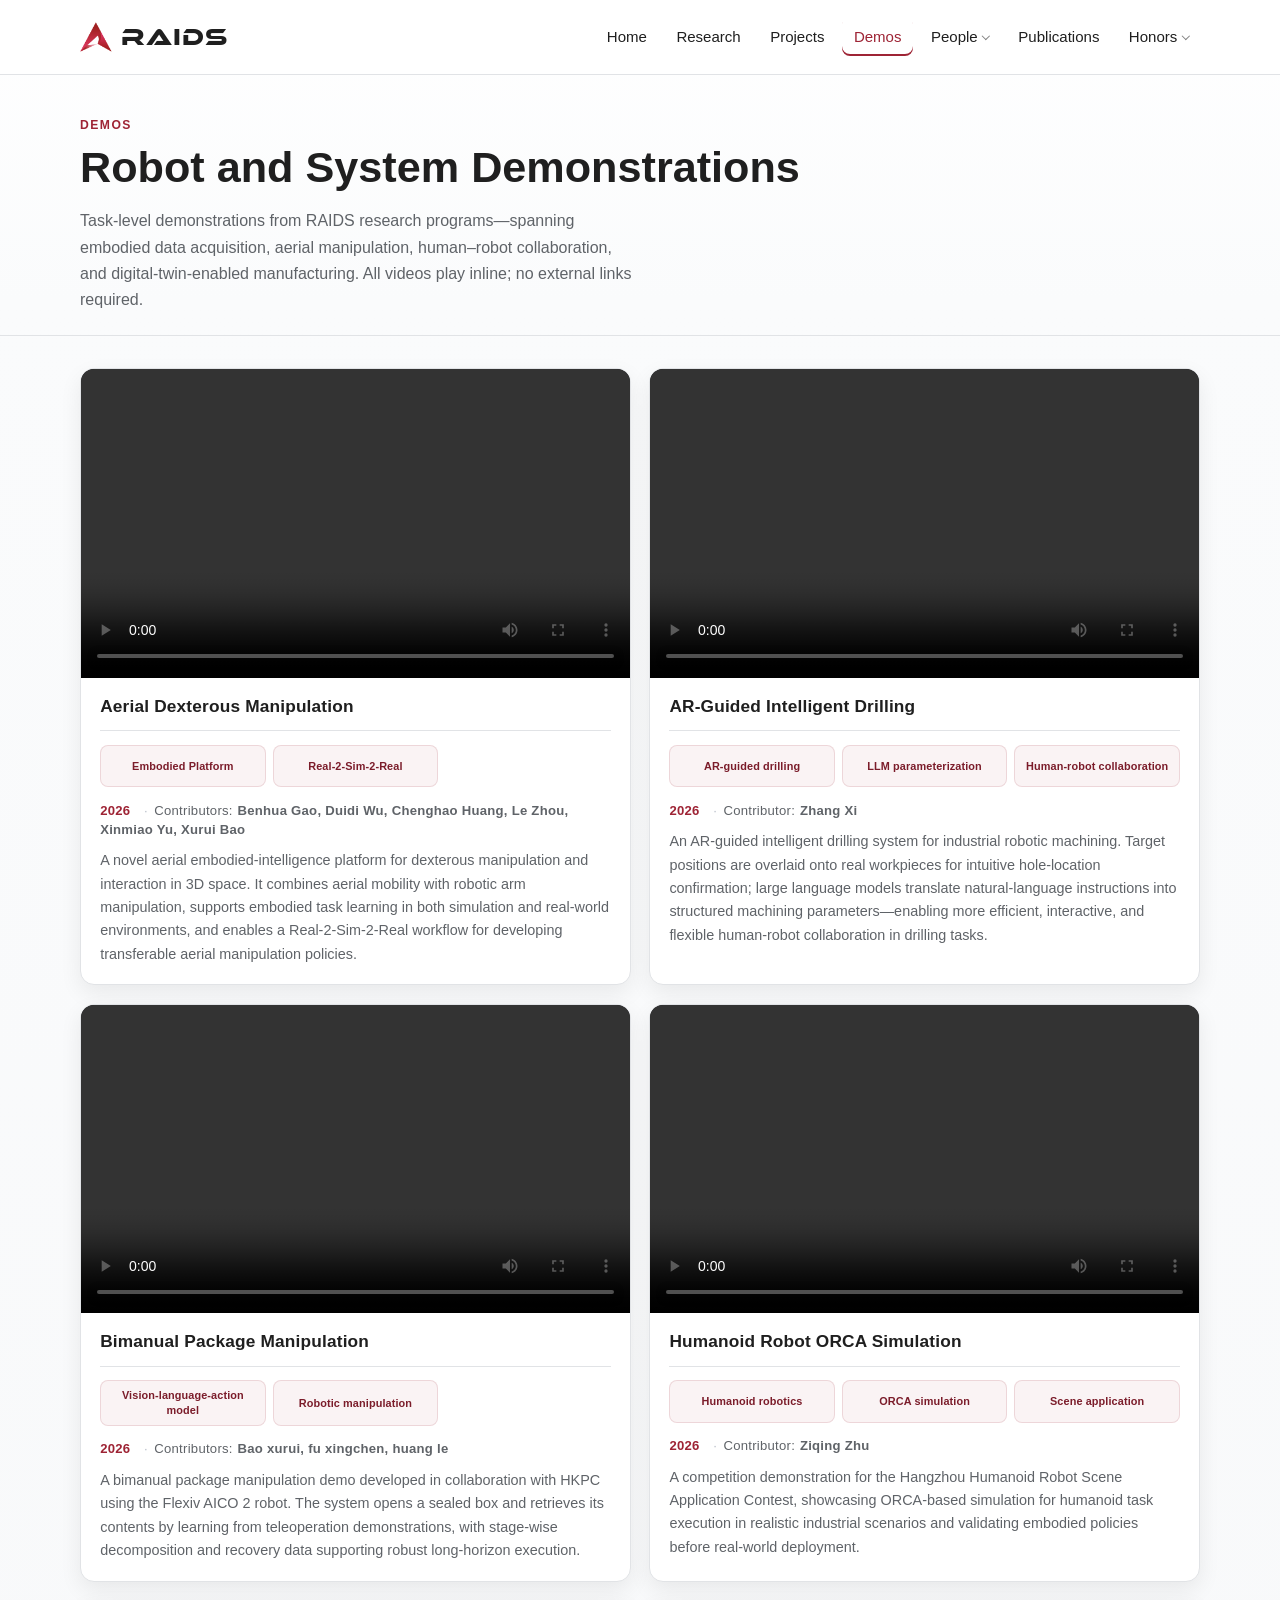
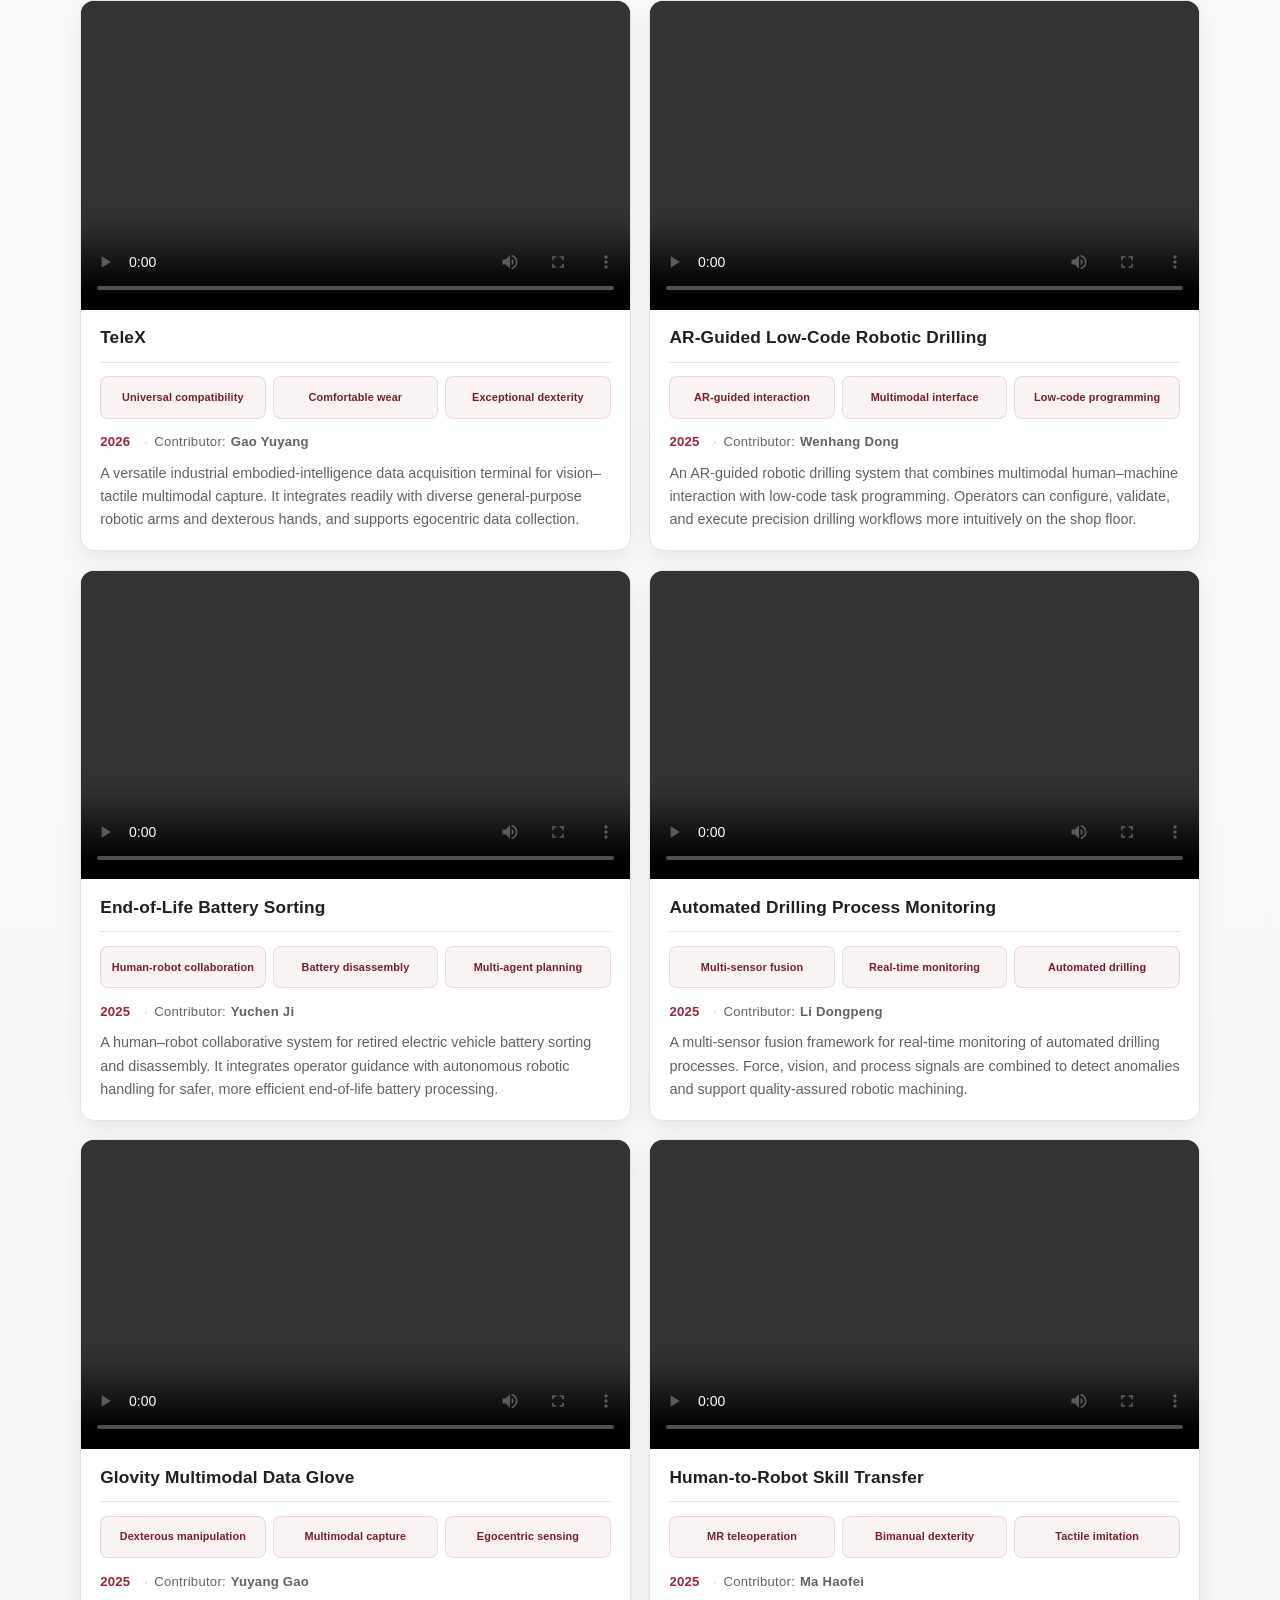
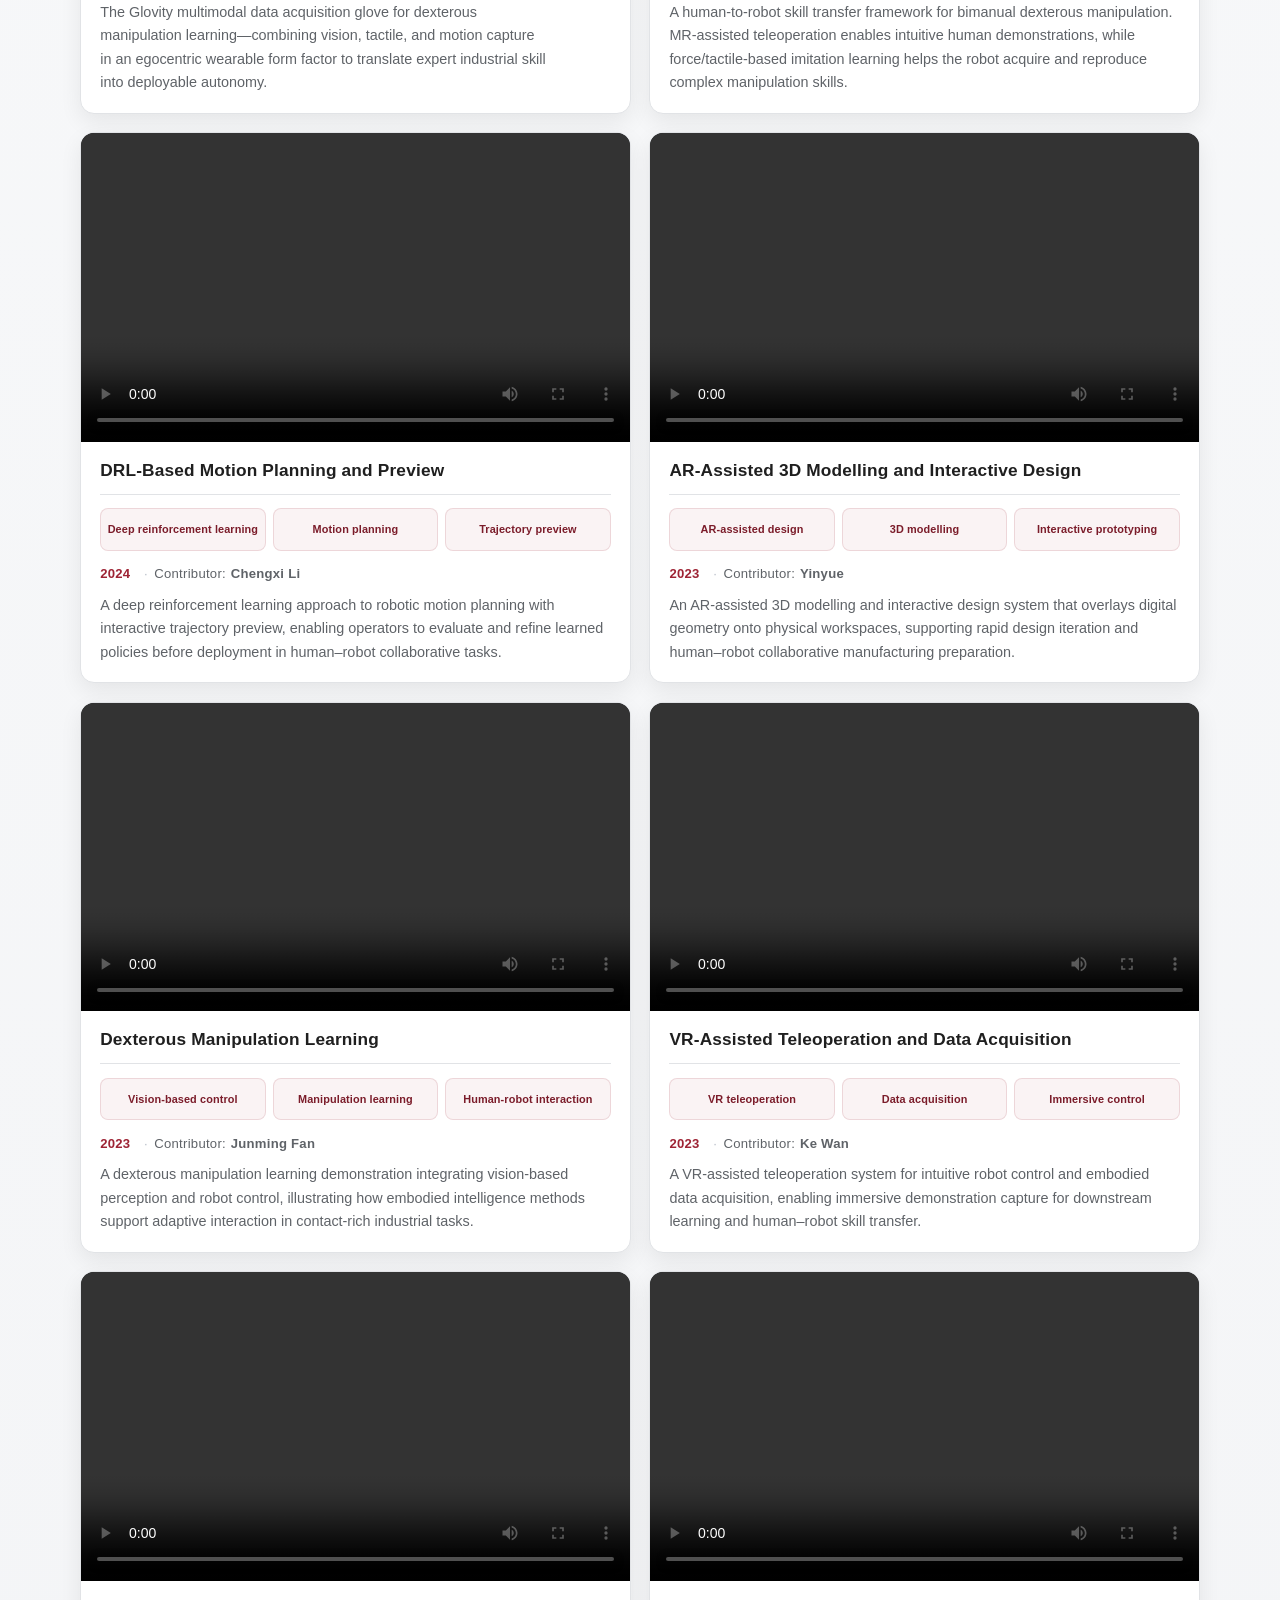
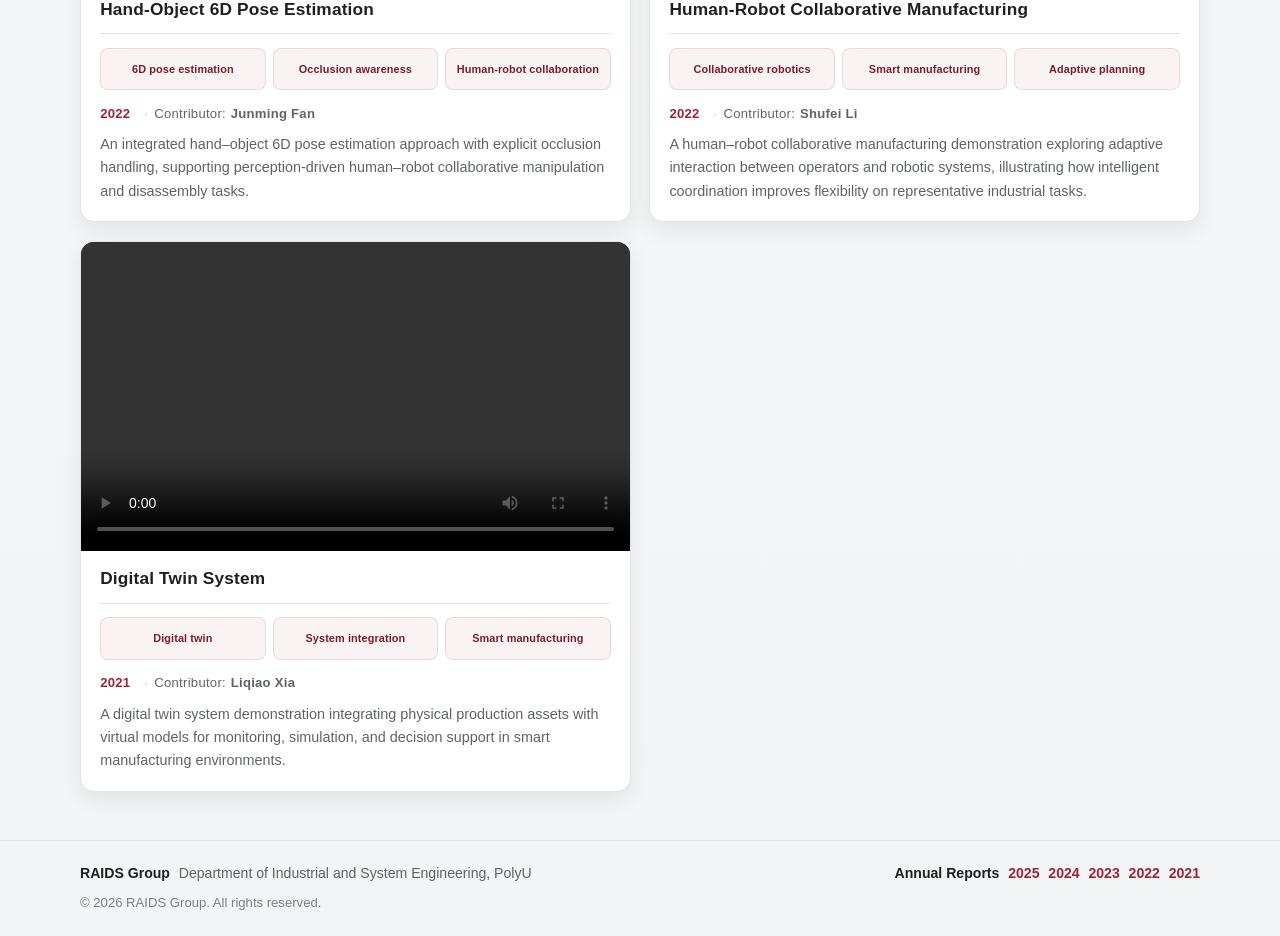
==== commit f7a911b3: "Expand demos gallery with compressed research videos and unified naming. Add 17 web-ready demo video" ====
--- a/demos.html
+++ b/demos.html
@@ -51,9 +51,9 @@
         <p class="eyebrow">Demos</p>
         <h1 class="page-title">Robot and System Demonstrations</h1>
         <p class="section-lead">
-          Task-level demonstrations from RAIDS research programs—covering embodied data acquisition,
-          aerial dexterous manipulation, and human-to-robot skill transfer. All videos play inline;
-          no external links required.
+          Task-level demonstrations from RAIDS research programs—spanning embodied data acquisition,
+          aerial manipulation, human–robot collaboration, and digital-twin-enabled manufacturing.
+          All videos play inline; no external links required.
         </p>
       </div>
     </section>
@@ -67,8 +67,124 @@
                 controls
                 preload="metadata"
                 playsinline
+                title="Aerial Dexterous Manipulation demonstration">
+                <source src="assets/media/compressed/2026_aero-manipulate_gao-benhua.mp4" type="video/mp4">
+                Your browser does not support embedded video playback.
+              </video>
+            </div>
+            <div class="demo-card-body">
+              <header class="demo-card-head">
+                <h3>Aerial Dexterous Manipulation</h3>
+              </header>
+              <ul class="demo-features" aria-label="Aerial Dexterous Manipulation key features">
+                <li>Embodied Platform</li>
+                <li>Real-2-Sim-2-Real</li>
+              </ul>
+              <p class="demo-card-meta"><time datetime="2026">2026</time><span class="demo-card-meta-sep" aria-hidden="true">·</span><span class="demo-card-meta-label">Contributors:</span>Benhua Gao, Duidi Wu, Chenghao Huang, Le Zhou, Xinmiao Yu, Xurui Bao</p>
+              <p class="demo-card-desc">
+                A novel aerial embodied-intelligence platform for dexterous manipulation and interaction
+                in 3D space. It combines aerial mobility with robotic arm manipulation, supports embodied
+                task learning in both simulation and real-world environments, and enables a Real-2-Sim-2-Real
+                workflow for developing transferable aerial manipulation&nbsp;policies.
+              </p>
+            </div>
+          </article>
+
+          <article class="demo-card">
+            <div class="demo-video-wrap">
+              <video
+                controls
+                preload="metadata"
+                playsinline
+                title="AR-guided intelligent drilling demonstration">
+                <source src="assets/media/compressed/2026_cooland_zhang-xi.mp4" type="video/mp4">
+                Your browser does not support embedded video playback.
+              </video>
+            </div>
+            <div class="demo-card-body">
+              <header class="demo-card-head">
+                <h3>AR-Guided Intelligent Drilling</h3>
+              </header>
+              <ul class="demo-features" aria-label="AR-Guided Intelligent Drilling key features">
+                <li>AR-guided drilling</li>
+                <li>LLM parameterization</li>
+                <li>Human-robot collaboration</li>
+              </ul>
+              <p class="demo-card-meta"><time datetime="2026">2026</time><span class="demo-card-meta-sep" aria-hidden="true">·</span><span class="demo-card-meta-label">Contributor:</span>Zhang Xi</p>
+              <p class="demo-card-desc">
+                An AR-guided intelligent drilling system for industrial robotic machining. Target positions
+                are overlaid onto real workpieces for intuitive hole-location confirmation; large language
+                models translate natural-language instructions into structured machining parameters—enabling
+                more efficient, interactive, and flexible human-robot collaboration in drilling&nbsp;tasks.
+              </p>
+            </div>
+          </article>
+
+          <article class="demo-card">
+            <div class="demo-video-wrap">
+              <video
+                controls
+                preload="metadata"
+                playsinline
+                title="HKPC bimanual package manipulation demonstration">
+                <source src="assets/media/compressed/2026_hkpc_bao-xurui.mp4" type="video/mp4">
+                Your browser does not support embedded video playback.
+              </video>
+            </div>
+            <div class="demo-card-body">
+              <header class="demo-card-head">
+                <h3>Bimanual Package Manipulation</h3>
+              </header>
+              <ul class="demo-features" aria-label="Bimanual Package Manipulation key features">
+                <li>Vision-language-action model</li>
+                <li>Robotic manipulation</li>
+              </ul>
+              <p class="demo-card-meta"><time datetime="2026">2026</time><span class="demo-card-meta-sep" aria-hidden="true">·</span><span class="demo-card-meta-label">Contributors:</span>Bao xurui, fu xingchen, huang le</p>
+              <p class="demo-card-desc">
+                A bimanual package manipulation demo developed in collaboration with HKPC using the Flexiv AICO 2 robot.
+                The system opens a sealed box and retrieves its contents by learning from teleoperation demonstrations,
+                with stage-wise decomposition and recovery data supporting robust long-horizon&nbsp;execution.
+              </p>
+            </div>
+          </article>
+
+          <article class="demo-card">
+            <div class="demo-video-wrap">
+              <video
+                controls
+                preload="metadata"
+                playsinline
+                title="Hangzhou Humanoid Robot ORCA simulation demonstration">
+                <source src="assets/media/compressed/2026_orca-simulation_ziqing-zhu.mp4" type="video/mp4">
+                Your browser does not support embedded video playback.
+              </video>
+            </div>
+            <div class="demo-card-body">
+              <header class="demo-card-head">
+                <h3>Humanoid Robot ORCA Simulation</h3>
+              </header>
+              <ul class="demo-features" aria-label="Humanoid Robot ORCA Simulation key features">
+                <li>Humanoid robotics</li>
+                <li>ORCA simulation</li>
+                <li>Scene application</li>
+              </ul>
+              <p class="demo-card-meta"><time datetime="2026">2026</time><span class="demo-card-meta-sep" aria-hidden="true">·</span><span class="demo-card-meta-label">Contributor:</span>Ziqing Zhu</p>
+              <p class="demo-card-desc">
+                A competition demonstration for the Hangzhou Humanoid Robot Scene Application Contest,
+                showcasing ORCA-based simulation for humanoid task execution in realistic industrial
+                scenarios and validating embodied policies before real-world&nbsp;deployment.
+              </p>
+            </div>
+          </article>
+
+          <article class="demo-card">
+            <div class="demo-video-wrap">
+              <video
+                controls
+                preload="metadata"
+                playsinline
                 title="TeleX data acquisition terminal demonstration">
-                <source src="assets/media/compressed/telex.mp4" type="video/mp4">
+                <source src="assets/media/compressed/2026_telex_gao-yuyang.mp4" type="video/mp4">
                 Your browser does not support embedded video playback.
               </video>
             </div>
@@ -81,6 +197,7 @@
                 <li>Comfortable wear</li>
                 <li>Exceptional dexterity</li>
               </ul>
+              <p class="demo-card-meta"><time datetime="2026">2026</time><span class="demo-card-meta-sep" aria-hidden="true">·</span><span class="demo-card-meta-label">Contributor:</span>Gao Yuyang</p>
               <p class="demo-card-desc">
                 A versatile industrial embodied-intelligence data acquisition terminal for vision–tactile
                 multimodal capture. It integrates readily with diverse general-purpose robotic arms and
@@ -95,24 +212,112 @@
                 controls
                 preload="metadata"
                 playsinline
-                title="Aerial Dexterous Manipulation demonstration">
-                <source src="assets/media/compressed/aero-manipulate.mp4" type="video/mp4">
-                Your browser does not support embedded video playback.
-              </video>
-            </div>
-            <div class="demo-card-body">
-              <header class="demo-card-head">
-                <h3>Aerial Dexterous Manipulation</h3>
-              </header>
-              <ul class="demo-features" aria-label="Aerial Dexterous Manipulation key features">
-                <li>Embodied Platform</li>
-                <li>Real-2-Sim-2-Real</li>
-              </ul>
-              <p class="demo-card-desc">
-                A novel aerial embodied-intelligence platform for dexterous manipulation and interaction
-                in 3D space. It combines aerial mobility with robotic arm manipulation, supports embodied
-                task learning in both simulation and real-world environments, and enables a Real-2-Sim-2-Real
-                workflow for developing transferable aerial manipulation&nbsp;policies.
+                title="AR-guided low-code robotic drilling demonstration">
+                <source src="assets/media/compressed/2025_ar-guided-drilling_wenhang-dong.mp4" type="video/mp4">
+                Your browser does not support embedded video playback.
+              </video>
+            </div>
+            <div class="demo-card-body">
+              <header class="demo-card-head">
+                <h3>AR-Guided Low-Code Robotic Drilling</h3>
+              </header>
+              <ul class="demo-features" aria-label="AR-Guided Low-Code Robotic Drilling key features">
+                <li>AR-guided interaction</li>
+                <li>Multimodal interface</li>
+                <li>Low-code programming</li>
+              </ul>
+              <p class="demo-card-meta"><time datetime="2025">2025</time><span class="demo-card-meta-sep" aria-hidden="true">·</span><span class="demo-card-meta-label">Contributor:</span>Wenhang Dong</p>
+              <p class="demo-card-desc">
+                An AR-guided robotic drilling system that combines multimodal human–machine interaction
+                with low-code task programming. Operators can configure, validate, and execute precision
+                drilling workflows more intuitively on the shop&nbsp;floor.
+              </p>
+            </div>
+          </article>
+
+          <article class="demo-card">
+            <div class="demo-video-wrap">
+              <video
+                controls
+                preload="metadata"
+                playsinline
+                title="End-of-life battery sorting human-robot collaboration demonstration">
+                <source src="assets/media/compressed/2025_battery-sorting_yuchen-ji.mp4" type="video/mp4">
+                Your browser does not support embedded video playback.
+              </video>
+            </div>
+            <div class="demo-card-body">
+              <header class="demo-card-head">
+                <h3>End-of-Life Battery Sorting</h3>
+              </header>
+              <ul class="demo-features" aria-label="End-of-Life Battery Sorting key features">
+                <li>Human-robot collaboration</li>
+                <li>Battery disassembly</li>
+                <li>Multi-agent planning</li>
+              </ul>
+              <p class="demo-card-meta"><time datetime="2025">2025</time><span class="demo-card-meta-sep" aria-hidden="true">·</span><span class="demo-card-meta-label">Contributor:</span>Yuchen Ji</p>
+              <p class="demo-card-desc">
+                A human–robot collaborative system for retired electric vehicle battery sorting and disassembly.
+                It integrates operator guidance with autonomous robotic handling for safer, more efficient
+                end-of-life battery&nbsp;processing.
+              </p>
+            </div>
+          </article>
+
+          <article class="demo-card">
+            <div class="demo-video-wrap">
+              <video
+                controls
+                preload="metadata"
+                playsinline
+                title="Automated drilling process monitoring demonstration">
+                <source src="assets/media/compressed/2025_drilling-monitoring_li-dongpeng.mp4" type="video/mp4">
+                Your browser does not support embedded video playback.
+              </video>
+            </div>
+            <div class="demo-card-body">
+              <header class="demo-card-head">
+                <h3>Automated Drilling Process Monitoring</h3>
+              </header>
+              <ul class="demo-features" aria-label="Automated Drilling Process Monitoring key features">
+                <li>Multi-sensor fusion</li>
+                <li>Real-time monitoring</li>
+                <li>Automated drilling</li>
+              </ul>
+              <p class="demo-card-meta"><time datetime="2025">2025</time><span class="demo-card-meta-sep" aria-hidden="true">·</span><span class="demo-card-meta-label">Contributor:</span>Li Dongpeng</p>
+              <p class="demo-card-desc">
+                A multi-sensor fusion framework for real-time monitoring of automated drilling processes.
+                Force, vision, and process signals are combined to detect anomalies and support quality-assured
+                robotic&nbsp;machining.
+              </p>
+            </div>
+          </article>
+
+          <article class="demo-card">
+            <div class="demo-video-wrap">
+              <video
+                controls
+                preload="metadata"
+                playsinline
+                title="Glovity multimodal data glove demonstration">
+                <source src="assets/media/compressed/2025_glovity_yuyang-gao.mp4" type="video/mp4">
+                Your browser does not support embedded video playback.
+              </video>
+            </div>
+            <div class="demo-card-body">
+              <header class="demo-card-head">
+                <h3>Glovity Multimodal Data Glove</h3>
+              </header>
+              <ul class="demo-features" aria-label="Glovity Multimodal Data Glove key features">
+                <li>Dexterous manipulation</li>
+                <li>Multimodal capture</li>
+                <li>Egocentric sensing</li>
+              </ul>
+              <p class="demo-card-meta"><time datetime="2025">2025</time><span class="demo-card-meta-sep" aria-hidden="true">·</span><span class="demo-card-meta-label">Contributor:</span>Yuyang Gao</p>
+              <p class="demo-card-desc">
+                The Glovity multimodal data acquisition glove for dexterous manipulation learning—combining
+                vision, tactile, and motion capture in an egocentric wearable form factor to translate expert
+                industrial skill into deployable&nbsp;autonomy.
               </p>
             </div>
           </article>
@@ -124,7 +329,7 @@
                 preload="metadata"
                 playsinline
                 title="Human-to-Robot Skill Transfer demonstration">
-                <source src="assets/media/compressed/tele-realman.mp4" type="video/mp4">
+                <source src="assets/media/compressed/2025_tele-realman_ma-haofei.mp4" type="video/mp4">
                 Your browser does not support embedded video playback.
               </video>
             </div>
@@ -137,6 +342,7 @@
                 <li>Bimanual dexterity</li>
                 <li>Tactile imitation</li>
               </ul>
+              <p class="demo-card-meta"><time datetime="2025">2025</time><span class="demo-card-meta-sep" aria-hidden="true">·</span><span class="demo-card-meta-label">Contributor:</span>Ma Haofei</p>
               <p class="demo-card-desc">
                 A human-to-robot skill transfer framework for bimanual dexterous manipulation.
                 MR-assisted teleoperation enables intuitive human demonstrations, while force/tactile-based
@@ -151,69 +357,197 @@
                 controls
                 preload="metadata"
                 playsinline
-                title="AR-guided intelligent drilling demonstration">
-                <source src="assets/media/compressed/cooland.mp4" type="video/mp4">
-                Your browser does not support embedded video playback.
-              </video>
-            </div>
-            <div class="demo-card-body">
-              <header class="demo-card-head">
-                <h3>AR-Guided Intelligent Drilling</h3>
-              </header>
-              <ul class="demo-features" aria-label="AR-Guided Intelligent Drilling key features">
-                <li>AR-guided drilling</li>
-                <li>LLM parameterization</li>
+                title="DRL-based motion planning and preview demonstration">
+                <source src="assets/media/compressed/2024_drl-motion-planning_chengxi-li.mp4" type="video/mp4">
+                Your browser does not support embedded video playback.
+              </video>
+            </div>
+            <div class="demo-card-body">
+              <header class="demo-card-head">
+                <h3>DRL-Based Motion Planning and Preview</h3>
+              </header>
+              <ul class="demo-features" aria-label="DRL-Based Motion Planning and Preview key features">
+                <li>Deep reinforcement learning</li>
+                <li>Motion planning</li>
+                <li>Trajectory preview</li>
+              </ul>
+              <p class="demo-card-meta"><time datetime="2024">2024</time><span class="demo-card-meta-sep" aria-hidden="true">·</span><span class="demo-card-meta-label">Contributor:</span>Chengxi Li</p>
+              <p class="demo-card-desc">
+                A deep reinforcement learning approach to robotic motion planning with interactive trajectory
+                preview, enabling operators to evaluate and refine learned policies before deployment in
+                human–robot collaborative&nbsp;tasks.
+              </p>
+            </div>
+          </article>
+
+          <article class="demo-card">
+            <div class="demo-video-wrap">
+              <video
+                controls
+                preload="metadata"
+                playsinline
+                title="AR-assisted 3D modelling and interactive design demonstration">
+                <source src="assets/media/compressed/2023_ar-assisted-3d-modelling_yinyue.mp4" type="video/mp4">
+                Your browser does not support embedded video playback.
+              </video>
+            </div>
+            <div class="demo-card-body">
+              <header class="demo-card-head">
+                <h3>AR-Assisted 3D Modelling and Interactive Design</h3>
+              </header>
+              <ul class="demo-features" aria-label="AR-Assisted 3D Modelling and Interactive Design key features">
+                <li>AR-assisted design</li>
+                <li>3D modelling</li>
+                <li>Interactive prototyping</li>
+              </ul>
+              <p class="demo-card-meta"><time datetime="2023">2023</time><span class="demo-card-meta-sep" aria-hidden="true">·</span><span class="demo-card-meta-label">Contributor:</span>Yinyue</p>
+              <p class="demo-card-desc">
+                An AR-assisted 3D modelling and interactive design system that overlays digital geometry
+                onto physical workspaces, supporting rapid design iteration and human–robot collaborative
+                manufacturing&nbsp;preparation.
+              </p>
+            </div>
+          </article>
+
+          <article class="demo-card">
+            <div class="demo-video-wrap">
+              <video
+                controls
+                preload="metadata"
+                playsinline
+                title="Dexterous manipulation learning demonstration">
+                <source src="assets/media/compressed/2023_junming_junming-fan.mp4" type="video/mp4">
+                Your browser does not support embedded video playback.
+              </video>
+            </div>
+            <div class="demo-card-body">
+              <header class="demo-card-head">
+                <h3>Dexterous Manipulation Learning</h3>
+              </header>
+              <ul class="demo-features" aria-label="Dexterous Manipulation Learning key features">
+                <li>Vision-based control</li>
+                <li>Manipulation learning</li>
+                <li>Human-robot interaction</li>
+              </ul>
+              <p class="demo-card-meta"><time datetime="2023">2023</time><span class="demo-card-meta-sep" aria-hidden="true">·</span><span class="demo-card-meta-label">Contributor:</span>Junming Fan</p>
+              <p class="demo-card-desc">
+                A dexterous manipulation learning demonstration integrating vision-based perception and
+                robot control, illustrating how embodied intelligence methods support adaptive interaction
+                in contact-rich industrial&nbsp;tasks.
+              </p>
+            </div>
+          </article>
+
+          <article class="demo-card">
+            <div class="demo-video-wrap">
+              <video
+                controls
+                preload="metadata"
+                playsinline
+                title="VR-assisted teleoperation and data acquisition demonstration">
+                <source src="assets/media/compressed/2023_vr-assisted-teleoperation_ke-wan.mp4" type="video/mp4">
+                Your browser does not support embedded video playback.
+              </video>
+            </div>
+            <div class="demo-card-body">
+              <header class="demo-card-head">
+                <h3>VR-Assisted Teleoperation and Data Acquisition</h3>
+              </header>
+              <ul class="demo-features" aria-label="VR-Assisted Teleoperation and Data Acquisition key features">
+                <li>VR teleoperation</li>
+                <li>Data acquisition</li>
+                <li>Immersive control</li>
+              </ul>
+              <p class="demo-card-meta"><time datetime="2023">2023</time><span class="demo-card-meta-sep" aria-hidden="true">·</span><span class="demo-card-meta-label">Contributor:</span>Ke Wan</p>
+              <p class="demo-card-desc">
+                A VR-assisted teleoperation system for intuitive robot control and embodied data acquisition,
+                enabling immersive demonstration capture for downstream learning and human–robot skill&nbsp;transfer.
+              </p>
+            </div>
+          </article>
+
+          <article class="demo-card">
+            <div class="demo-video-wrap">
+              <video
+                controls
+                preload="metadata"
+                playsinline
+                title="Hand-object 6D pose estimation demonstration">
+                <source src="assets/media/compressed/2022_hand-object-6d-pose_junming-fan.mp4" type="video/mp4">
+                Your browser does not support embedded video playback.
+              </video>
+            </div>
+            <div class="demo-card-body">
+              <header class="demo-card-head">
+                <h3>Hand-Object 6D Pose Estimation</h3>
+              </header>
+              <ul class="demo-features" aria-label="Hand-Object 6D Pose Estimation key features">
+                <li>6D pose estimation</li>
+                <li>Occlusion awareness</li>
                 <li>Human-robot collaboration</li>
               </ul>
-              <p class="demo-card-desc">
-                An AR-guided intelligent drilling system for industrial robotic machining. Target positions
-                are overlaid onto real workpieces for intuitive hole-location confirmation; large language
-                models translate natural-language instructions into structured machining parameters—enabling
-                more efficient, interactive, and flexible human-robot collaboration in drilling&nbsp;tasks.
-              </p>
-            </div>
-          </article>
-
-          <article class="demo-card">
-            <div class="demo-video-wrap">
-              <video
-                controls
-                preload="metadata"
-                playsinline
-                title="HKPC bimanual package manipulation demonstration">
-                <source src="assets/media/compressed/hkpc.mp4" type="video/mp4">
-                Your browser does not support embedded video playback.
-              </video>
-            </div>
-            <div class="demo-card-body">
-              <header class="demo-card-head">
-                <h3>Bimanual Package Manipulation</h3>
-              </header>
-              <ul class="demo-features" aria-label="Bimanual Package Manipulation key features">
-                <li>Vision-language-action model</li>
-                <li>Robotic manipulation</li>
-              </ul>
-              <p class="demo-card-desc">
-                A bimanual package manipulation demo developed in collaboration with HKPC using the Flexiv AICO 2 robot.
-                The system opens a sealed box and retrieves its contents by learning from teleoperation demonstrations,
-                with stage-wise decomposition and recovery data supporting robust long-horizon&nbsp;execution.
-              </p>
-            </div>
-          </article>
-
-          <article class="demo-card demo-card--pending">
-            <div class="demo-video-wrap demo-video-wrap--pending">
-              <div class="demo-video-placeholder">
-                <span class="demo-video-placeholder-icon" aria-hidden="true"></span>
-                <span class="demo-video-placeholder-label">Video coming soon</span>
-              </div>
-            </div>
-            <div class="demo-card-body">
-              <header class="demo-card-head">
-                <h3>Upcoming Demonstration</h3>
-                <span class="research-badge">Coming soon</span>
-              </header>
-              <p class="demo-card-desc">A new demonstration from RAIDS research programs—details forthcoming.</p>
+              <p class="demo-card-meta"><time datetime="2022">2022</time><span class="demo-card-meta-sep" aria-hidden="true">·</span><span class="demo-card-meta-label">Contributor:</span>Junming Fan</p>
+              <p class="demo-card-desc">
+                An integrated hand–object 6D pose estimation approach with explicit occlusion handling,
+                supporting perception-driven human–robot collaborative manipulation and disassembly&nbsp;tasks.
+              </p>
+            </div>
+          </article>
+
+          <article class="demo-card">
+            <div class="demo-video-wrap">
+              <video
+                controls
+                preload="metadata"
+                playsinline
+                title="Human-robot collaborative manufacturing demonstration">
+                <source src="assets/media/compressed/2022_shufei_shufei-li.mp4" type="video/mp4">
+                Your browser does not support embedded video playback.
+              </video>
+            </div>
+            <div class="demo-card-body">
+              <header class="demo-card-head">
+                <h3>Human-Robot Collaborative Manufacturing</h3>
+              </header>
+              <ul class="demo-features" aria-label="Human-Robot Collaborative Manufacturing key features">
+                <li>Collaborative robotics</li>
+                <li>Smart manufacturing</li>
+                <li>Adaptive planning</li>
+              </ul>
+              <p class="demo-card-meta"><time datetime="2022">2022</time><span class="demo-card-meta-sep" aria-hidden="true">·</span><span class="demo-card-meta-label">Contributor:</span>Shufei Li</p>
+              <p class="demo-card-desc">
+                A human–robot collaborative manufacturing demonstration exploring adaptive interaction between
+                operators and robotic systems, illustrating how intelligent coordination improves flexibility
+                on representative industrial&nbsp;tasks.
+              </p>
+            </div>
+          </article>
+
+          <article class="demo-card">
+            <div class="demo-video-wrap">
+              <video
+                controls
+                preload="metadata"
+                playsinline
+                title="Digital twin system demonstration">
+                <source src="assets/media/compressed/2021_dt-system_liqiao-xia.mp4" type="video/mp4">
+                Your browser does not support embedded video playback.
+              </video>
+            </div>
+            <div class="demo-card-body">
+              <header class="demo-card-head">
+                <h3>Digital Twin System</h3>
+              </header>
+              <ul class="demo-features" aria-label="Digital Twin System key features">
+                <li>Digital twin</li>
+                <li>System integration</li>
+                <li>Smart manufacturing</li>
+              </ul>
+              <p class="demo-card-meta"><time datetime="2021">2021</time><span class="demo-card-meta-sep" aria-hidden="true">·</span><span class="demo-card-meta-label">Contributor:</span>Liqiao Xia</p>
+              <p class="demo-card-desc">
+                A digital twin system demonstration integrating physical production assets with virtual models
+                for monitoring, simulation, and decision support in smart manufacturing&nbsp;environments.
+              </p>
             </div>
           </article>
         </div>
--- a/styles/main.css
+++ b/styles/main.css
@@ -363,7 +363,10 @@
   text-decoration: none;
 }
 
-.btn-primary {
+.btn-primary,
+.btn-primary:hover,
+.btn-primary:focus-visible,
+.btn-primary:active {
   color: #ffffff;
   background: linear-gradient(120deg, var(--accent), var(--accent-2));
 }
@@ -507,6 +510,10 @@
   border: 1px solid var(--line);
   background: #ffffff;
   box-shadow: var(--shadow);
+}
+
+.scope-figure + .scope-figure {
+  margin-top: 1rem;
 }
 
 .scope-figure img {
--- a/styles/pages/demos.css
+++ b/styles/pages/demos.css
@@ -176,3 +176,29 @@
   line-height: 1.62;
   text-wrap: pretty;
 }
+
+.demo-card-meta {
+  margin: 0 0 0.65rem;
+  color: var(--text);
+  font-size: 0.82rem;
+  font-weight: 600;
+  line-height: 1.45;
+  letter-spacing: 0.02em;
+}
+
+.demo-card-meta time {
+  color: var(--accent);
+  font-variant-numeric: tabular-nums;
+}
+
+.demo-card-meta-sep {
+  margin: 0 0.4rem;
+  color: #b8bec8;
+  font-weight: 500;
+}
+
+.demo-card-meta-label {
+  margin-right: 0.3rem;
+  color: var(--muted);
+  font-weight: 500;
+}
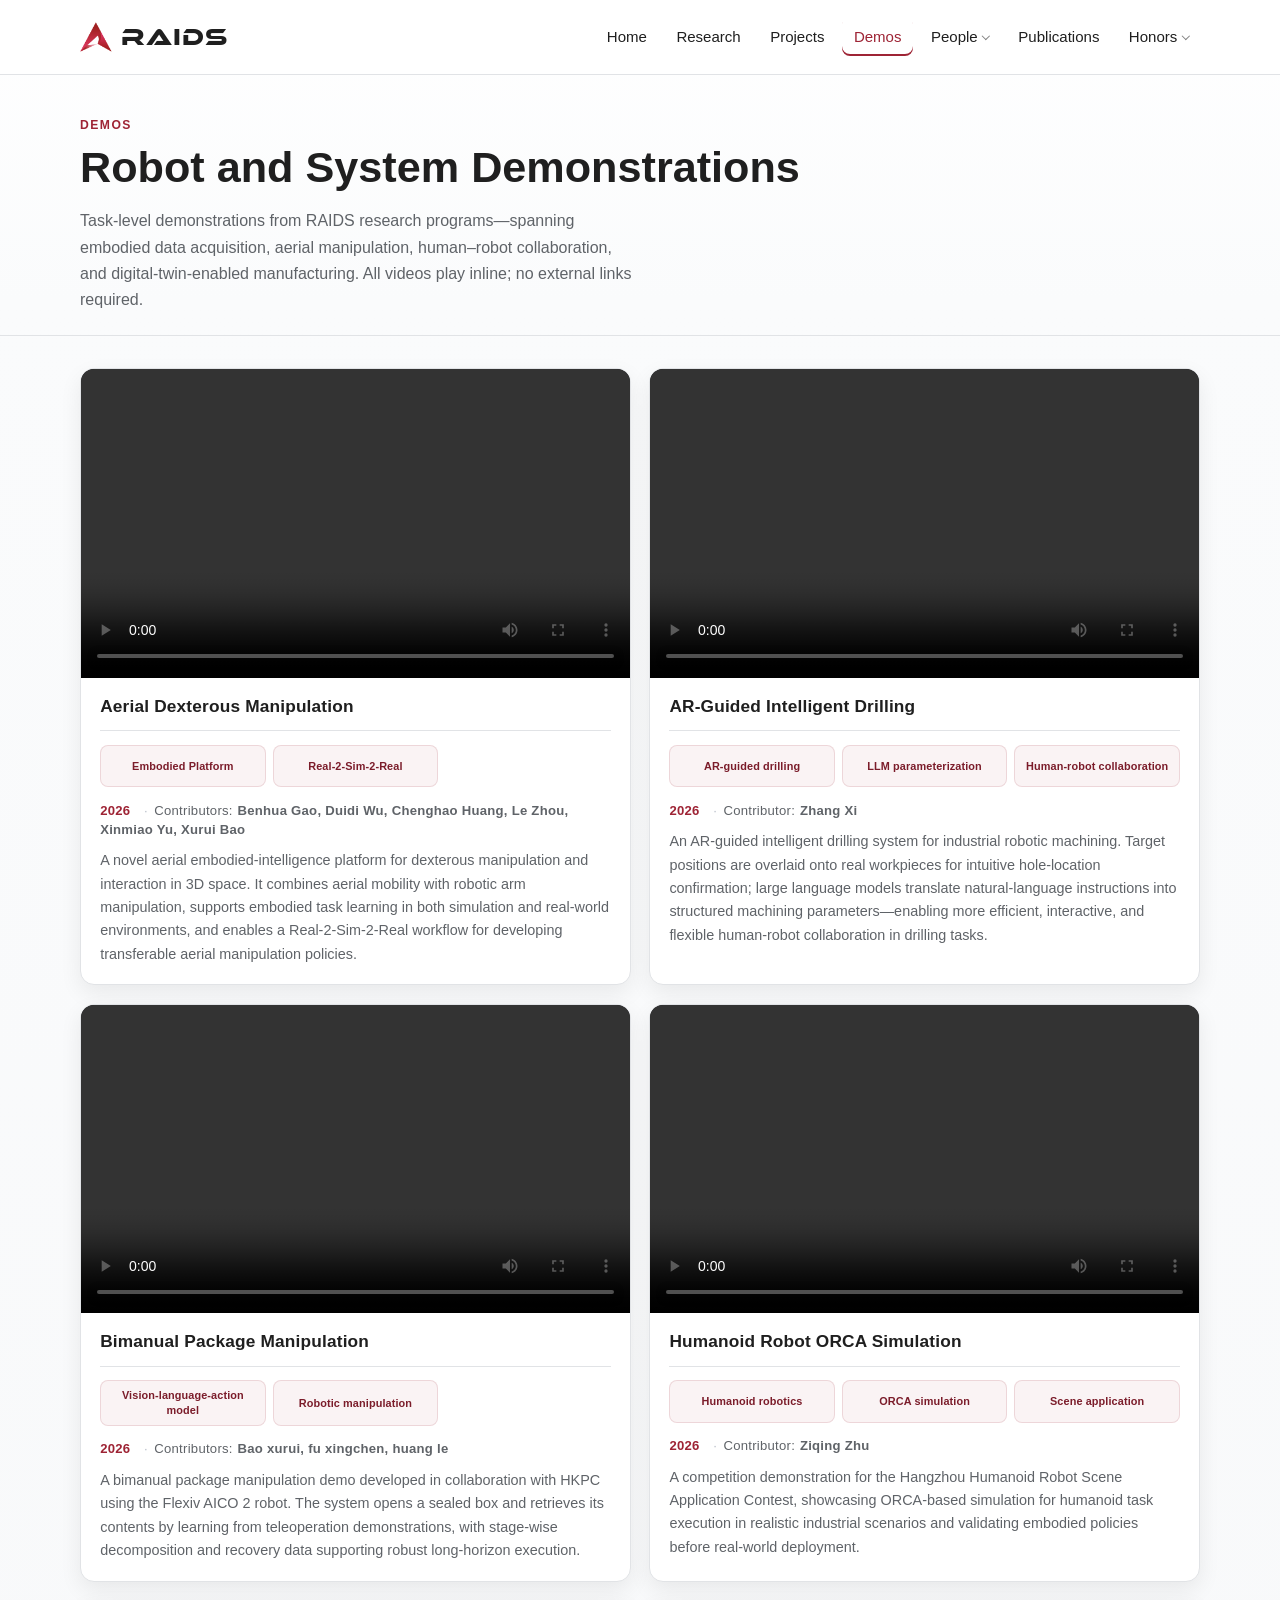
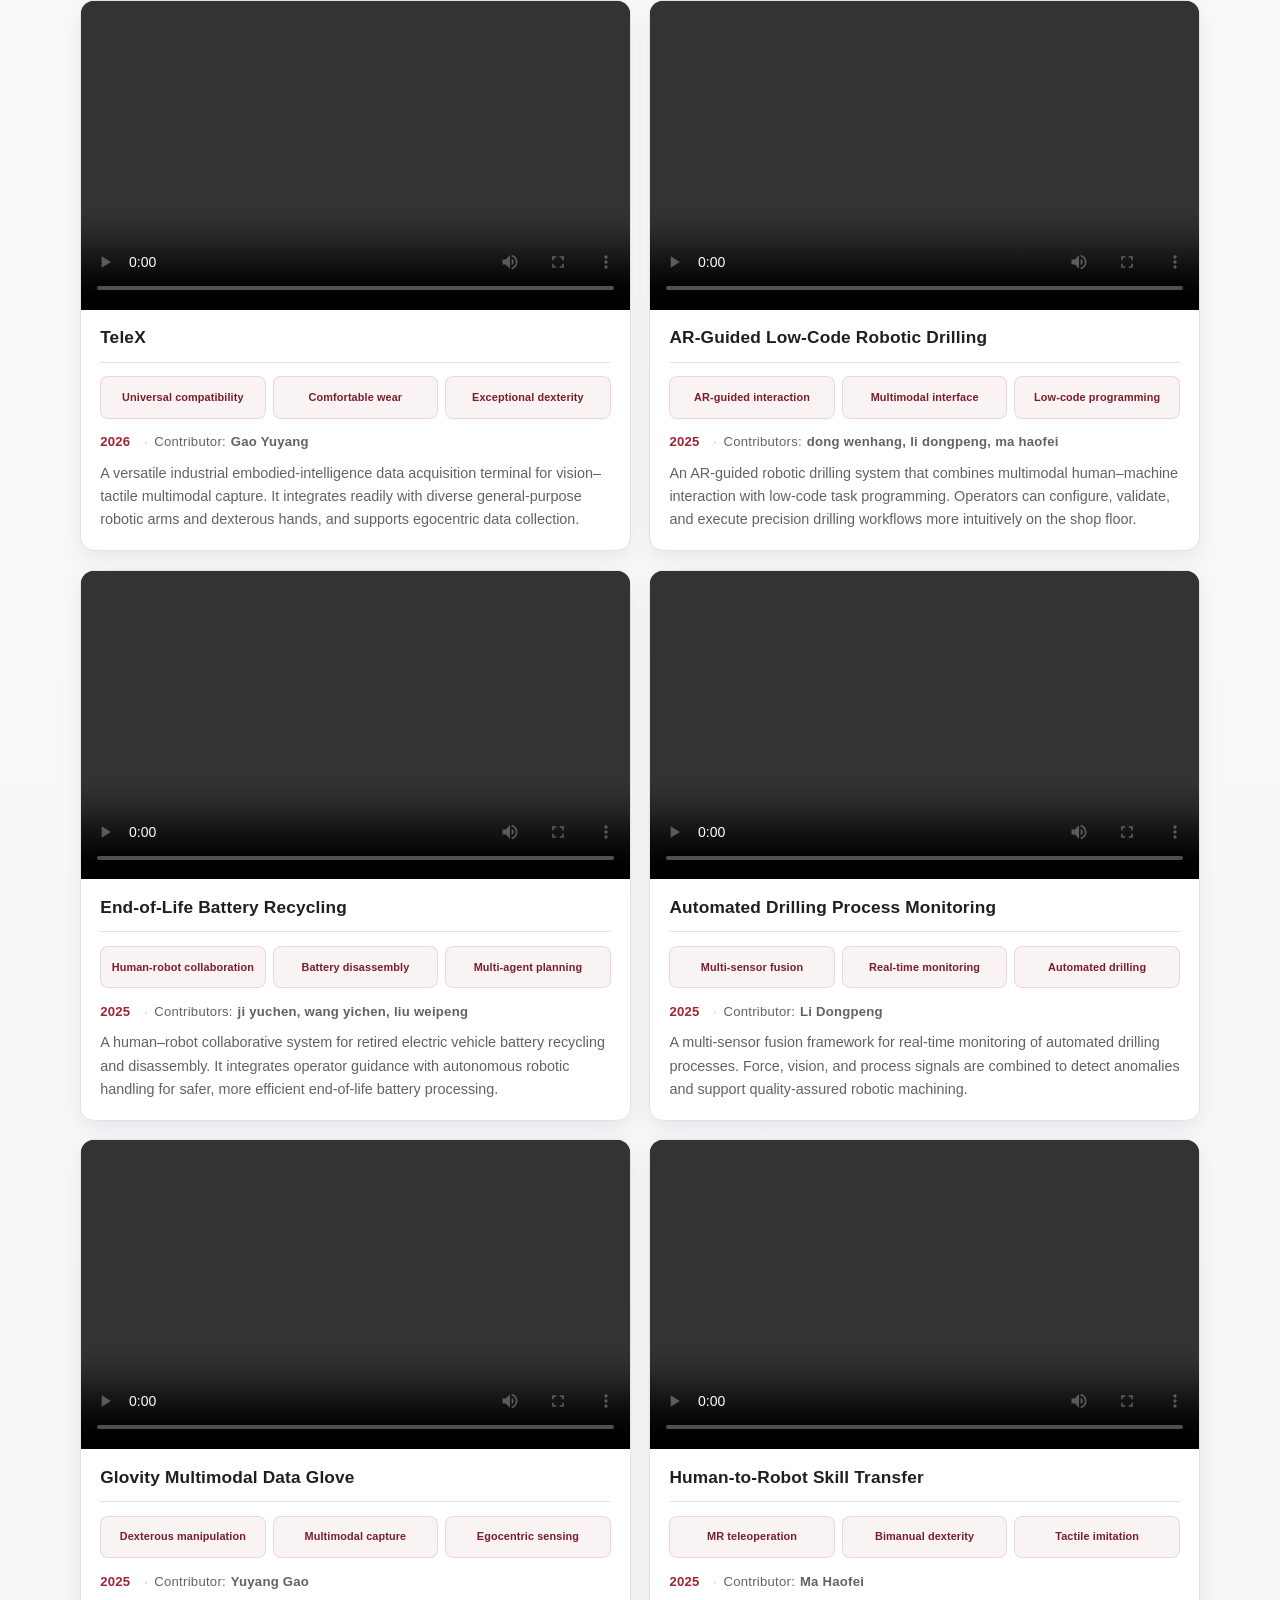
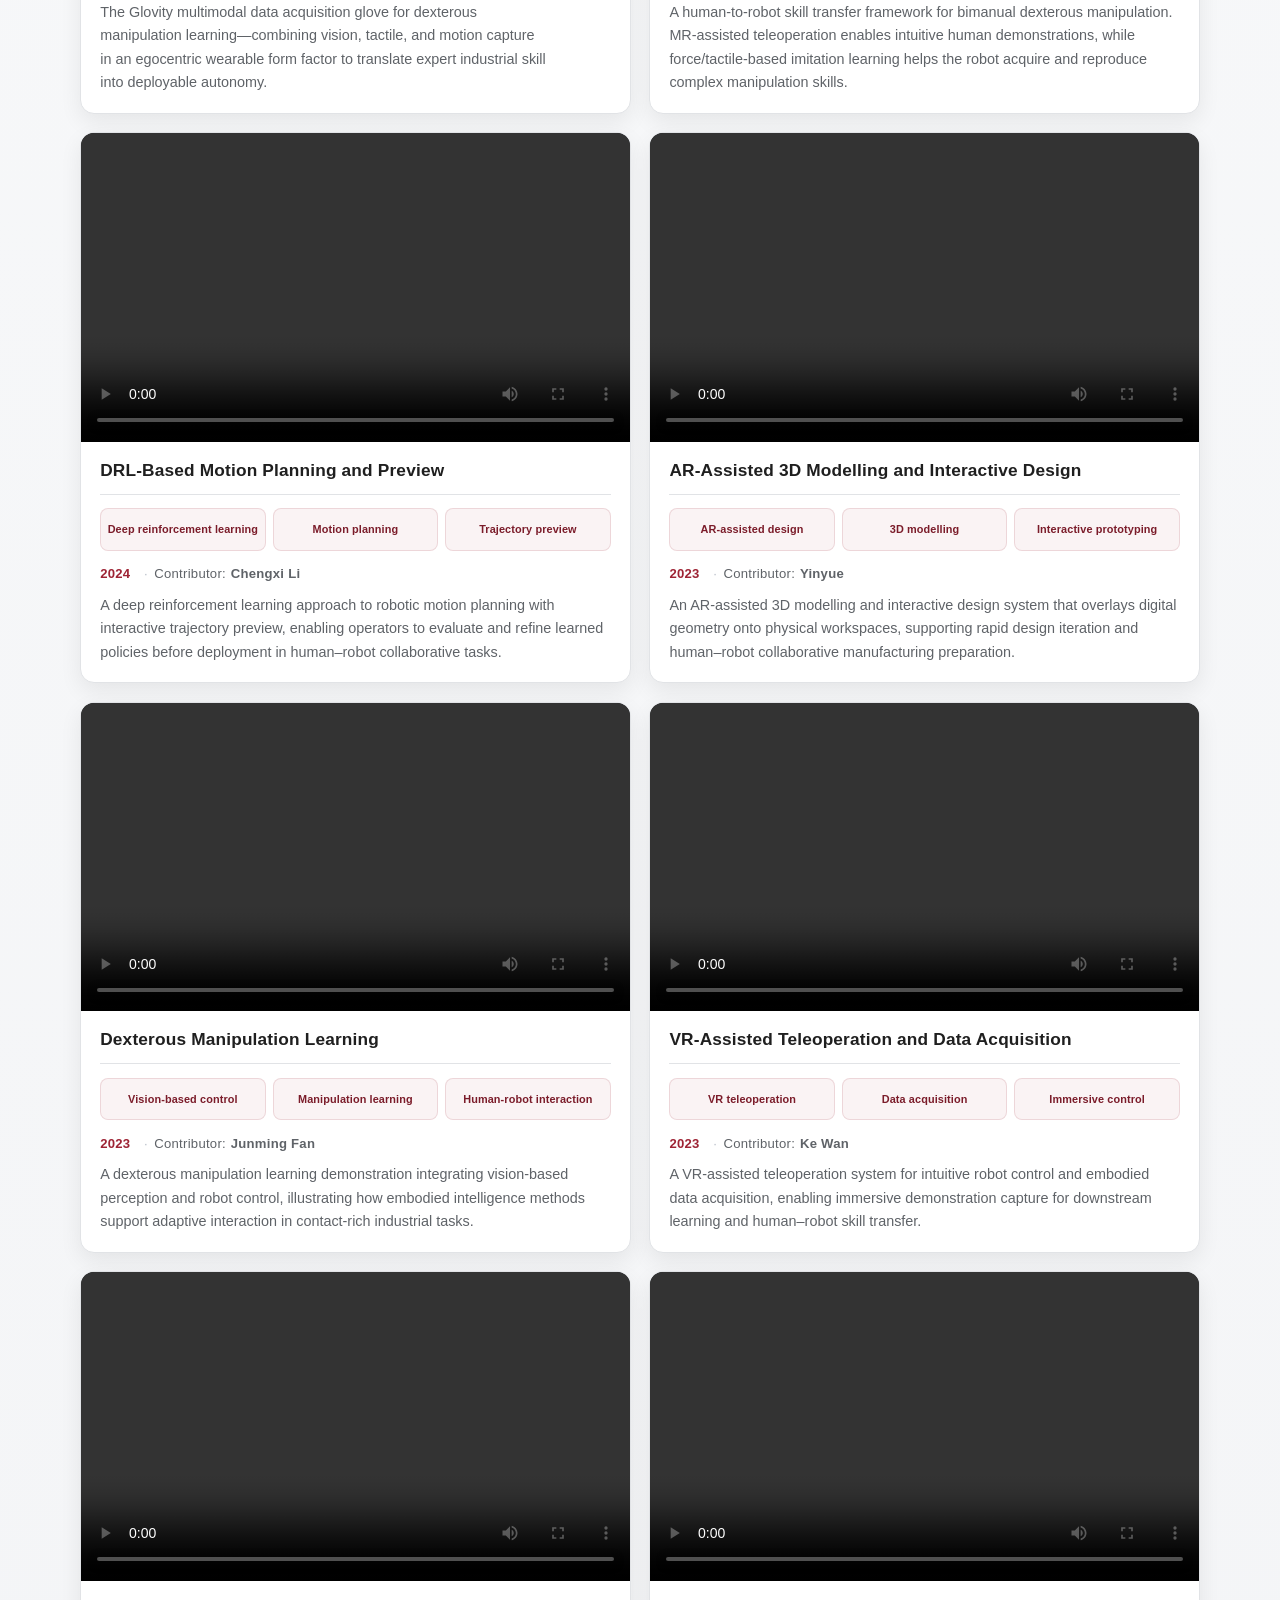
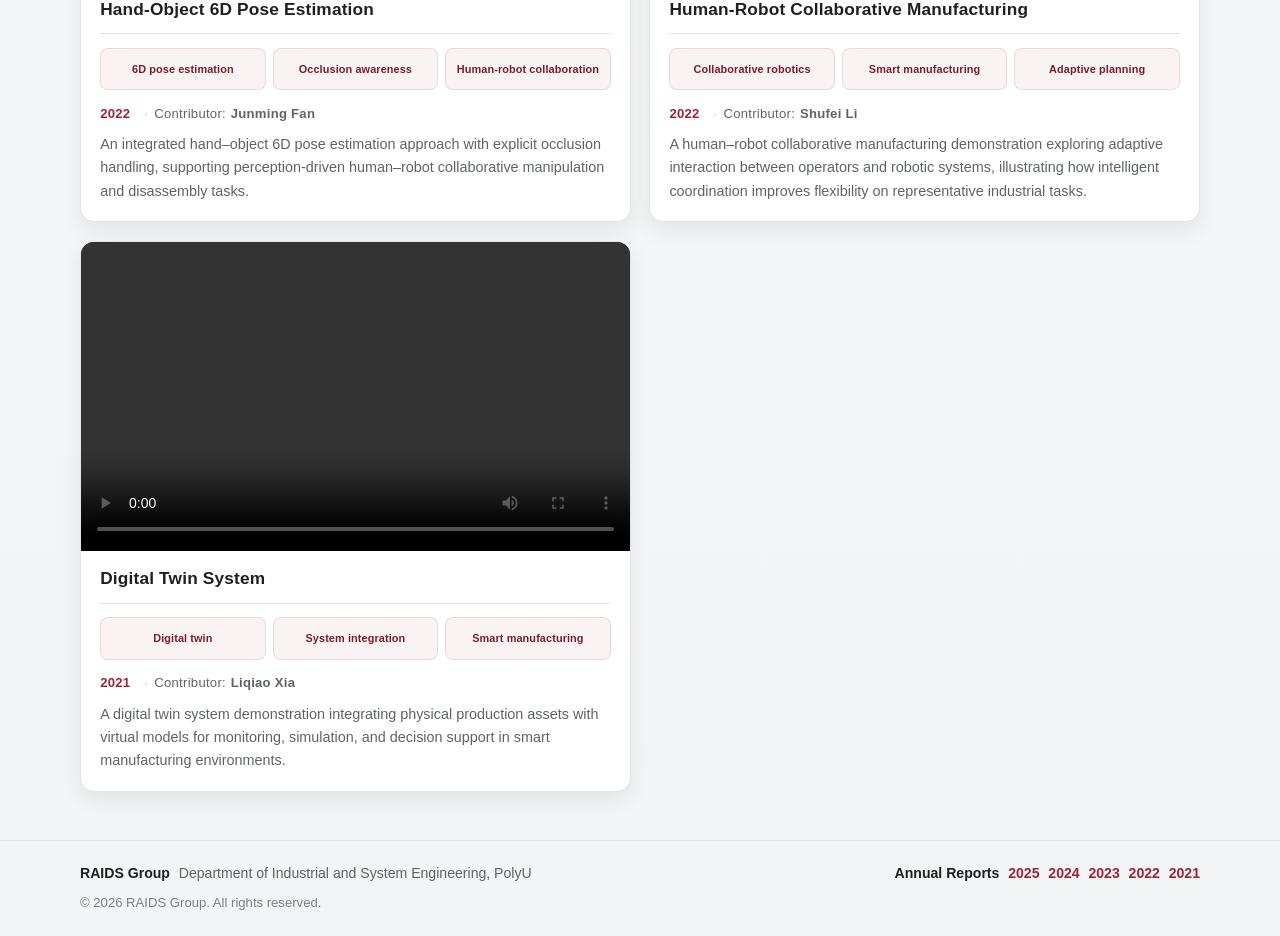
==== commit 86b67ea8: "Update demo contributor lists and battery recycling demo title. Co-authored-by: Cursor <cursoragent@" ====
--- a/demos.html
+++ b/demos.html
@@ -226,7 +226,7 @@
                 <li>Multimodal interface</li>
                 <li>Low-code programming</li>
               </ul>
-              <p class="demo-card-meta"><time datetime="2025">2025</time><span class="demo-card-meta-sep" aria-hidden="true">·</span><span class="demo-card-meta-label">Contributor:</span>Wenhang Dong</p>
+              <p class="demo-card-meta"><time datetime="2025">2025</time><span class="demo-card-meta-sep" aria-hidden="true">·</span><span class="demo-card-meta-label">Contributors:</span>dong wenhang, li dongpeng, ma haofei</p>
               <p class="demo-card-desc">
                 An AR-guided robotic drilling system that combines multimodal human–machine interaction
                 with low-code task programming. Operators can configure, validate, and execute precision
@@ -241,23 +241,23 @@
                 controls
                 preload="metadata"
                 playsinline
-                title="End-of-life battery sorting human-robot collaboration demonstration">
+                title="End-of-life battery recycling human-robot collaboration demonstration">
                 <source src="assets/media/compressed/2025_battery-sorting_yuchen-ji.mp4" type="video/mp4">
                 Your browser does not support embedded video playback.
               </video>
             </div>
             <div class="demo-card-body">
               <header class="demo-card-head">
-                <h3>End-of-Life Battery Sorting</h3>
-              </header>
-              <ul class="demo-features" aria-label="End-of-Life Battery Sorting key features">
+                <h3>End-of-Life Battery Recycling</h3>
+              </header>
+              <ul class="demo-features" aria-label="End-of-Life Battery recycling key features">
                 <li>Human-robot collaboration</li>
                 <li>Battery disassembly</li>
                 <li>Multi-agent planning</li>
               </ul>
-              <p class="demo-card-meta"><time datetime="2025">2025</time><span class="demo-card-meta-sep" aria-hidden="true">·</span><span class="demo-card-meta-label">Contributor:</span>Yuchen Ji</p>
-              <p class="demo-card-desc">
-                A human–robot collaborative system for retired electric vehicle battery sorting and disassembly.
+              <p class="demo-card-meta"><time datetime="2025">2025</time><span class="demo-card-meta-sep" aria-hidden="true">·</span><span class="demo-card-meta-label">Contributors:</span>ji yuchen, wang yichen, liu weipeng</p>
+              <p class="demo-card-desc">
+                A human–robot collaborative system for retired electric vehicle battery recycling and disassembly.
                 It integrates operator guidance with autonomous robotic handling for safer, more efficient
                 end-of-life battery&nbsp;processing.
               </p>
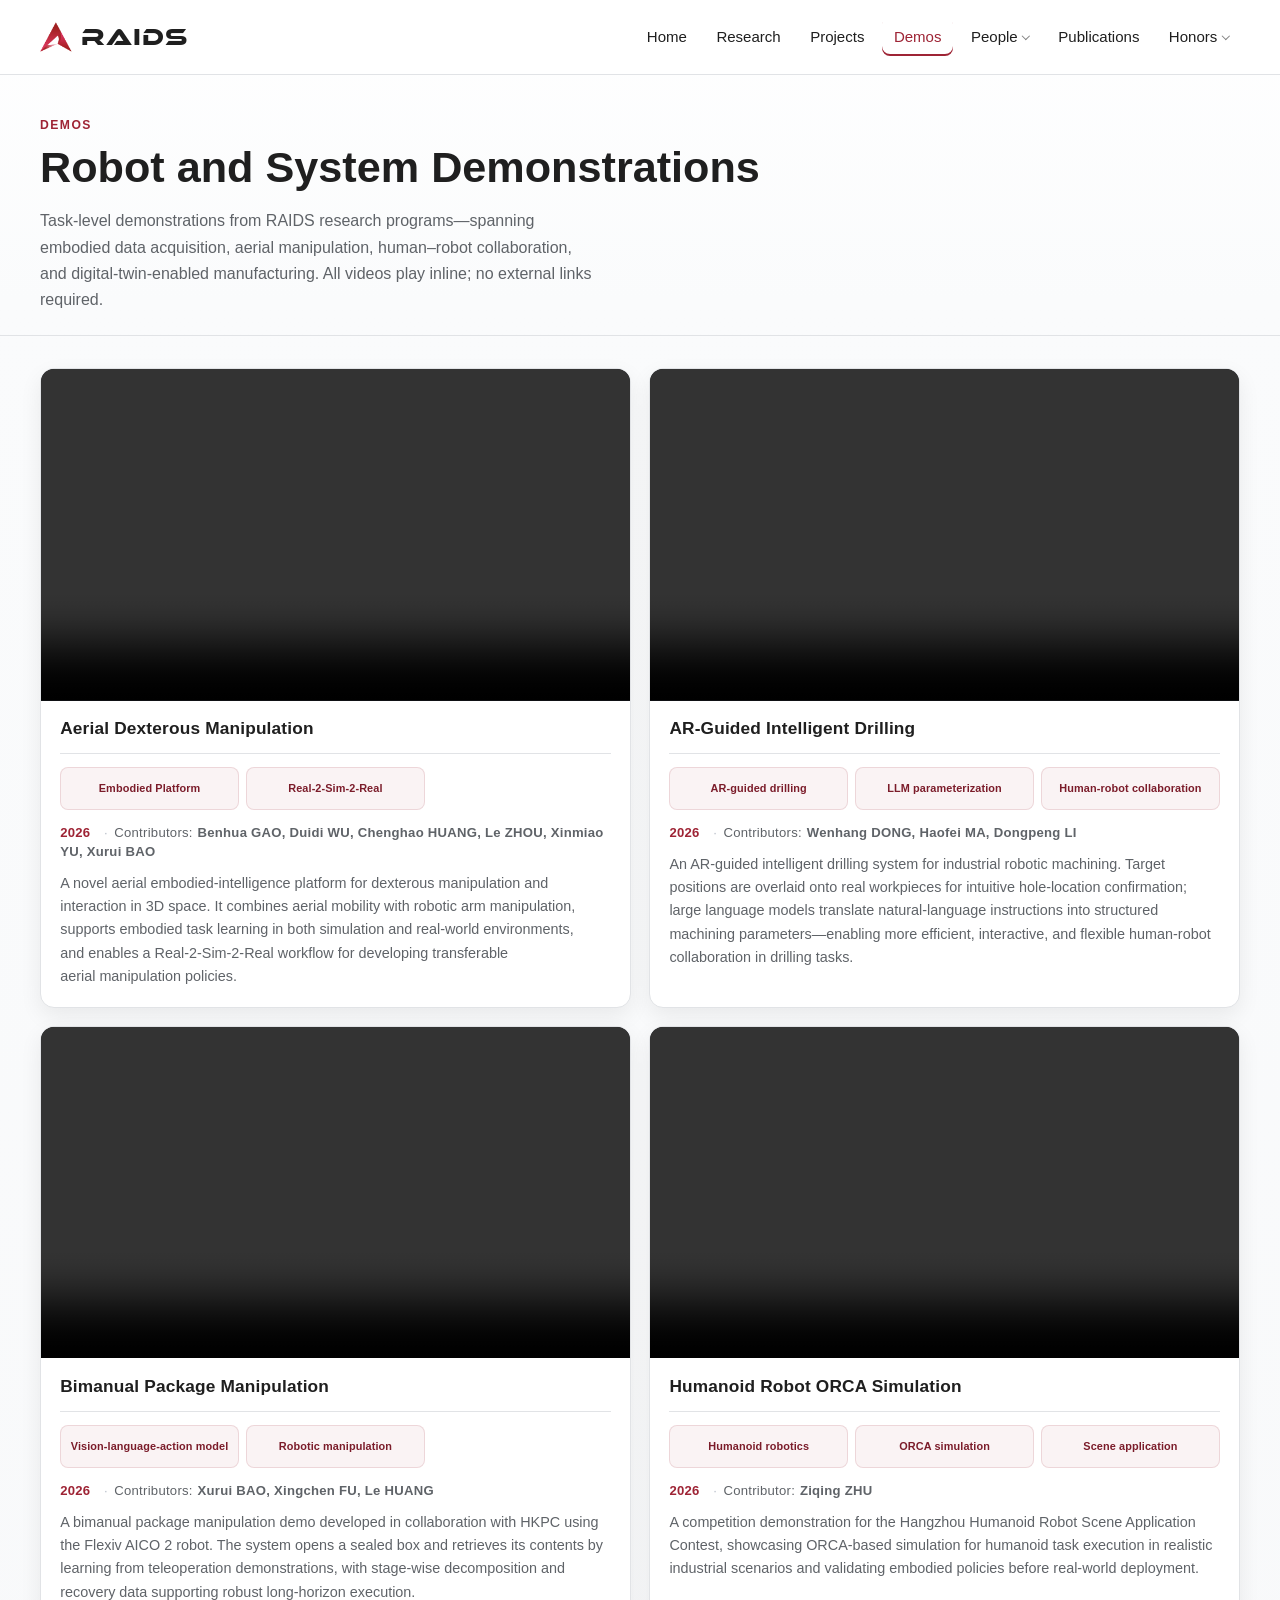
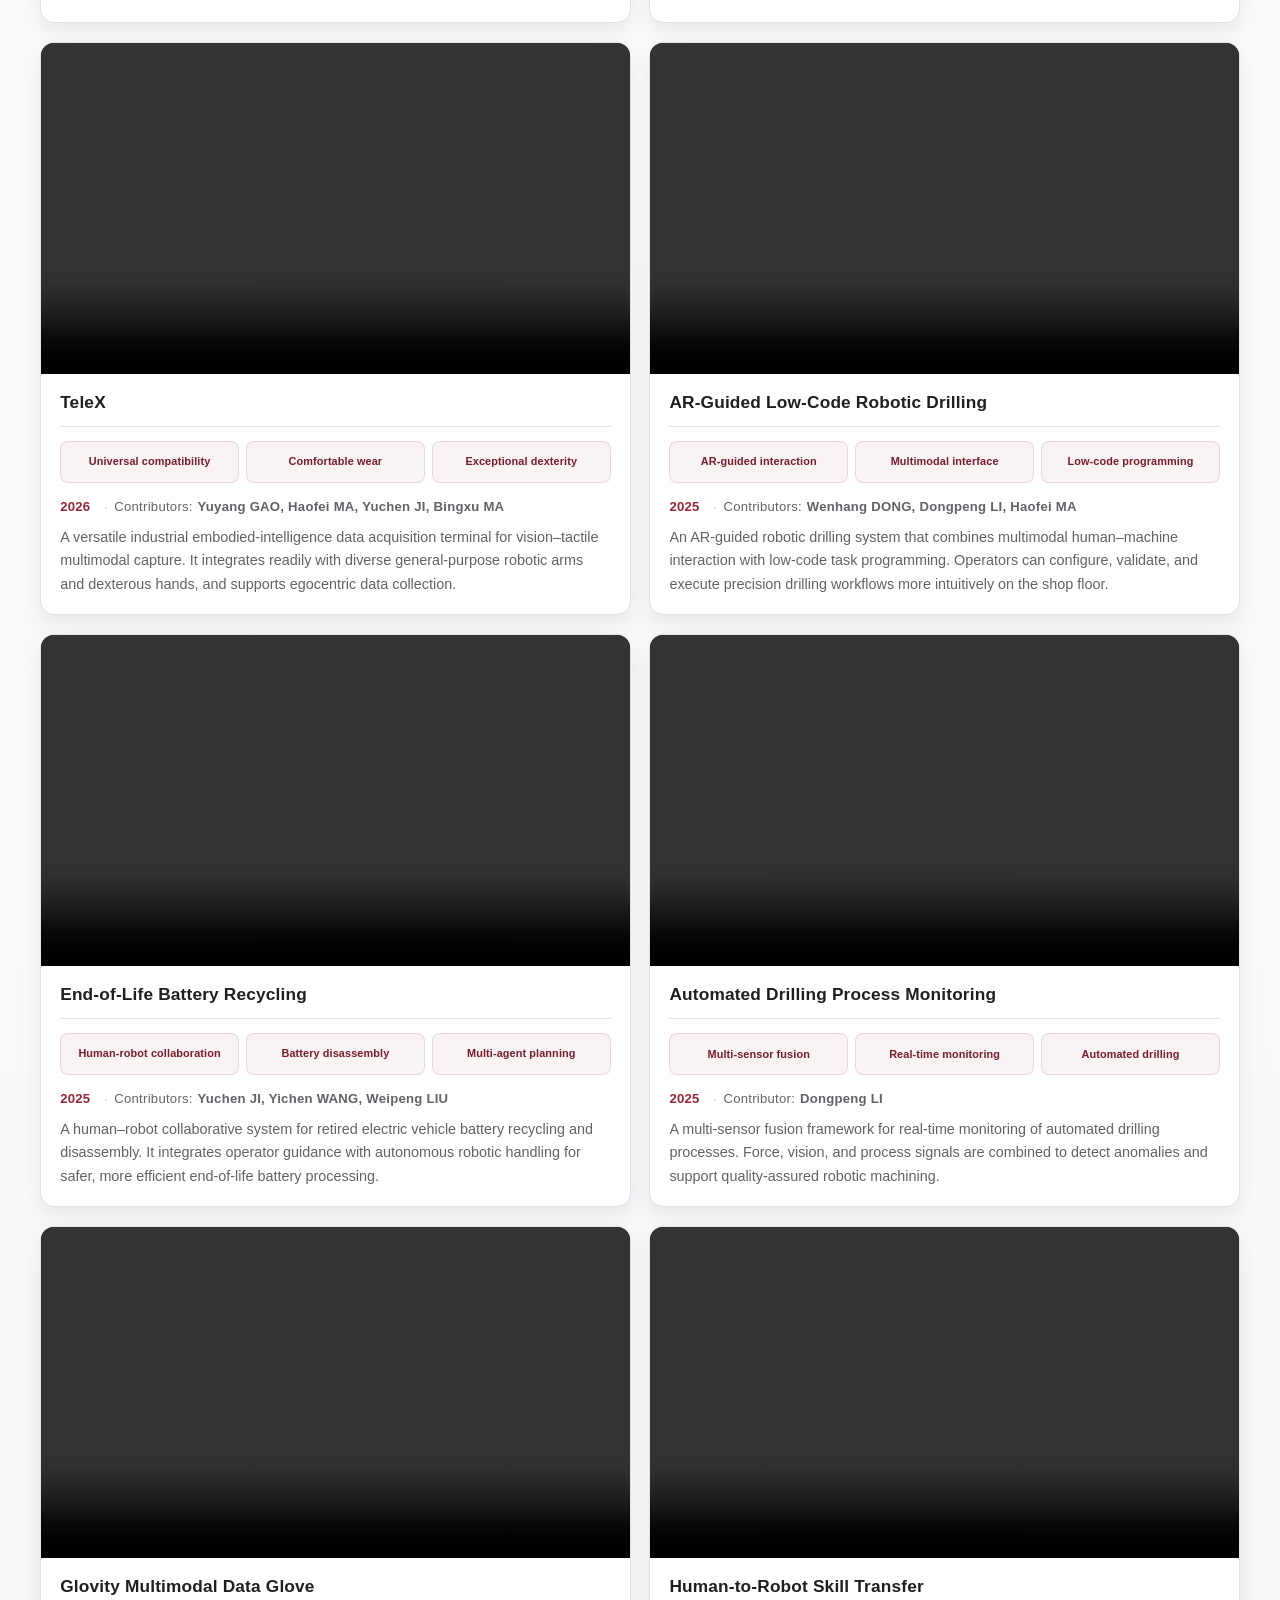
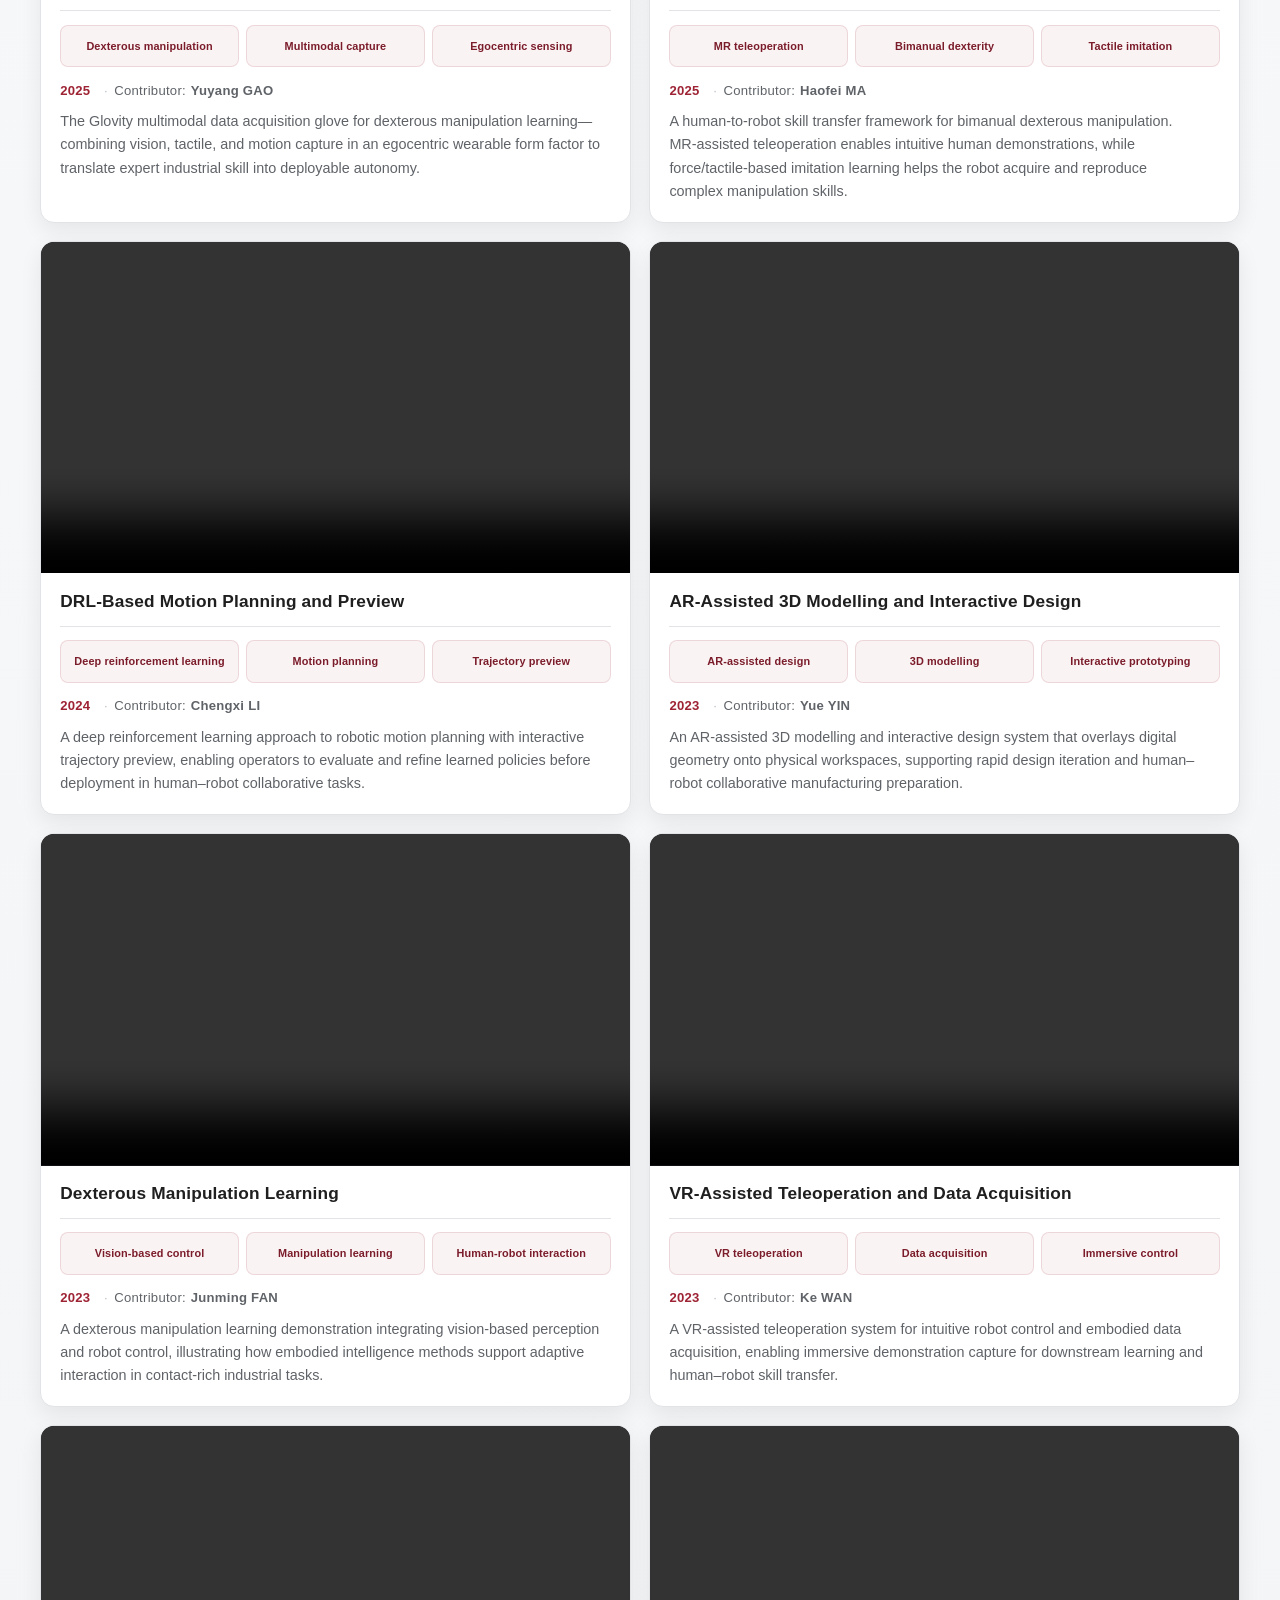
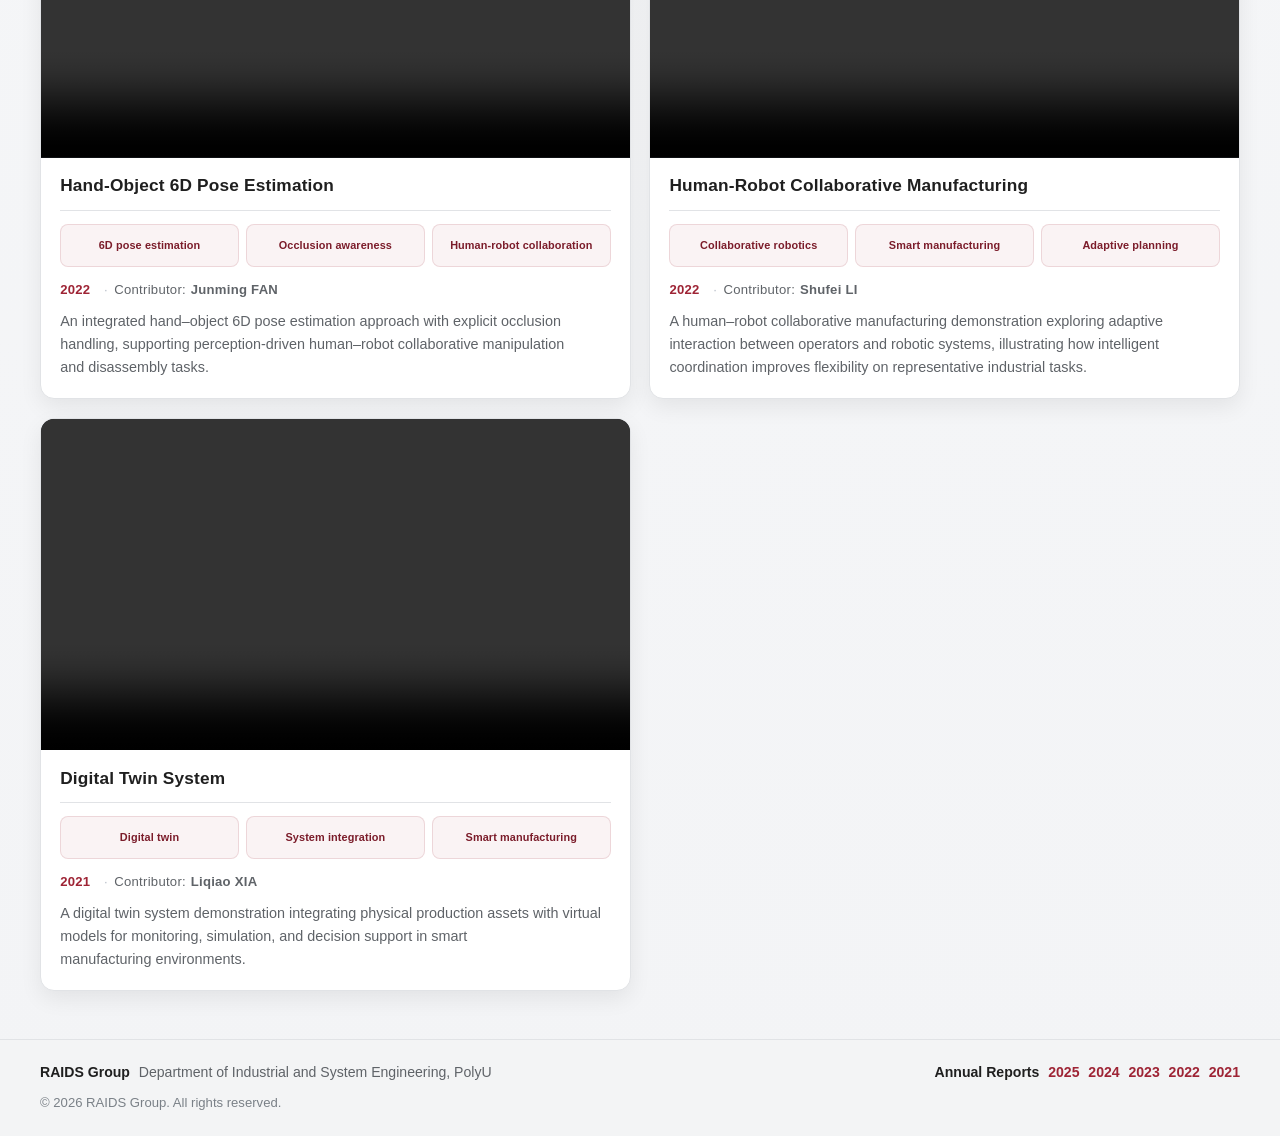
==== commit ca8222ec: "update demo contributor." ====
--- a/demos.html
+++ b/demos.html
@@ -80,7 +80,7 @@
                 <li>Embodied Platform</li>
                 <li>Real-2-Sim-2-Real</li>
               </ul>
-              <p class="demo-card-meta"><time datetime="2026">2026</time><span class="demo-card-meta-sep" aria-hidden="true">·</span><span class="demo-card-meta-label">Contributors:</span>Benhua Gao, Duidi Wu, Chenghao Huang, Le Zhou, Xinmiao Yu, Xurui Bao</p>
+              <p class="demo-card-meta"><time datetime="2026">2026</time><span class="demo-card-meta-sep" aria-hidden="true">·</span><span class="demo-card-meta-label">Contributors:</span>Benhua GAO, Duidi WU, Chenghao HUANG, Le ZHOU, Xinmiao YU, Xurui BAO</p>
               <p class="demo-card-desc">
                 A novel aerial embodied-intelligence platform for dexterous manipulation and interaction
                 in 3D space. It combines aerial mobility with robotic arm manipulation, supports embodied
@@ -110,7 +110,7 @@
                 <li>LLM parameterization</li>
                 <li>Human-robot collaboration</li>
               </ul>
-              <p class="demo-card-meta"><time datetime="2026">2026</time><span class="demo-card-meta-sep" aria-hidden="true">·</span><span class="demo-card-meta-label">Contributor:</span>Zhang Xi</p>
+              <p class="demo-card-meta"><time datetime="2026">2026</time><span class="demo-card-meta-sep" aria-hidden="true">·</span><span class="demo-card-meta-label">Contributors:</span>Wenhang DONG, Haofei MA, Dongpeng LI</p>
               <p class="demo-card-desc">
                 An AR-guided intelligent drilling system for industrial robotic machining. Target positions
                 are overlaid onto real workpieces for intuitive hole-location confirmation; large language
@@ -139,7 +139,7 @@
                 <li>Vision-language-action model</li>
                 <li>Robotic manipulation</li>
               </ul>
-              <p class="demo-card-meta"><time datetime="2026">2026</time><span class="demo-card-meta-sep" aria-hidden="true">·</span><span class="demo-card-meta-label">Contributors:</span>Bao xurui, fu xingchen, huang le</p>
+              <p class="demo-card-meta"><time datetime="2026">2026</time><span class="demo-card-meta-sep" aria-hidden="true">·</span><span class="demo-card-meta-label">Contributors:</span>Xurui BAO, Xingchen FU, Le HUANG</p>
               <p class="demo-card-desc">
                 A bimanual package manipulation demo developed in collaboration with HKPC using the Flexiv AICO 2 robot.
                 The system opens a sealed box and retrieves its contents by learning from teleoperation demonstrations,
@@ -168,7 +168,7 @@
                 <li>ORCA simulation</li>
                 <li>Scene application</li>
               </ul>
-              <p class="demo-card-meta"><time datetime="2026">2026</time><span class="demo-card-meta-sep" aria-hidden="true">·</span><span class="demo-card-meta-label">Contributor:</span>Ziqing Zhu</p>
+              <p class="demo-card-meta"><time datetime="2026">2026</time><span class="demo-card-meta-sep" aria-hidden="true">·</span><span class="demo-card-meta-label">Contributor:</span>Ziqing ZHU</p>
               <p class="demo-card-desc">
                 A competition demonstration for the Hangzhou Humanoid Robot Scene Application Contest,
                 showcasing ORCA-based simulation for humanoid task execution in realistic industrial
@@ -197,7 +197,7 @@
                 <li>Comfortable wear</li>
                 <li>Exceptional dexterity</li>
               </ul>
-              <p class="demo-card-meta"><time datetime="2026">2026</time><span class="demo-card-meta-sep" aria-hidden="true">·</span><span class="demo-card-meta-label">Contributor:</span>Gao Yuyang</p>
+              <p class="demo-card-meta"><time datetime="2026">2026</time><span class="demo-card-meta-sep" aria-hidden="true">·</span><span class="demo-card-meta-label">Contributors:</span>Yuyang GAO, Haofei MA, Yuchen JI, Bingxu MA</p>
               <p class="demo-card-desc">
                 A versatile industrial embodied-intelligence data acquisition terminal for vision–tactile
                 multimodal capture. It integrates readily with diverse general-purpose robotic arms and
@@ -226,7 +226,7 @@
                 <li>Multimodal interface</li>
                 <li>Low-code programming</li>
               </ul>
-              <p class="demo-card-meta"><time datetime="2025">2025</time><span class="demo-card-meta-sep" aria-hidden="true">·</span><span class="demo-card-meta-label">Contributors:</span>dong wenhang, li dongpeng, ma haofei</p>
+              <p class="demo-card-meta"><time datetime="2025">2025</time><span class="demo-card-meta-sep" aria-hidden="true">·</span><span class="demo-card-meta-label">Contributors:</span>Wenhang DONG, Dongpeng LI, Haofei MA</p>
               <p class="demo-card-desc">
                 An AR-guided robotic drilling system that combines multimodal human–machine interaction
                 with low-code task programming. Operators can configure, validate, and execute precision
@@ -255,7 +255,7 @@
                 <li>Battery disassembly</li>
                 <li>Multi-agent planning</li>
               </ul>
-              <p class="demo-card-meta"><time datetime="2025">2025</time><span class="demo-card-meta-sep" aria-hidden="true">·</span><span class="demo-card-meta-label">Contributors:</span>ji yuchen, wang yichen, liu weipeng</p>
+              <p class="demo-card-meta"><time datetime="2025">2025</time><span class="demo-card-meta-sep" aria-hidden="true">·</span><span class="demo-card-meta-label">Contributors:</span>Yuchen JI, Yichen WANG, Weipeng LIU</p>
               <p class="demo-card-desc">
                 A human–robot collaborative system for retired electric vehicle battery recycling and disassembly.
                 It integrates operator guidance with autonomous robotic handling for safer, more efficient
@@ -284,7 +284,7 @@
                 <li>Real-time monitoring</li>
                 <li>Automated drilling</li>
               </ul>
-              <p class="demo-card-meta"><time datetime="2025">2025</time><span class="demo-card-meta-sep" aria-hidden="true">·</span><span class="demo-card-meta-label">Contributor:</span>Li Dongpeng</p>
+              <p class="demo-card-meta"><time datetime="2025">2025</time><span class="demo-card-meta-sep" aria-hidden="true">·</span><span class="demo-card-meta-label">Contributor:</span>Dongpeng LI</p>
               <p class="demo-card-desc">
                 A multi-sensor fusion framework for real-time monitoring of automated drilling processes.
                 Force, vision, and process signals are combined to detect anomalies and support quality-assured
@@ -313,7 +313,7 @@
                 <li>Multimodal capture</li>
                 <li>Egocentric sensing</li>
               </ul>
-              <p class="demo-card-meta"><time datetime="2025">2025</time><span class="demo-card-meta-sep" aria-hidden="true">·</span><span class="demo-card-meta-label">Contributor:</span>Yuyang Gao</p>
+              <p class="demo-card-meta"><time datetime="2025">2025</time><span class="demo-card-meta-sep" aria-hidden="true">·</span><span class="demo-card-meta-label">Contributor:</span>Yuyang GAO</p>
               <p class="demo-card-desc">
                 The Glovity multimodal data acquisition glove for dexterous manipulation learning—combining
                 vision, tactile, and motion capture in an egocentric wearable form factor to translate expert
@@ -342,7 +342,7 @@
                 <li>Bimanual dexterity</li>
                 <li>Tactile imitation</li>
               </ul>
-              <p class="demo-card-meta"><time datetime="2025">2025</time><span class="demo-card-meta-sep" aria-hidden="true">·</span><span class="demo-card-meta-label">Contributor:</span>Ma Haofei</p>
+              <p class="demo-card-meta"><time datetime="2025">2025</time><span class="demo-card-meta-sep" aria-hidden="true">·</span><span class="demo-card-meta-label">Contributor:</span>Haofei MA</p>
               <p class="demo-card-desc">
                 A human-to-robot skill transfer framework for bimanual dexterous manipulation.
                 MR-assisted teleoperation enables intuitive human demonstrations, while force/tactile-based
@@ -371,7 +371,7 @@
                 <li>Motion planning</li>
                 <li>Trajectory preview</li>
               </ul>
-              <p class="demo-card-meta"><time datetime="2024">2024</time><span class="demo-card-meta-sep" aria-hidden="true">·</span><span class="demo-card-meta-label">Contributor:</span>Chengxi Li</p>
+              <p class="demo-card-meta"><time datetime="2024">2024</time><span class="demo-card-meta-sep" aria-hidden="true">·</span><span class="demo-card-meta-label">Contributor:</span>Chengxi LI</p>
               <p class="demo-card-desc">
                 A deep reinforcement learning approach to robotic motion planning with interactive trajectory
                 preview, enabling operators to evaluate and refine learned policies before deployment in
@@ -400,7 +400,7 @@
                 <li>3D modelling</li>
                 <li>Interactive prototyping</li>
               </ul>
-              <p class="demo-card-meta"><time datetime="2023">2023</time><span class="demo-card-meta-sep" aria-hidden="true">·</span><span class="demo-card-meta-label">Contributor:</span>Yinyue</p>
+              <p class="demo-card-meta"><time datetime="2023">2023</time><span class="demo-card-meta-sep" aria-hidden="true">·</span><span class="demo-card-meta-label">Contributor:</span>Yue YIN</p>
               <p class="demo-card-desc">
                 An AR-assisted 3D modelling and interactive design system that overlays digital geometry
                 onto physical workspaces, supporting rapid design iteration and human–robot collaborative
@@ -429,7 +429,7 @@
                 <li>Manipulation learning</li>
                 <li>Human-robot interaction</li>
               </ul>
-              <p class="demo-card-meta"><time datetime="2023">2023</time><span class="demo-card-meta-sep" aria-hidden="true">·</span><span class="demo-card-meta-label">Contributor:</span>Junming Fan</p>
+              <p class="demo-card-meta"><time datetime="2023">2023</time><span class="demo-card-meta-sep" aria-hidden="true">·</span><span class="demo-card-meta-label">Contributor:</span>Junming FAN</p>
               <p class="demo-card-desc">
                 A dexterous manipulation learning demonstration integrating vision-based perception and
                 robot control, illustrating how embodied intelligence methods support adaptive interaction
@@ -458,7 +458,7 @@
                 <li>Data acquisition</li>
                 <li>Immersive control</li>
               </ul>
-              <p class="demo-card-meta"><time datetime="2023">2023</time><span class="demo-card-meta-sep" aria-hidden="true">·</span><span class="demo-card-meta-label">Contributor:</span>Ke Wan</p>
+              <p class="demo-card-meta"><time datetime="2023">2023</time><span class="demo-card-meta-sep" aria-hidden="true">·</span><span class="demo-card-meta-label">Contributor:</span>Ke WAN</p>
               <p class="demo-card-desc">
                 A VR-assisted teleoperation system for intuitive robot control and embodied data acquisition,
                 enabling immersive demonstration capture for downstream learning and human–robot skill&nbsp;transfer.
@@ -486,7 +486,7 @@
                 <li>Occlusion awareness</li>
                 <li>Human-robot collaboration</li>
               </ul>
-              <p class="demo-card-meta"><time datetime="2022">2022</time><span class="demo-card-meta-sep" aria-hidden="true">·</span><span class="demo-card-meta-label">Contributor:</span>Junming Fan</p>
+              <p class="demo-card-meta"><time datetime="2022">2022</time><span class="demo-card-meta-sep" aria-hidden="true">·</span><span class="demo-card-meta-label">Contributor:</span>Junming FAN</p>
               <p class="demo-card-desc">
                 An integrated hand–object 6D pose estimation approach with explicit occlusion handling,
                 supporting perception-driven human–robot collaborative manipulation and disassembly&nbsp;tasks.
@@ -514,7 +514,7 @@
                 <li>Smart manufacturing</li>
                 <li>Adaptive planning</li>
               </ul>
-              <p class="demo-card-meta"><time datetime="2022">2022</time><span class="demo-card-meta-sep" aria-hidden="true">·</span><span class="demo-card-meta-label">Contributor:</span>Shufei Li</p>
+              <p class="demo-card-meta"><time datetime="2022">2022</time><span class="demo-card-meta-sep" aria-hidden="true">·</span><span class="demo-card-meta-label">Contributor:</span>Shufei LI</p>
               <p class="demo-card-desc">
                 A human–robot collaborative manufacturing demonstration exploring adaptive interaction between
                 operators and robotic systems, illustrating how intelligent coordination improves flexibility
@@ -543,7 +543,7 @@
                 <li>System integration</li>
                 <li>Smart manufacturing</li>
               </ul>
-              <p class="demo-card-meta"><time datetime="2021">2021</time><span class="demo-card-meta-sep" aria-hidden="true">·</span><span class="demo-card-meta-label">Contributor:</span>Liqiao Xia</p>
+              <p class="demo-card-meta"><time datetime="2021">2021</time><span class="demo-card-meta-sep" aria-hidden="true">·</span><span class="demo-card-meta-label">Contributor:</span>Liqiao XIA</p>
               <p class="demo-card-desc">
                 A digital twin system demonstration integrating physical production assets with virtual models
                 for monitoring, simulation, and decision support in smart manufacturing&nbsp;environments.
--- a/styles/main.css
+++ b/styles/main.css
@@ -28,7 +28,7 @@
   --accent: #9e2435;
   --accent-2: #7b1c2a;
   --accent-soft: #f7e9ec;
-  --max-width: 1120px;
+  --max-width: 1200px;
   --radius: 14px;
   --shadow: 0 8px 22px rgba(20, 20, 20, 0.07);
   --font-body: "Inter", "Segoe UI", Helvetica, Arial, "PingFang SC", "Microsoft YaHei", sans-serif;
@@ -795,104 +795,48 @@
   }
 }
 
-/* Shared responsive layout rules. */
+/* Shared responsive layout rules.
+   Breakpoint ladder: 960px (tablet) / 740px (phone; must match the 741px in
+   scripts/nav.js and scripts/people.js) / 520px (small phone).
+   Grids whose base columns live in styles/pages/*.css must collapse in that
+   same file — page sheets load after main.css, so collapse rules placed here
+   lose the cascade. main.css only adapts what it declares itself. */
 @media (max-width: 960px) {
   .hero-grid,
   .section-grid,
   .demo-grid,
   .people-grid,
   .card-grid,
-  .about-pillars,
-  .honors-stats,
-  .projects-stats,
-  .pub-stats,
-  .awards-grid,
-  .research-themes,
-  .research-grid,
-  .demos-gallery-grid,
-  .home-explore-grid {
+  .about-pillars {
     grid-template-columns: 1fr;
-  }
-
-  .awards-grid-compact {
-    grid-template-columns: repeat(2, minmax(0, 1fr));
   }
 
   .about-pillar-wide {
     grid-column: auto;
   }
-
-  .people-page .profile-grid {
-    grid-template-columns: repeat(4, minmax(0, 1fr));
-    gap: 2.475rem 2.025rem;
-  }
-
-  .hero {
-    padding-top: 2.5rem;
-  }
-}
-
-@media (max-width: 860px) {
-  .faculty-profile {
-    grid-template-columns: 1fr;
-    gap: 1rem;
-  }
-
-  .faculty-summary {
-    max-width: none;
-    width: 100%;
-    flex-direction: row;
-    align-items: stretch;
-  }
-
-  .faculty-summary .profile-image {
-    flex: 0 0 clamp(6.5rem, 28vw, 8.75rem);
-    aspect-ratio: 3 / 4;
-    min-height: 0;
-  }
-
-  .people-page .faculty-summary .profile-content {
-    flex: 1;
-    min-width: 0;
-    display: flex;
-    flex-direction: column;
-    justify-content: center;
-    padding: 0.75rem 0.9rem 0.75rem 0.55rem;
-  }
-
-  .people-page .faculty-detail {
-    border-radius: 12px;
-    padding: 1rem 1.05rem;
-  }
-
-  .people-page .faculty-bio {
-    font-size: 0.9rem;
-    line-height: 1.62;
+}
+
+/* Keep the desktop nav on one line between the hamburger cutoff and tablet width. */
+@media (min-width: 741px) and (max-width: 960px) {
+  .top-nav a,
+  .nav-dropdown-toggle {
+    font-size: 0.88rem;
+    padding: 0.4rem 0.55rem;
   }
 }
 
 @media (max-width: 740px) {
+  .wrap {
+    width: min(100% - 1.5rem, var(--max-width));
+  }
+
   .footer-row {
     flex-direction: column;
     gap: 0.55rem;
   }
 
-  .home-hero {
-    padding-top: 2.5rem;
-  }
-
-  .home-updates-head {
-    align-items: flex-start;
-  }
-
-  .honors-stats,
-  .projects-stats,
-  .pub-stats {
-    grid-template-columns: repeat(2, minmax(0, 1fr));
-  }
-
-  .awards-grid-compact {
-    grid-template-columns: 1fr;
+  .page-hero {
+    padding-top: 1.85rem;
   }
 
   .nav-wrap {
@@ -923,7 +867,7 @@
   }
 
   .site-header.is-nav-open .top-nav {
-    max-height: 28rem;
+    max-height: 36rem;
     opacity: 1;
     pointer-events: auto;
     padding: 0.35rem 0 0.65rem;
@@ -985,39 +929,14 @@
   .nav-dropdown.is-open .nav-submenu {
     display: flex;
   }
-
-
-@media (max-width: 740px) {
-  .faculty-profile {
-    padding-bottom: 2rem;
-  }
-
-  .people-page .profile-grid {
-    grid-template-columns: repeat(2, minmax(0, 1fr));
-    gap: 2.25rem 1.8rem;
-  }
-
-  .people-page .profile-grid .profile-content {
-    padding: 0.34rem 0.38rem 0.38rem;
-  }
-
-  .people-page .profile-grid .profile-name {
-    font-size: 0.82rem;
-  }
-
-  .people-page .profile-grid .profile-role,
-  .people-page .profile-grid .profile-meta {
-    font-size: 0.72rem;
-  }
-
-  .alumni-list {
-    grid-template-columns: 1fr;
-  }
-}
-}
-@media (max-width: 740px) and (min-width: 520px) {
-  .people-page .profile-grid {
-    grid-template-columns: repeat(3, minmax(0, 1fr));
-    gap: 2.325rem 1.875rem;
-  }
-}
+}
+
+@media (max-width: 520px) {
+  .wrap {
+    width: min(100% - 1.2rem, var(--max-width));
+  }
+
+  .brand-mark {
+    font-size: 1.12rem;
+  }
+}
--- a/styles/pages/demos.css
+++ b/styles/pages/demos.css
@@ -202,3 +202,41 @@
   color: var(--muted);
   font-weight: 500;
 }
+
+@media (max-width: 740px) {
+  .demos-gallery-grid {
+    grid-template-columns: 1fr;
+  }
+
+  .demo-card-body {
+    padding: 0.95rem 1rem 1.05rem;
+  }
+
+  .demo-card-head h3 {
+    font-size: 1rem;
+  }
+
+  .demo-features {
+    grid-template-columns: repeat(2, minmax(0, 1fr));
+  }
+
+  .demo-features li {
+    font-size: 0.8rem;
+    min-height: 2.45rem;
+    padding: 0.5rem 0.45rem;
+  }
+
+  .demo-card-meta {
+    overflow-wrap: anywhere;
+  }
+}
+
+@media (max-width: 520px) {
+  .demo-features {
+    grid-template-columns: 1fr;
+  }
+
+  .demos-gallery-section {
+    padding-bottom: 2.25rem;
+  }
+}
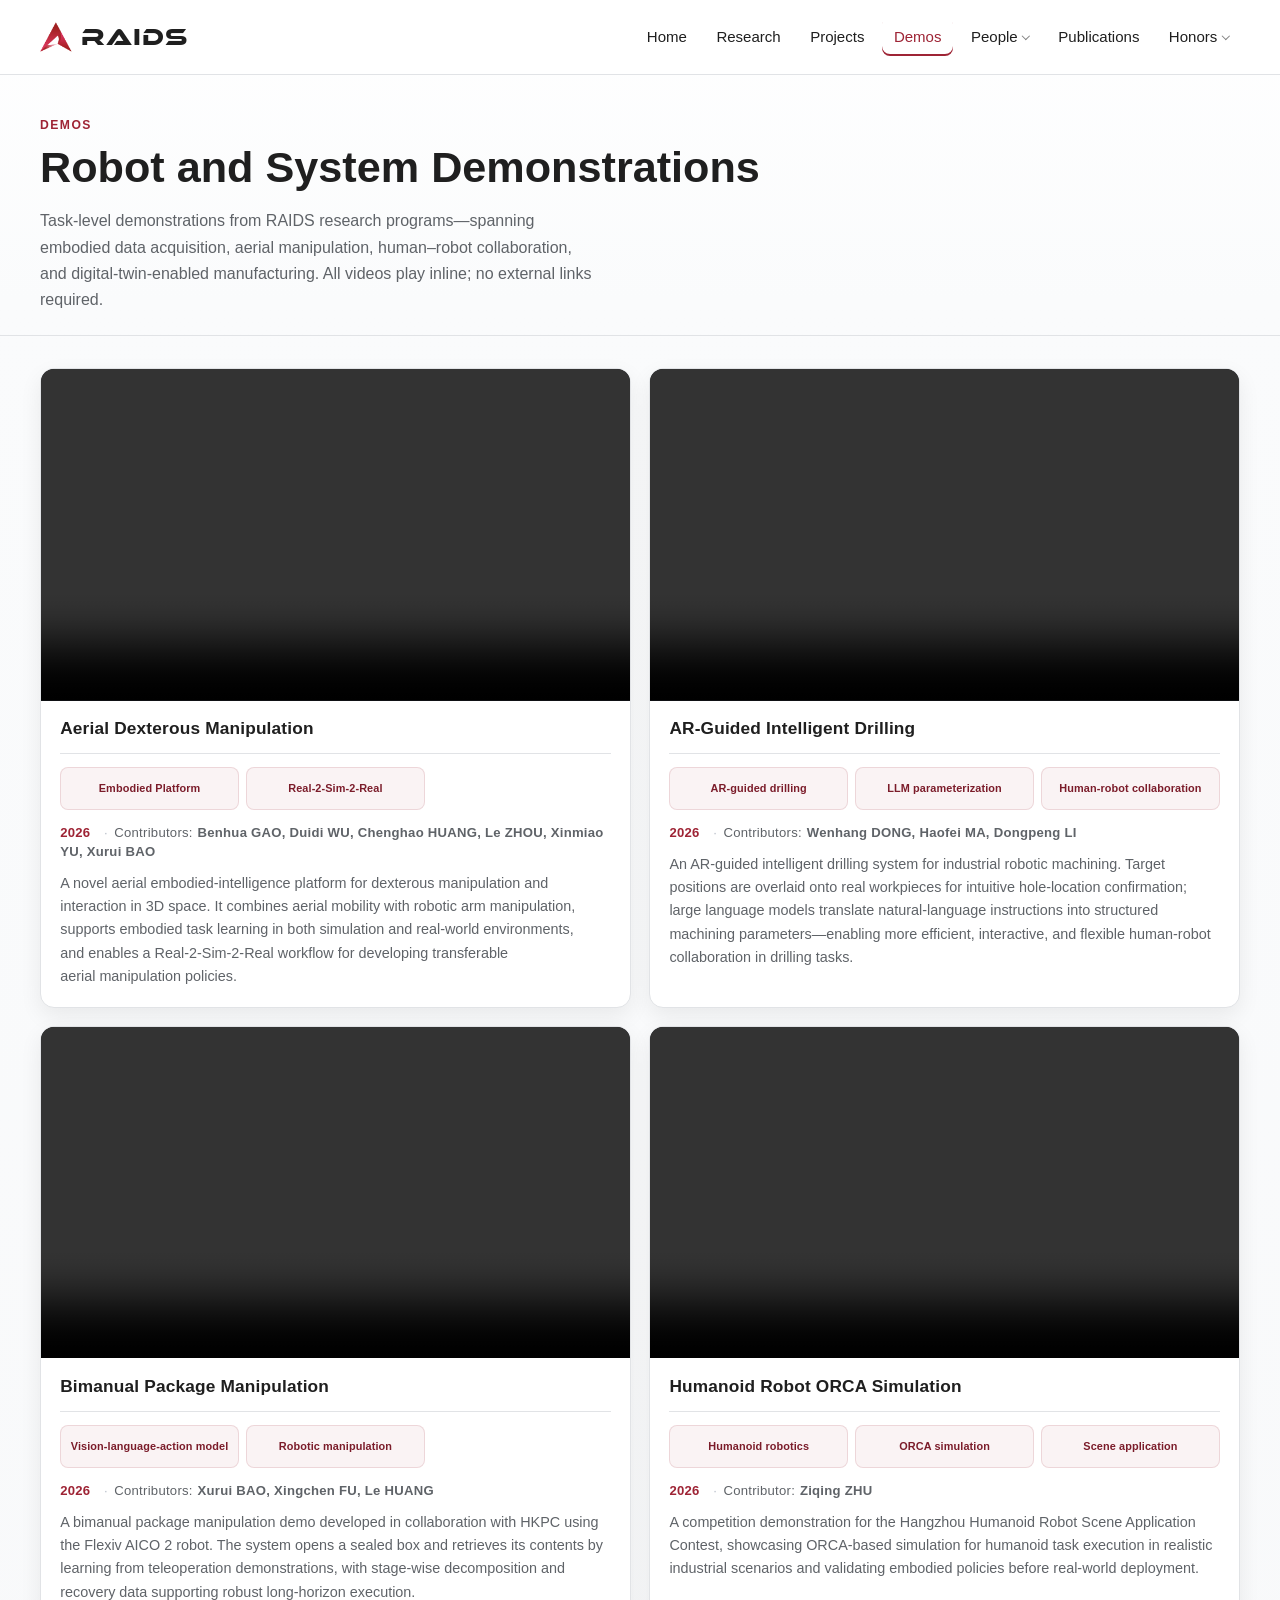
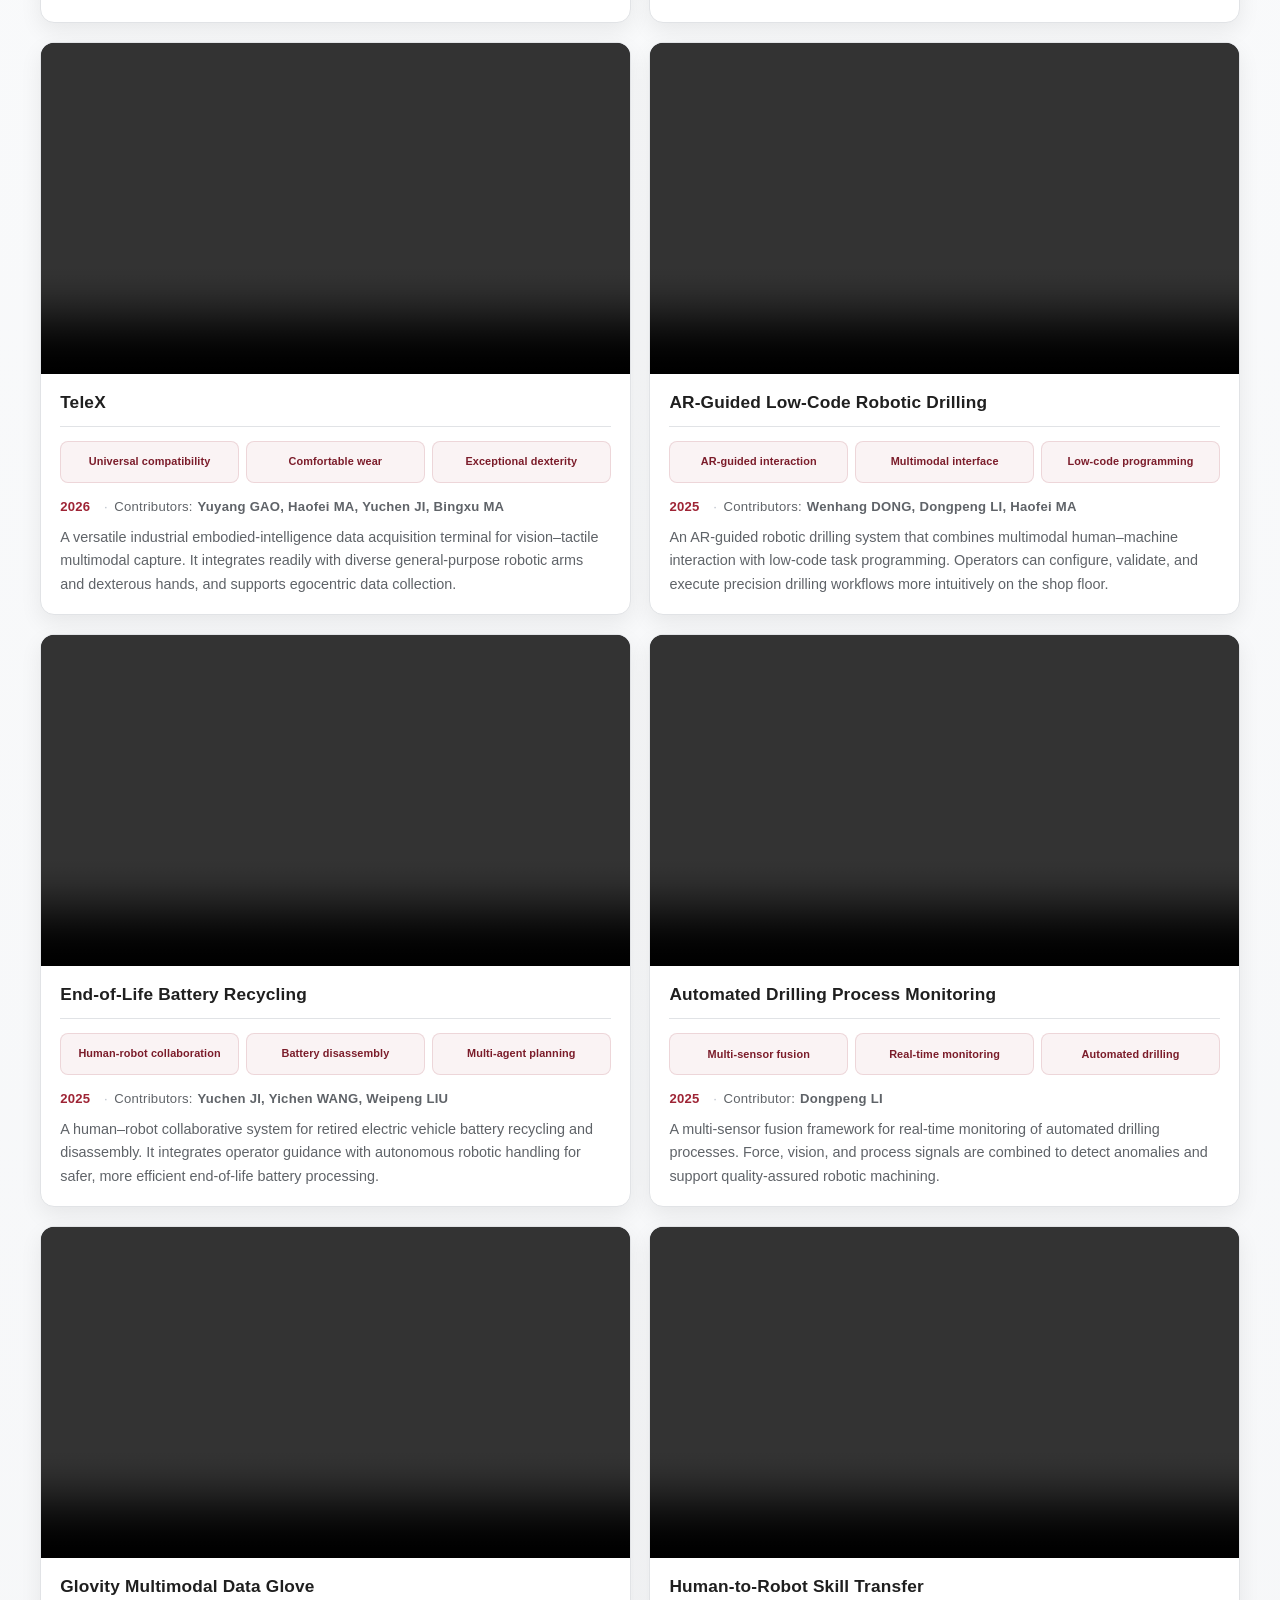
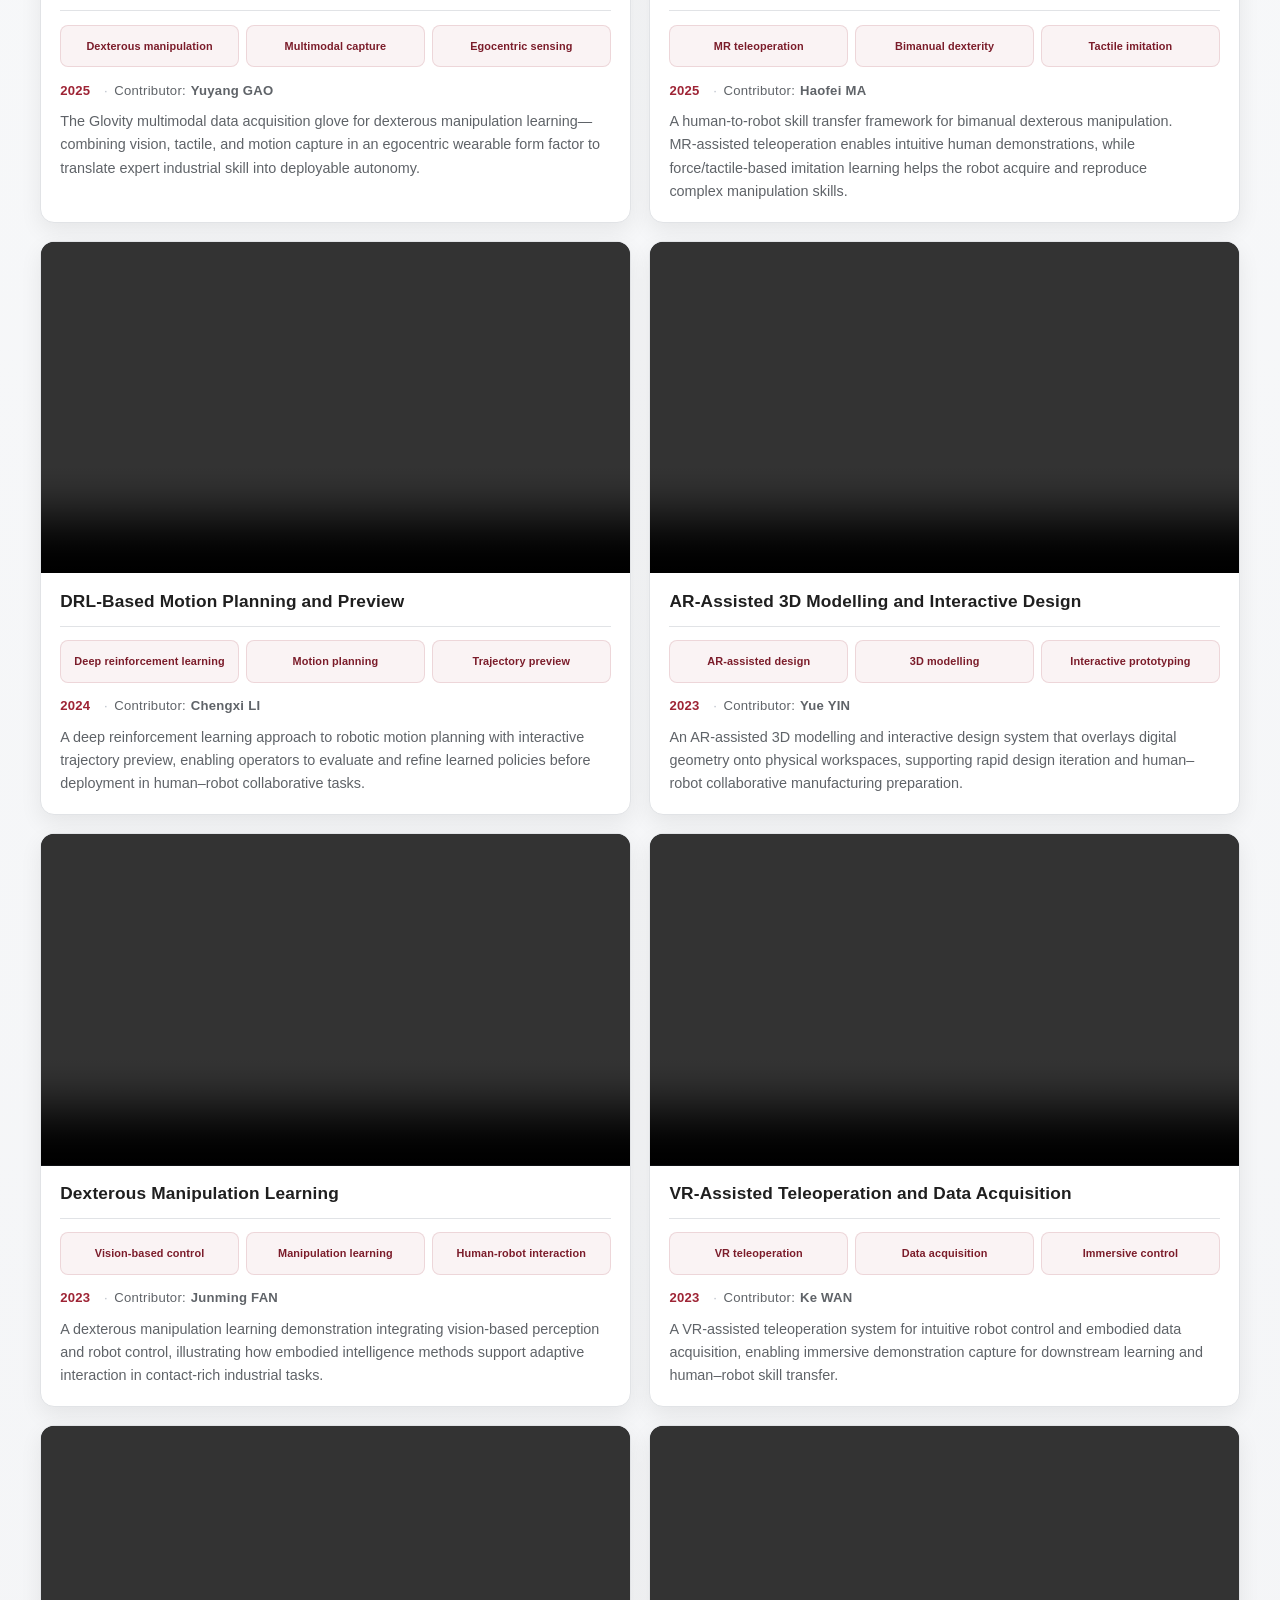
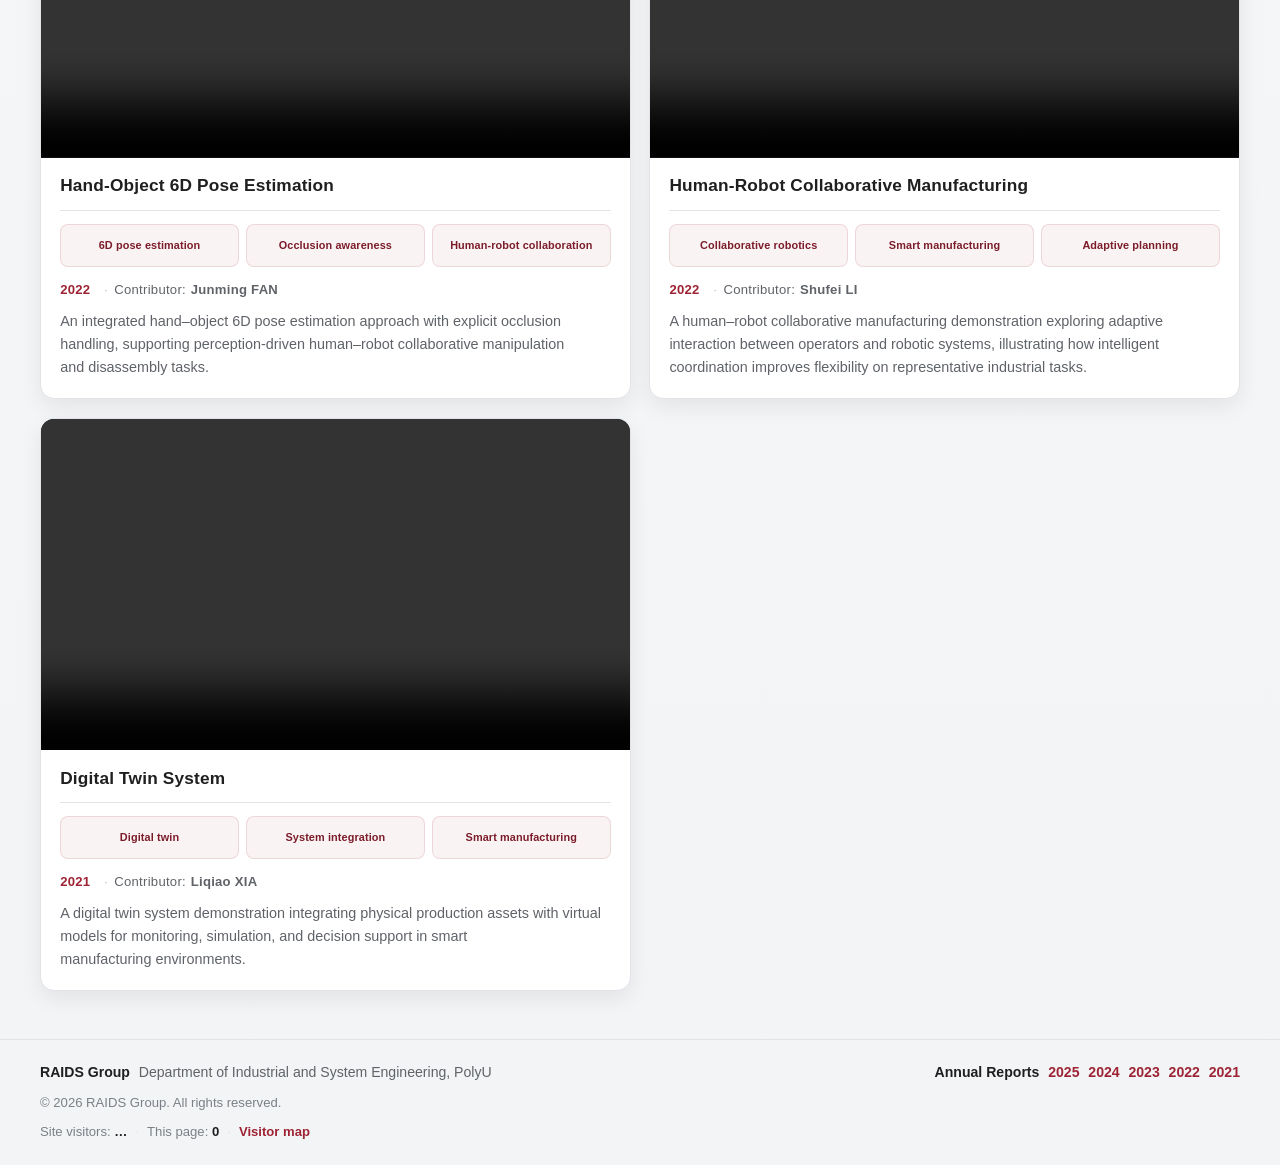
==== commit 3fc40743: "add visitor map." ====
--- a/demos.html
+++ b/demos.html
@@ -576,5 +576,6 @@
   </footer>
   <script src="scripts/nav.js"></script>
   <script src="scripts/back-to-top.js"></script>
+  <script src="scripts/analytics.js" defer></script>
 </body>
 </html>
--- a/styles/main.css
+++ b/styles/main.css
@@ -728,6 +728,36 @@
 .footer-copy {
   font-size: 0.82rem;
   color: #7a8087;
+}
+
+.footer-stats {
+  display: flex;
+  flex-wrap: wrap;
+  align-items: baseline;
+  gap: 0.35rem 0.5rem;
+  font-size: 0.82rem;
+  color: #7a8087;
+}
+
+.footer-stats [data-stat] {
+  color: var(--text);
+  font-variant-numeric: tabular-nums;
+  font-weight: 600;
+}
+
+.footer-stats-sep {
+  color: var(--line);
+}
+
+.footer-stats-map {
+  color: var(--accent);
+  font-weight: 600;
+  text-decoration: none;
+}
+
+.footer-stats-map:hover,
+.footer-stats-map:focus-visible {
+  text-decoration: underline;
 }
 
 .back-to-top {
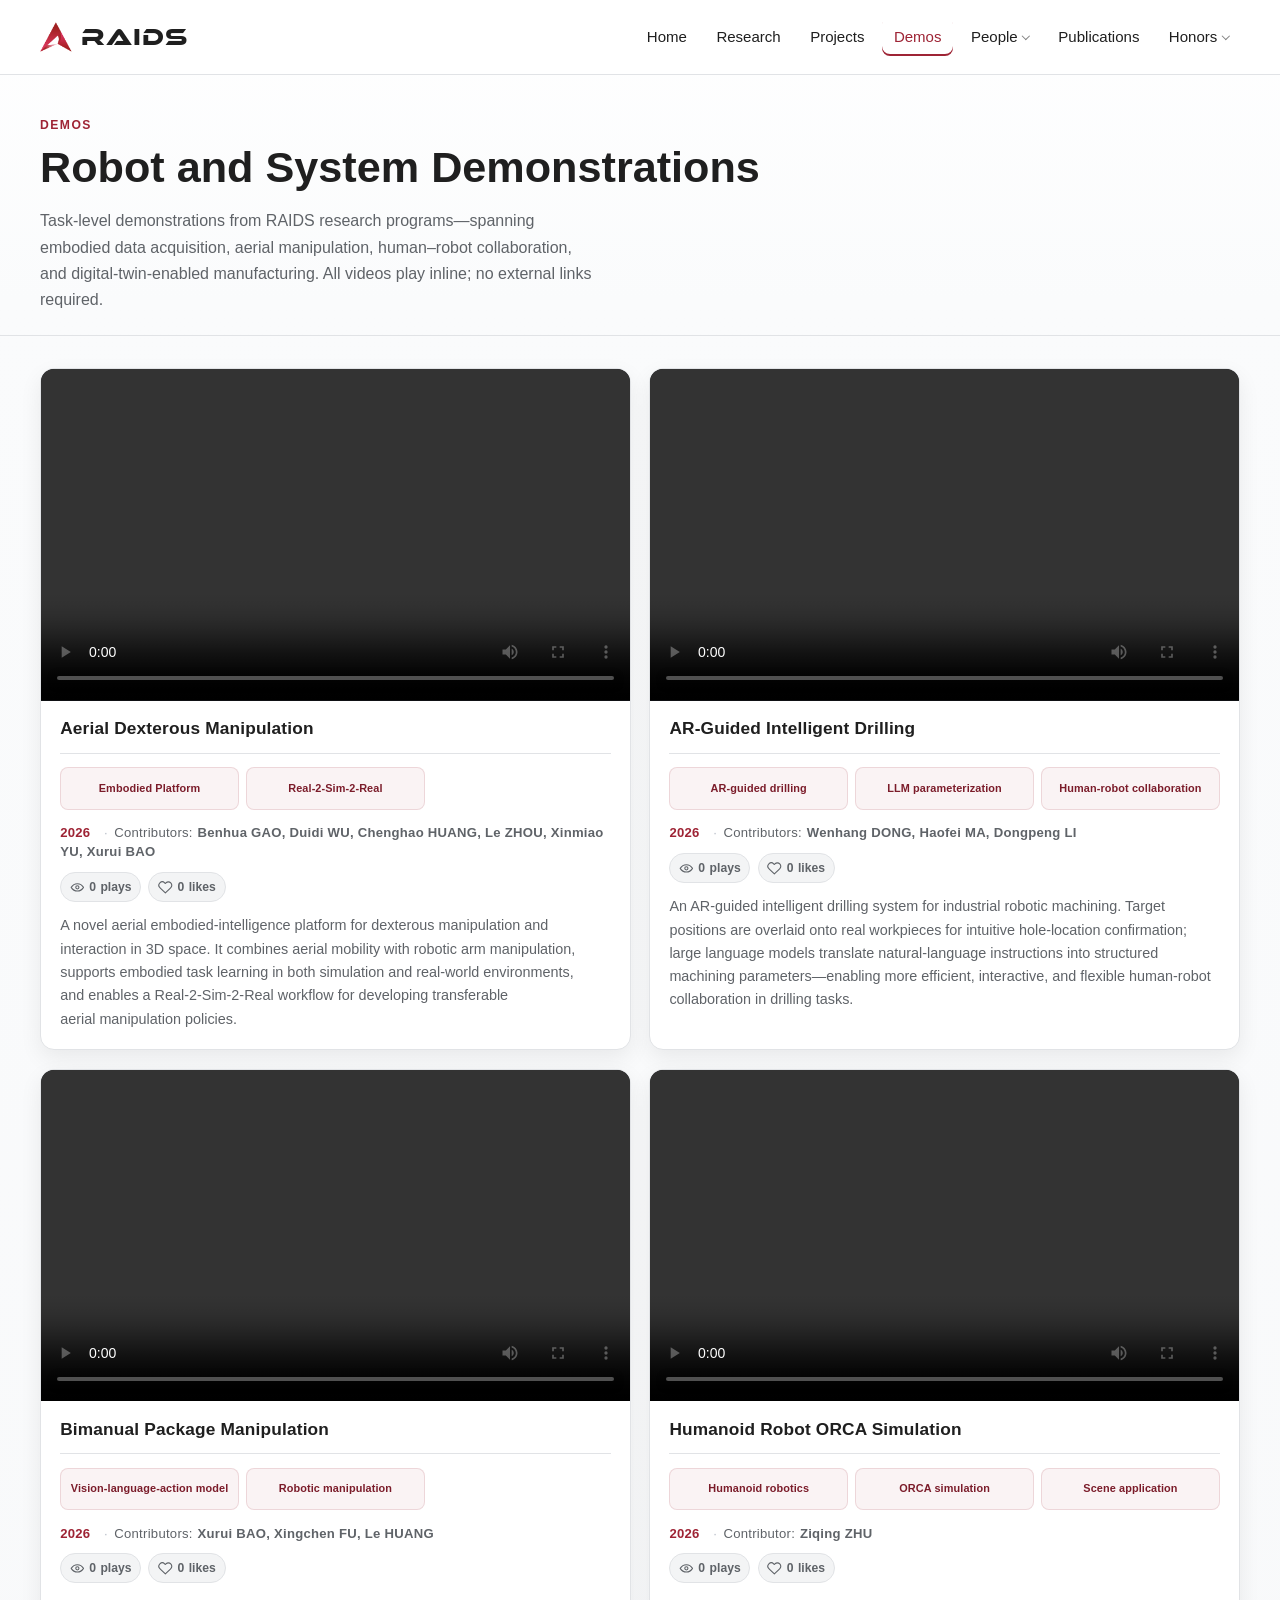
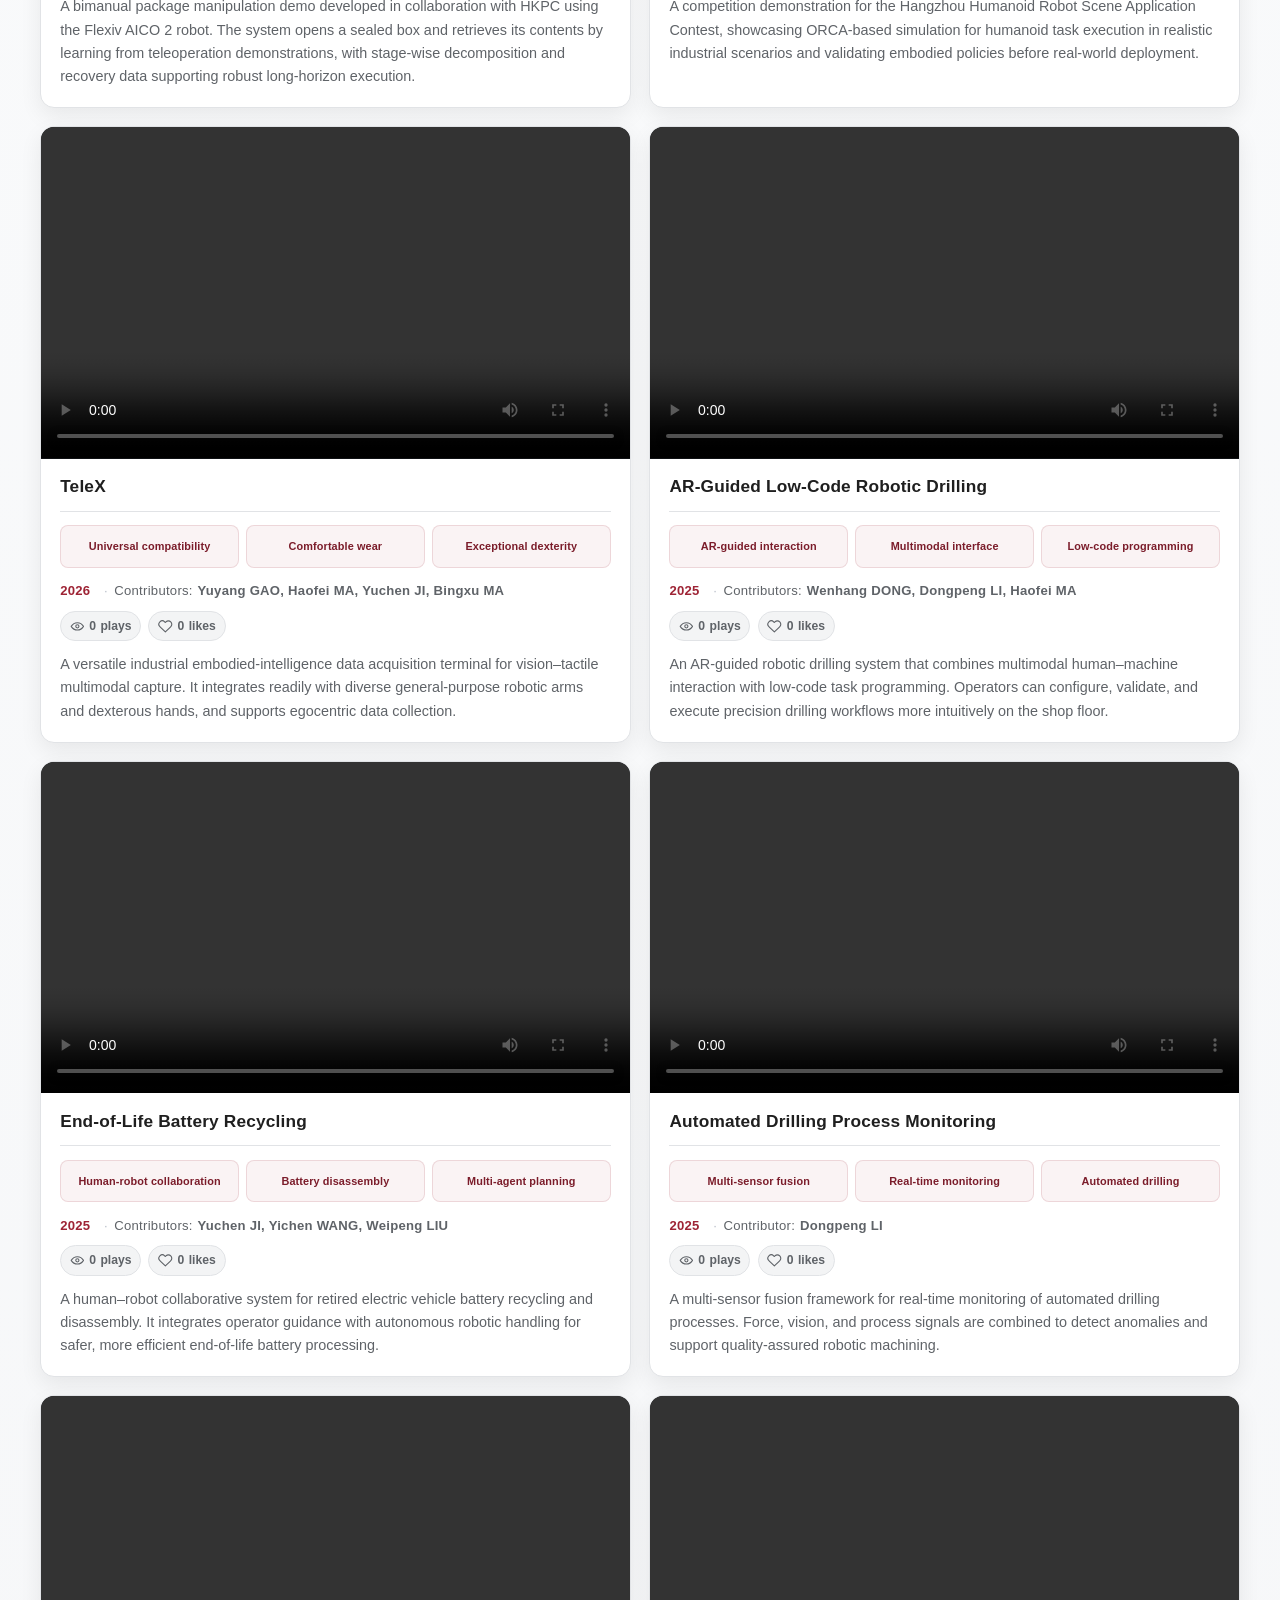
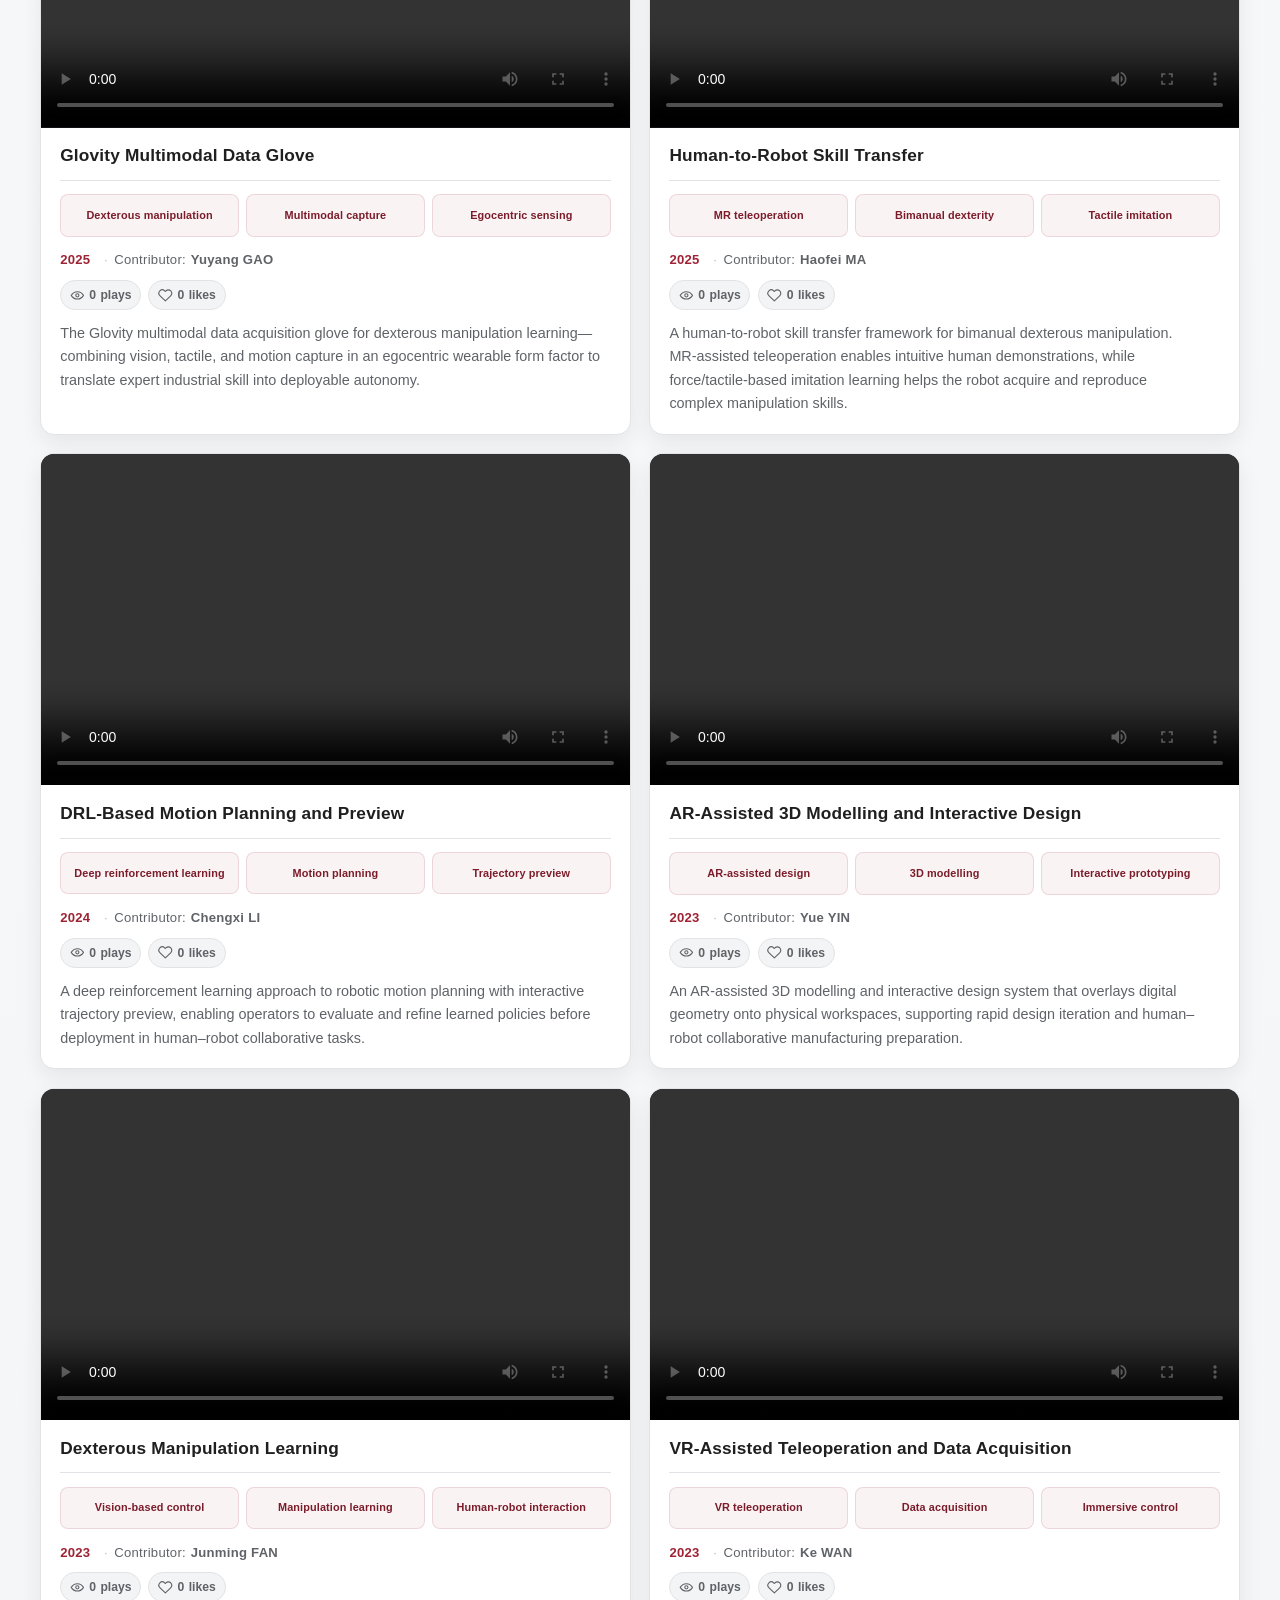
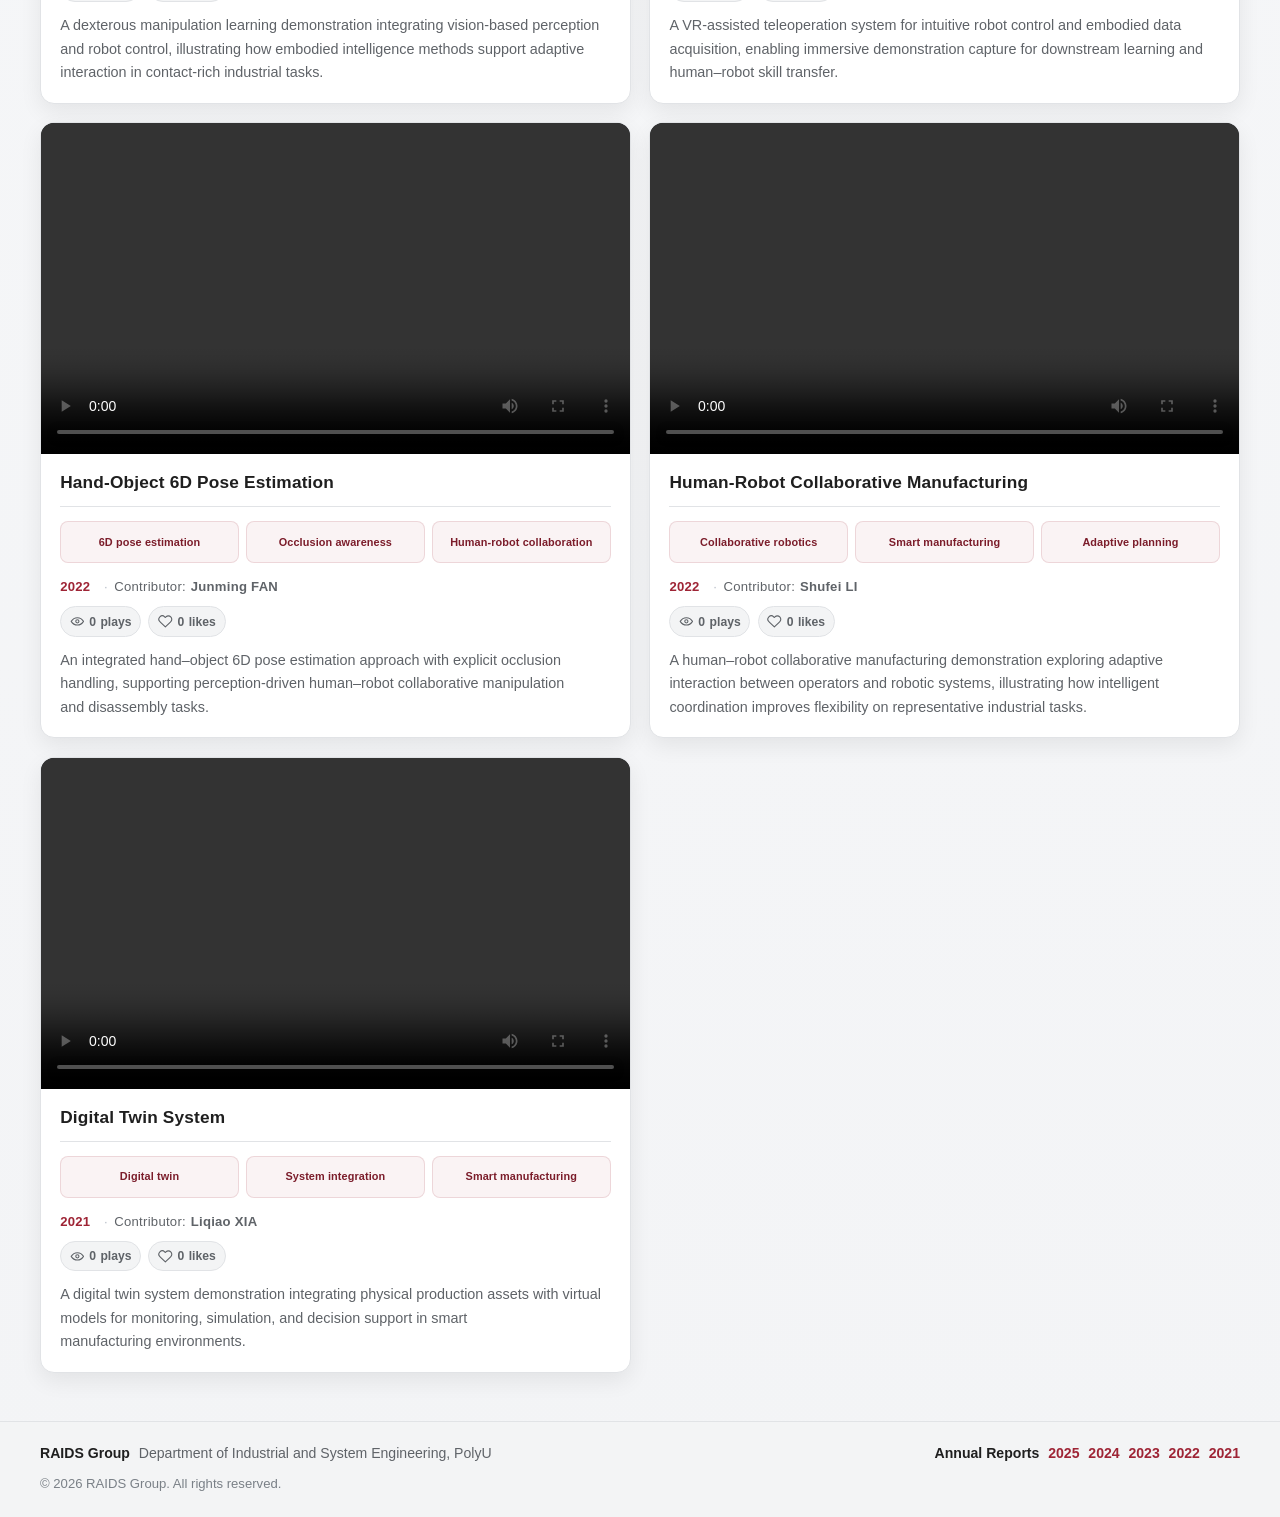
==== commit 763ea2d2: "Add demo engagement and site updates" ====
--- a/demos.html
+++ b/demos.html
@@ -577,5 +577,6 @@
   <script src="scripts/nav.js"></script>
   <script src="scripts/back-to-top.js"></script>
   <script src="scripts/analytics.js" defer></script>
+  <script src="scripts/demo-engagement.js" defer></script>
 </body>
 </html>
--- a/styles/main.css
+++ b/styles/main.css
@@ -728,36 +728,6 @@
 .footer-copy {
   font-size: 0.82rem;
   color: #7a8087;
-}
-
-.footer-stats {
-  display: flex;
-  flex-wrap: wrap;
-  align-items: baseline;
-  gap: 0.35rem 0.5rem;
-  font-size: 0.82rem;
-  color: #7a8087;
-}
-
-.footer-stats [data-stat] {
-  color: var(--text);
-  font-variant-numeric: tabular-nums;
-  font-weight: 600;
-}
-
-.footer-stats-sep {
-  color: var(--line);
-}
-
-.footer-stats-map {
-  color: var(--accent);
-  font-weight: 600;
-  text-decoration: none;
-}
-
-.footer-stats-map:hover,
-.footer-stats-map:focus-visible {
-  text-decoration: underline;
 }
 
 .back-to-top {
--- a/styles/pages/demos.css
+++ b/styles/pages/demos.css
@@ -203,6 +203,69 @@
   font-weight: 500;
 }
 
+.demo-engagement {
+  display: flex;
+  flex-wrap: wrap;
+  align-items: center;
+  gap: 0.45rem;
+  margin: 0 0 0.75rem;
+  color: var(--muted);
+  font-size: 0.76rem;
+  font-variant-numeric: tabular-nums;
+  font-weight: 600;
+}
+
+.demo-engagement-item,
+.demo-like-button {
+  display: inline-flex;
+  align-items: center;
+  justify-content: center;
+  gap: 0.28rem;
+  min-height: 1.9rem;
+  padding: 0.3rem 0.55rem;
+  border: 1px solid var(--line);
+  border-radius: 999px;
+  background: var(--surface-soft);
+  color: var(--muted);
+  font: inherit;
+  line-height: 1;
+}
+
+.demo-engagement svg {
+  width: 0.92rem;
+  height: 0.92rem;
+  fill: none;
+  stroke: currentColor;
+  stroke-linecap: round;
+  stroke-linejoin: round;
+  stroke-width: 1.8;
+}
+
+.demo-like-button {
+  cursor: pointer;
+  transition: border-color 0.15s ease, background 0.15s ease, color 0.15s ease;
+}
+
+.demo-like-button:hover,
+.demo-like-button:focus-visible {
+  border-color: rgba(158, 36, 53, 0.3);
+  background: rgba(158, 36, 53, 0.07);
+  color: var(--accent);
+}
+
+.demo-like-button.is-liked,
+.demo-like-button.is-liked:hover {
+  border-color: rgba(158, 36, 53, 0.25);
+  background: rgba(158, 36, 53, 0.08);
+  color: var(--accent);
+  cursor: default;
+  opacity: 1;
+}
+
+.demo-like-button.is-liked svg {
+  fill: currentColor;
+}
+
 @media (max-width: 740px) {
   .demos-gallery-grid {
     grid-template-columns: 1fr;
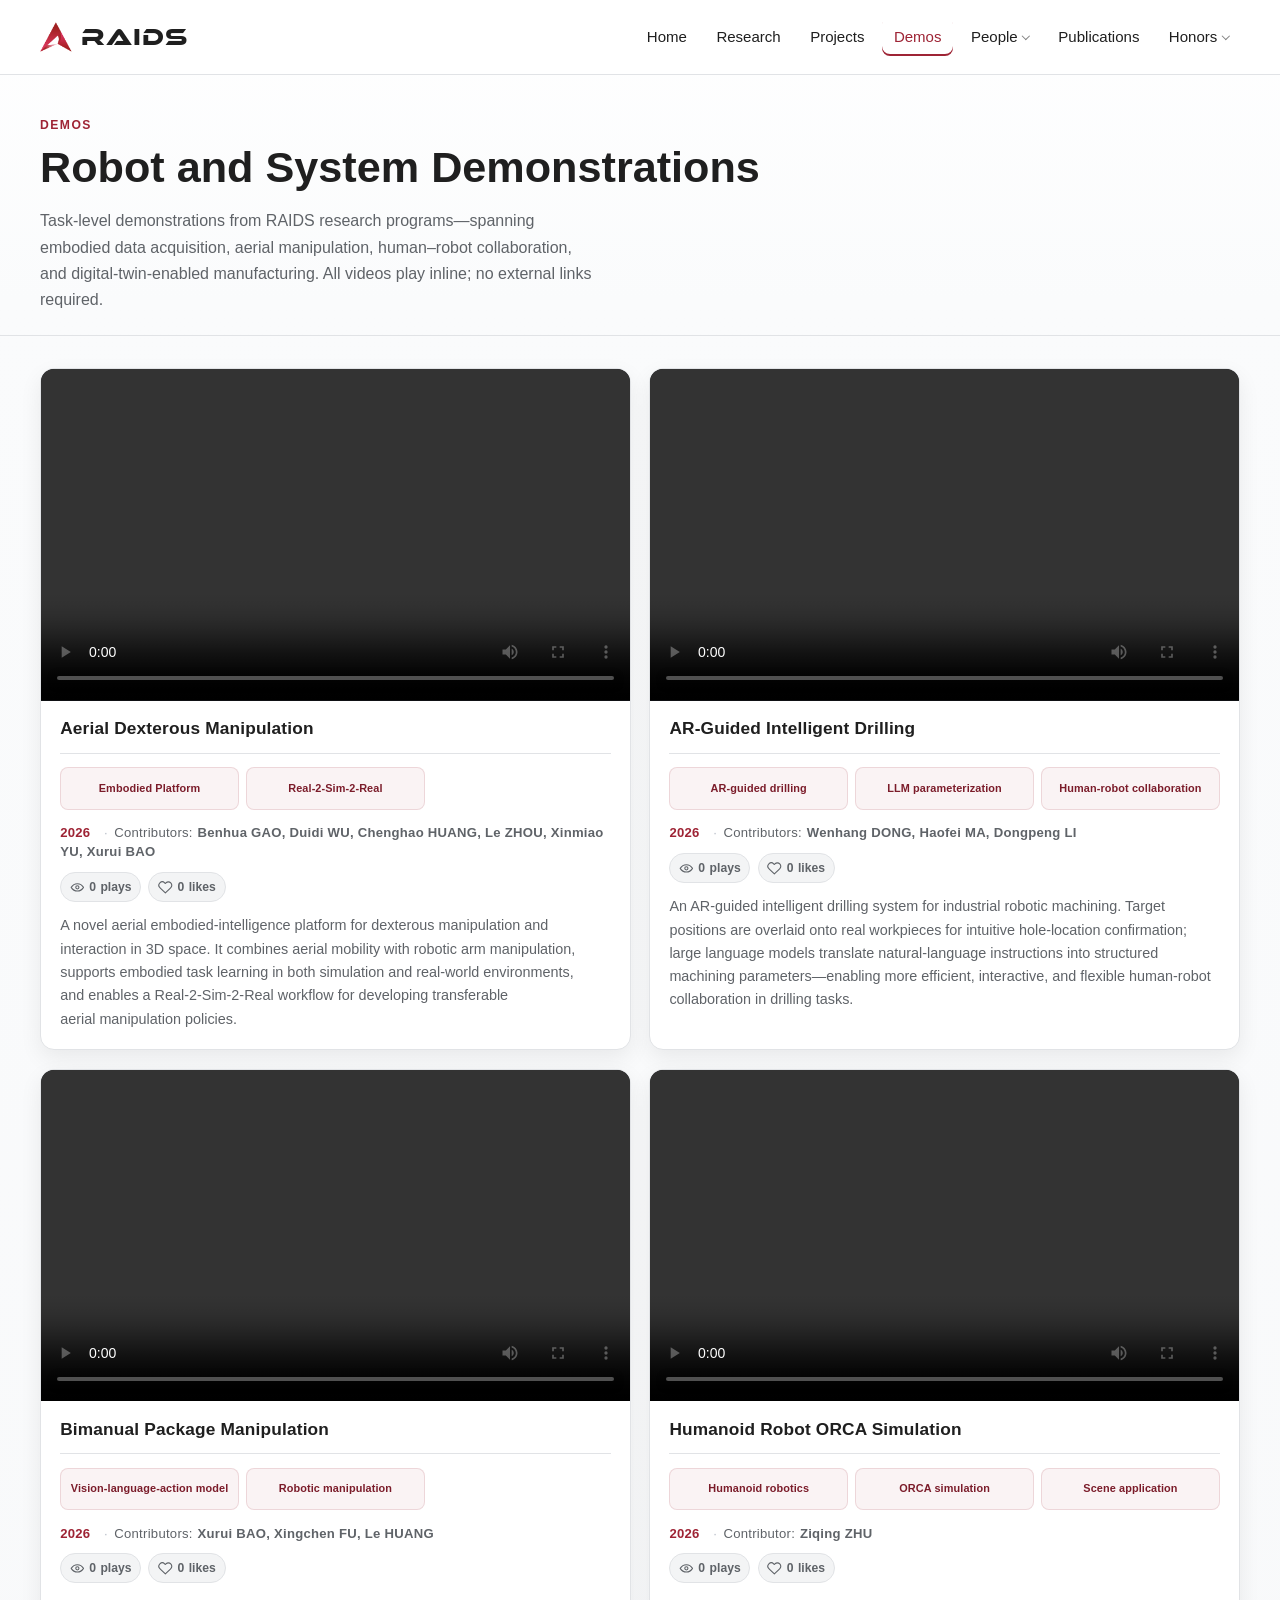
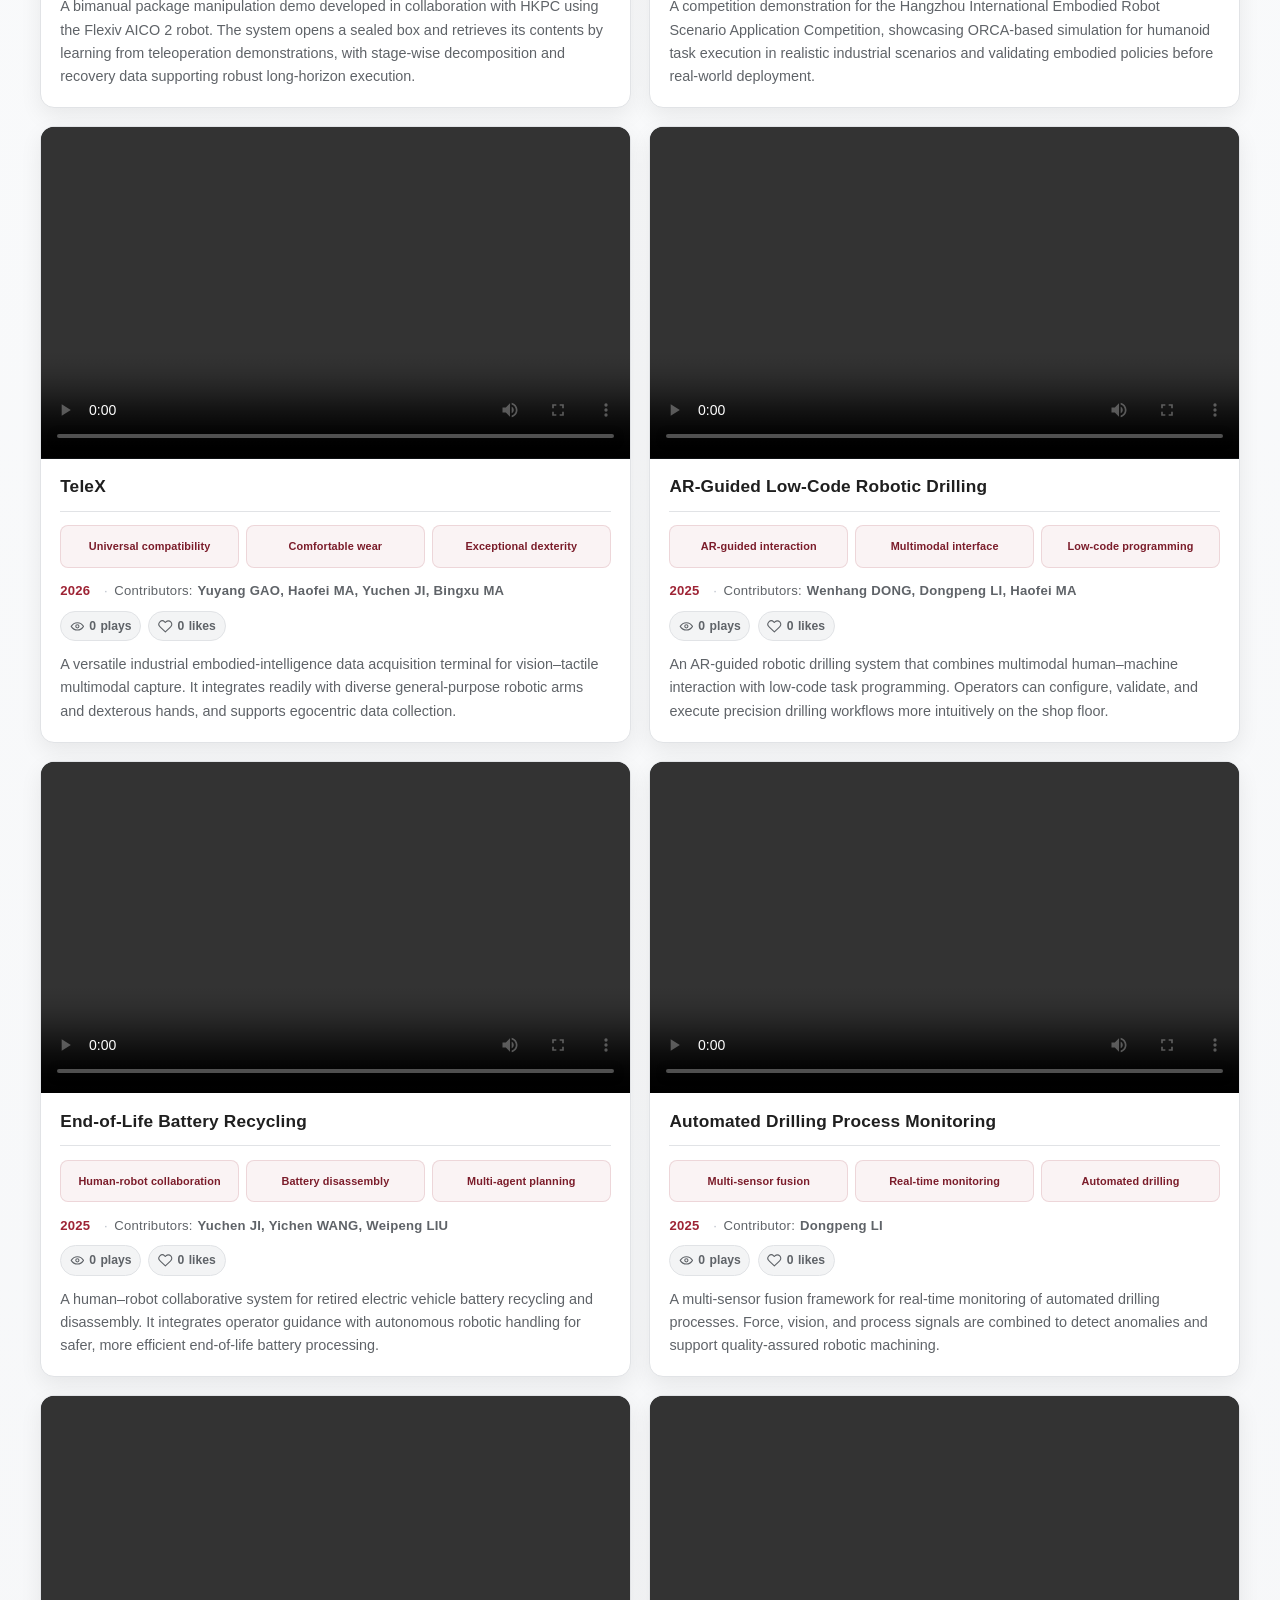
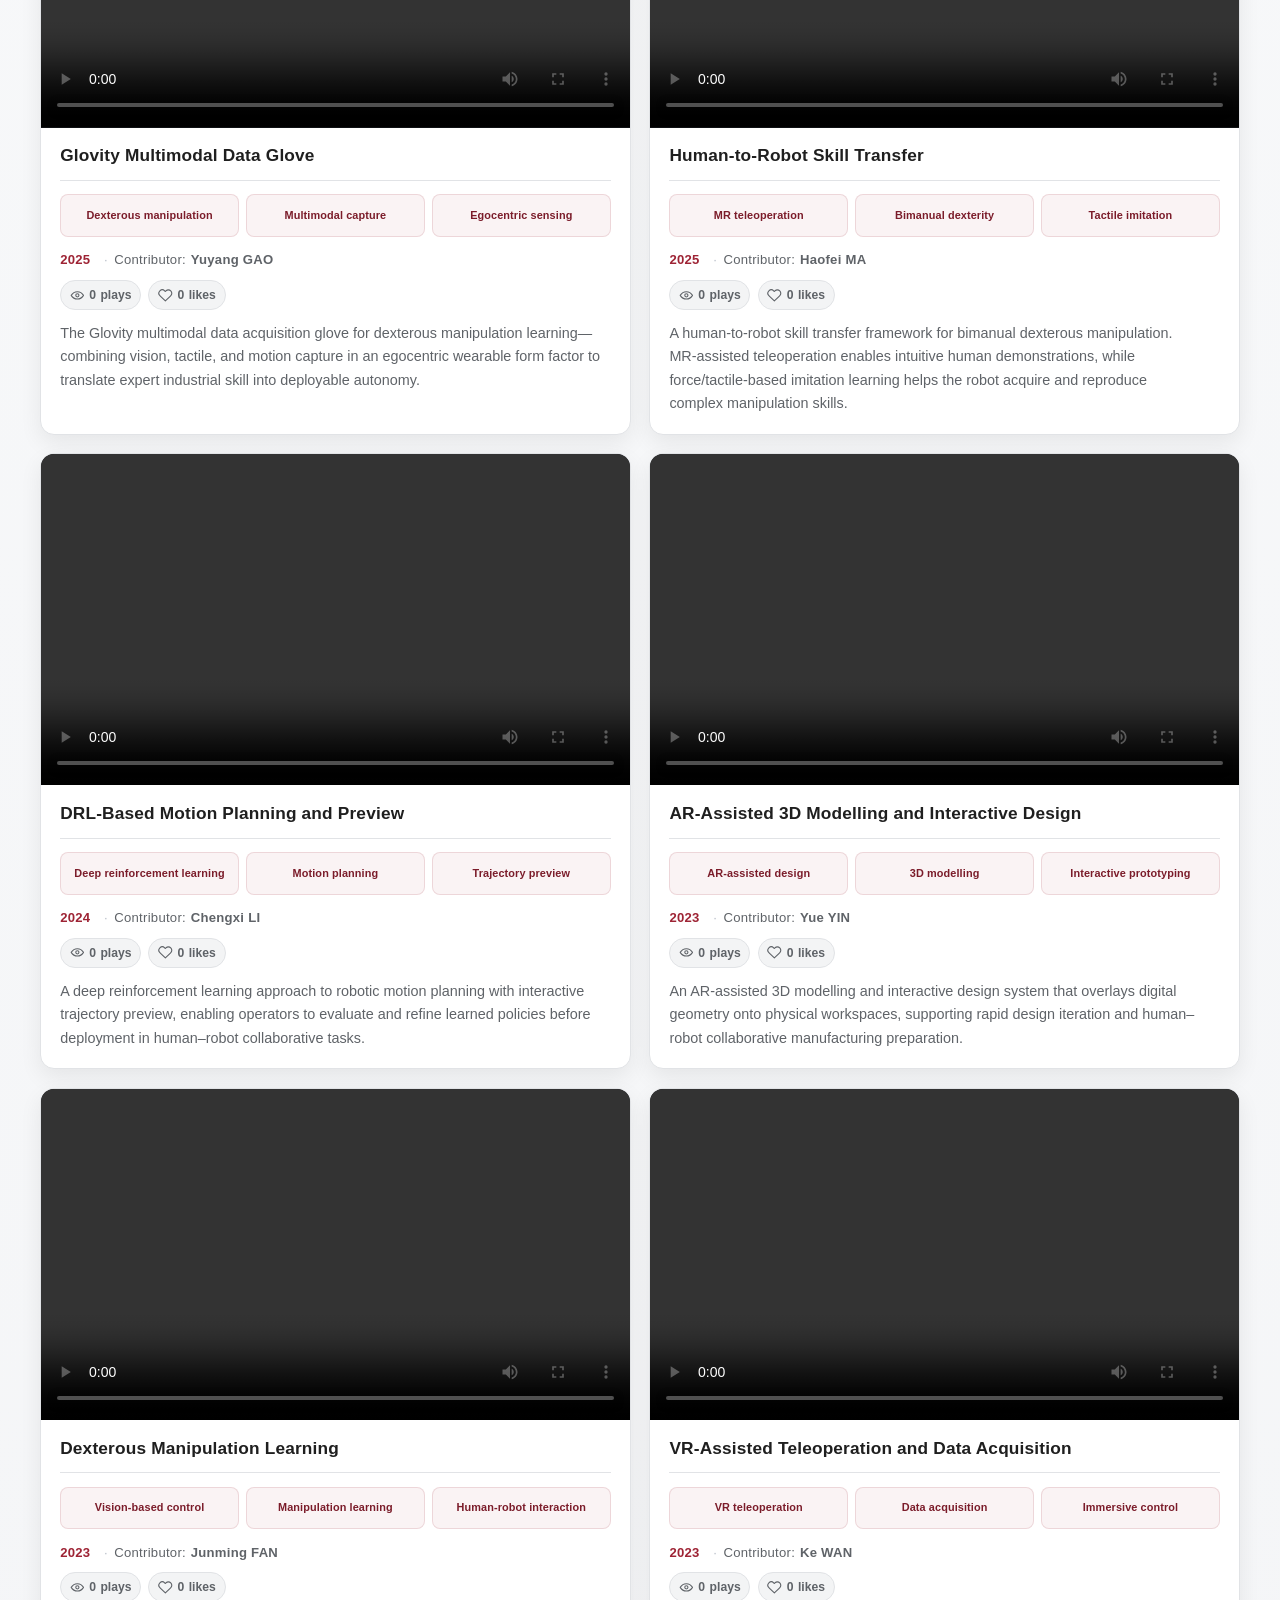
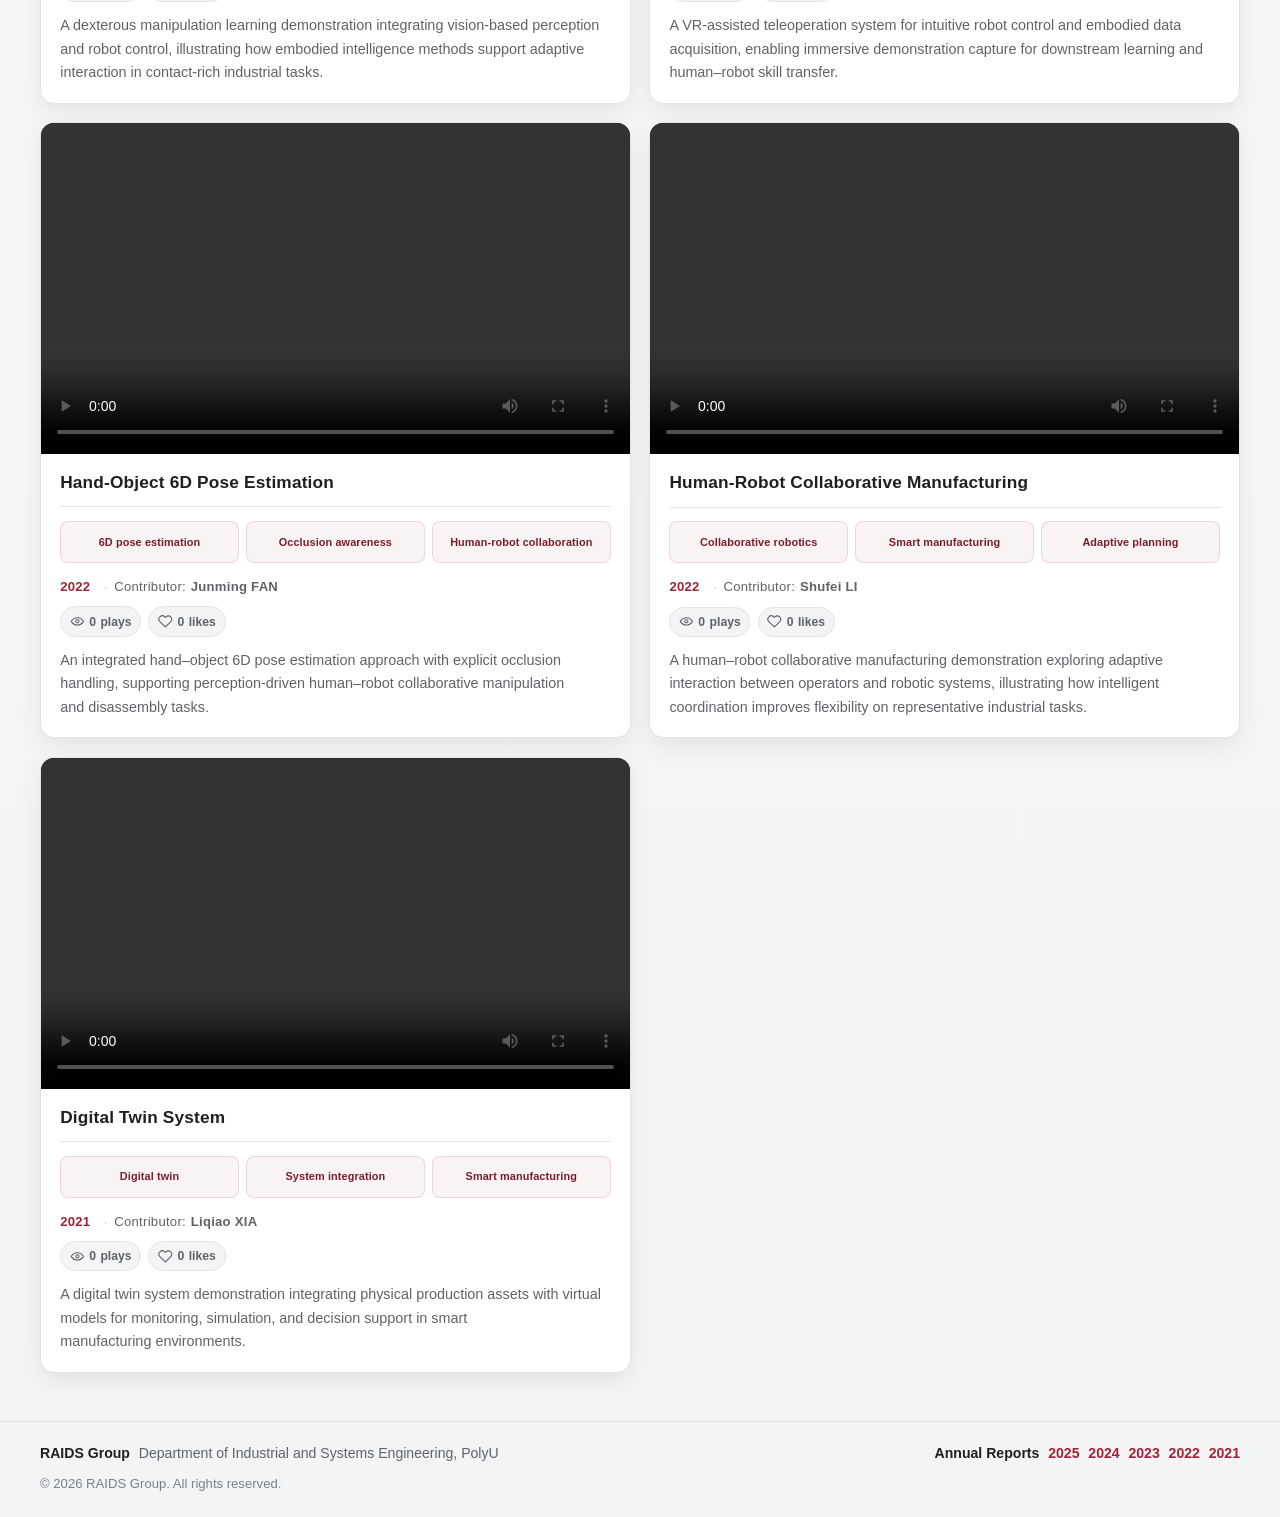
==== commit c7f2476e: "Review and align site content" ====
--- a/demos.html
+++ b/demos.html
@@ -170,7 +170,7 @@
               </ul>
               <p class="demo-card-meta"><time datetime="2026">2026</time><span class="demo-card-meta-sep" aria-hidden="true">·</span><span class="demo-card-meta-label">Contributor:</span>Ziqing ZHU</p>
               <p class="demo-card-desc">
-                A competition demonstration for the Hangzhou Humanoid Robot Scene Application Contest,
+                A competition demonstration for the Hangzhou International Embodied Robot Scenario Application Competition,
                 showcasing ORCA-based simulation for humanoid task execution in realistic industrial
                 scenarios and validating embodied policies before real-world&nbsp;deployment.
               </p>
@@ -250,7 +250,7 @@
               <header class="demo-card-head">
                 <h3>End-of-Life Battery Recycling</h3>
               </header>
-              <ul class="demo-features" aria-label="End-of-Life Battery recycling key features">
+              <ul class="demo-features" aria-label="End-of-Life Battery Recycling key features">
                 <li>Human-robot collaboration</li>
                 <li>Battery disassembly</li>
                 <li>Multi-agent planning</li>
@@ -560,7 +560,7 @@
       <div class="footer-row">
         <p class="footer-brand">
           <strong>RAIDS Group</strong>
-          <span>Department of Industrial and System Engineering, PolyU</span>
+          <span>Department of Industrial and Systems Engineering, PolyU</span>
         </p>
         <p class="footer-annals">
           <span class="footer-label">Annual Reports</span>
